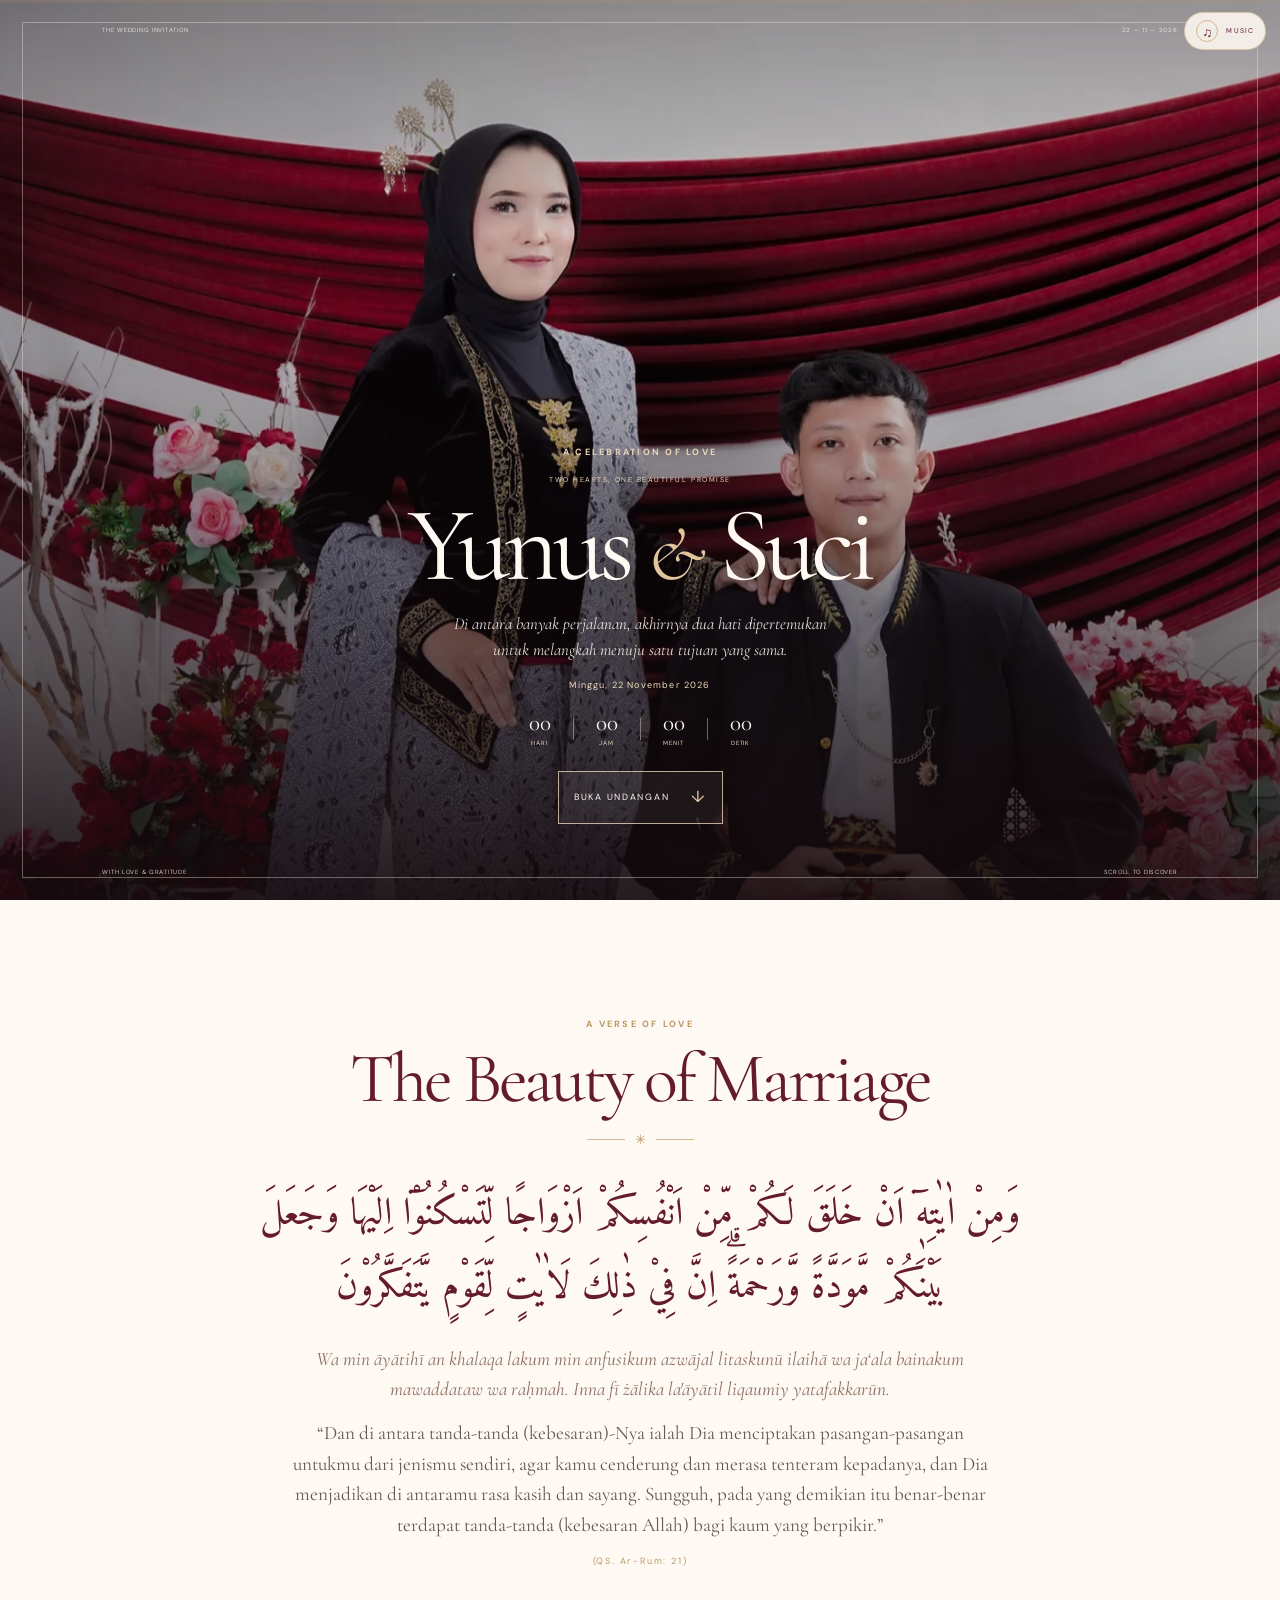
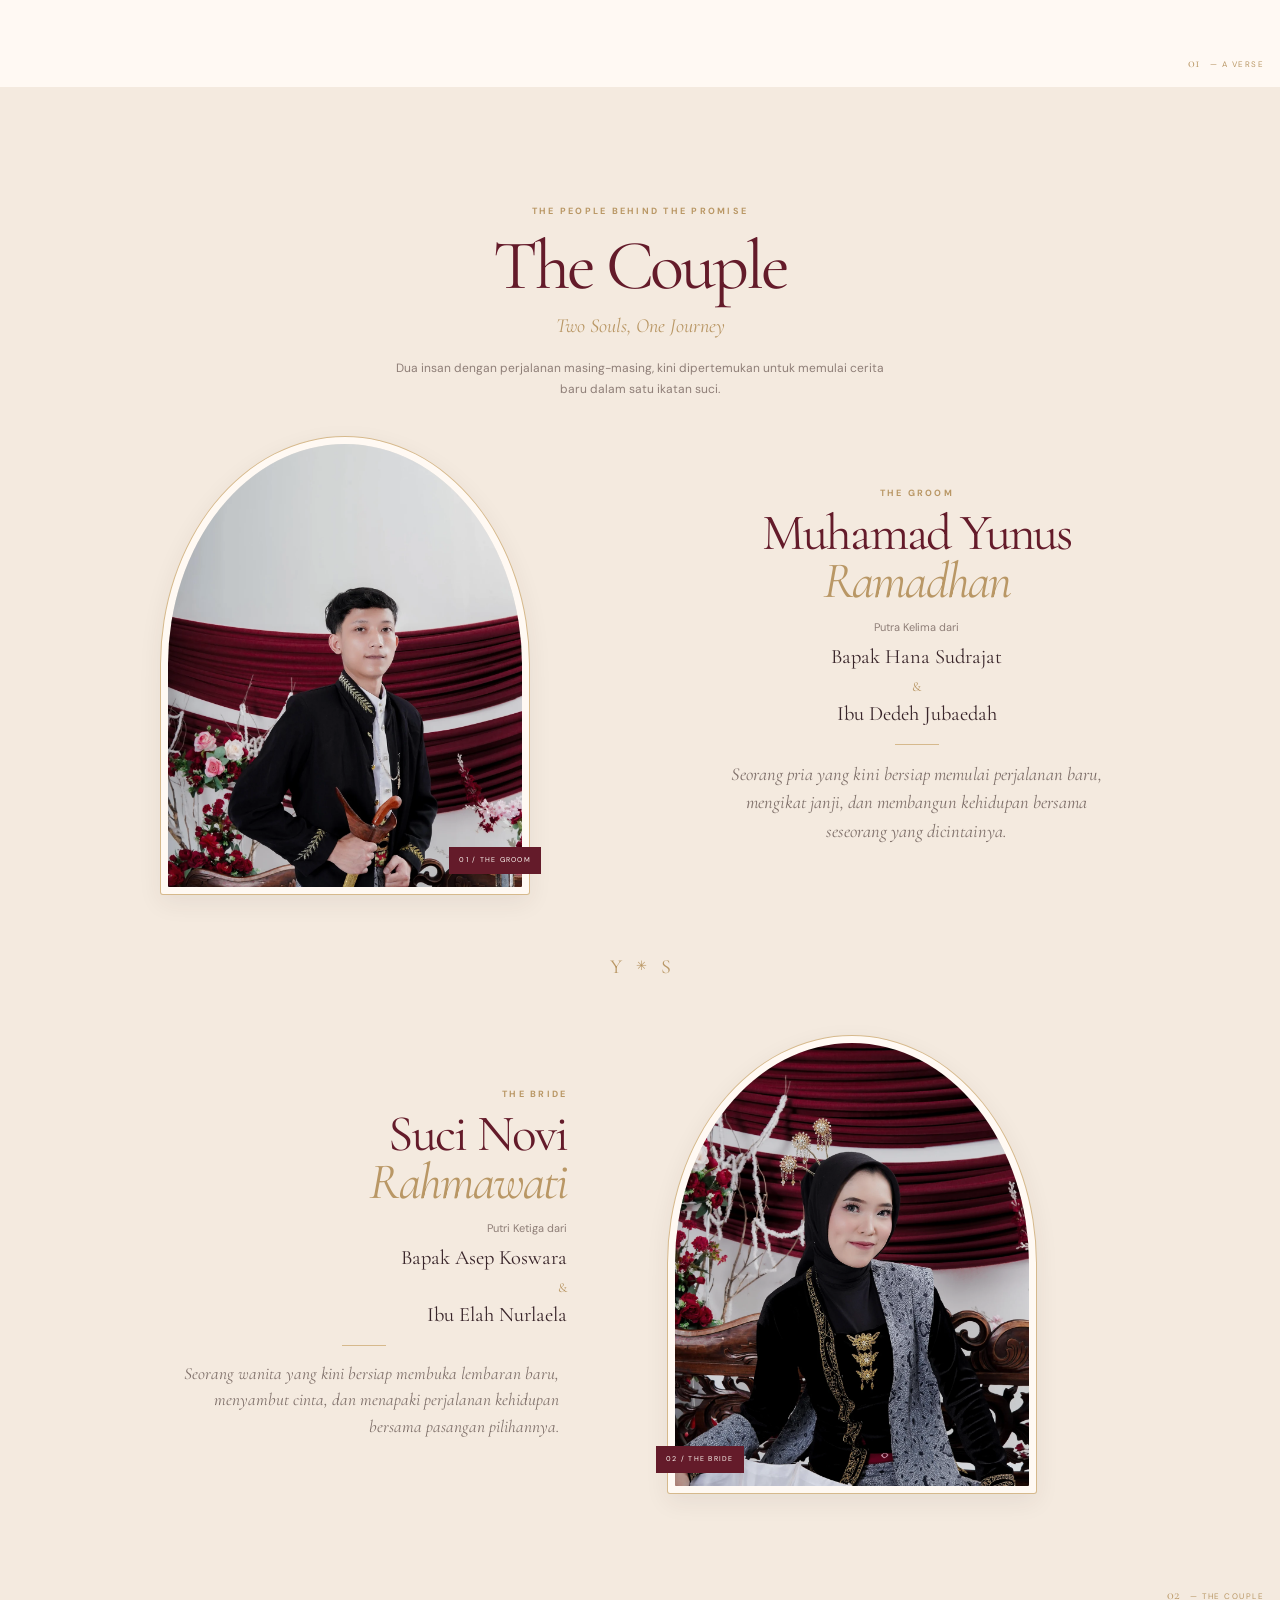
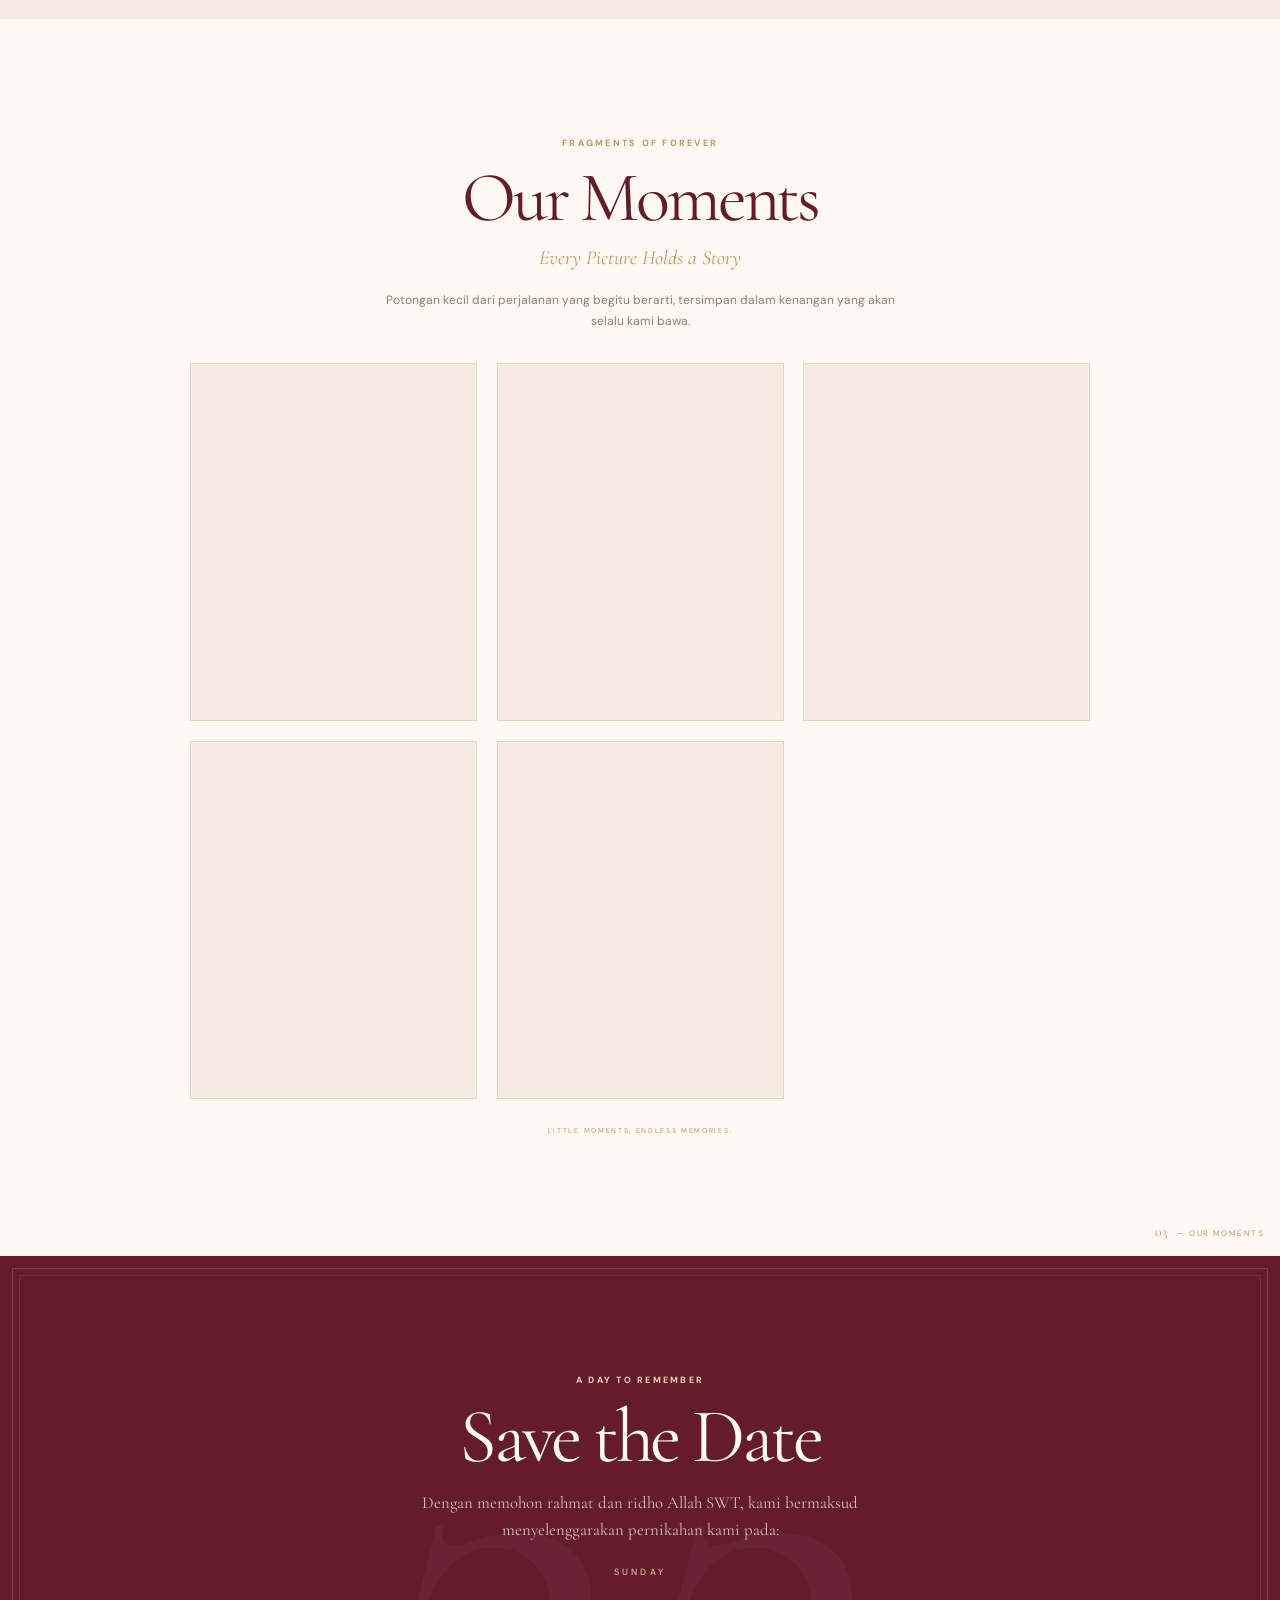
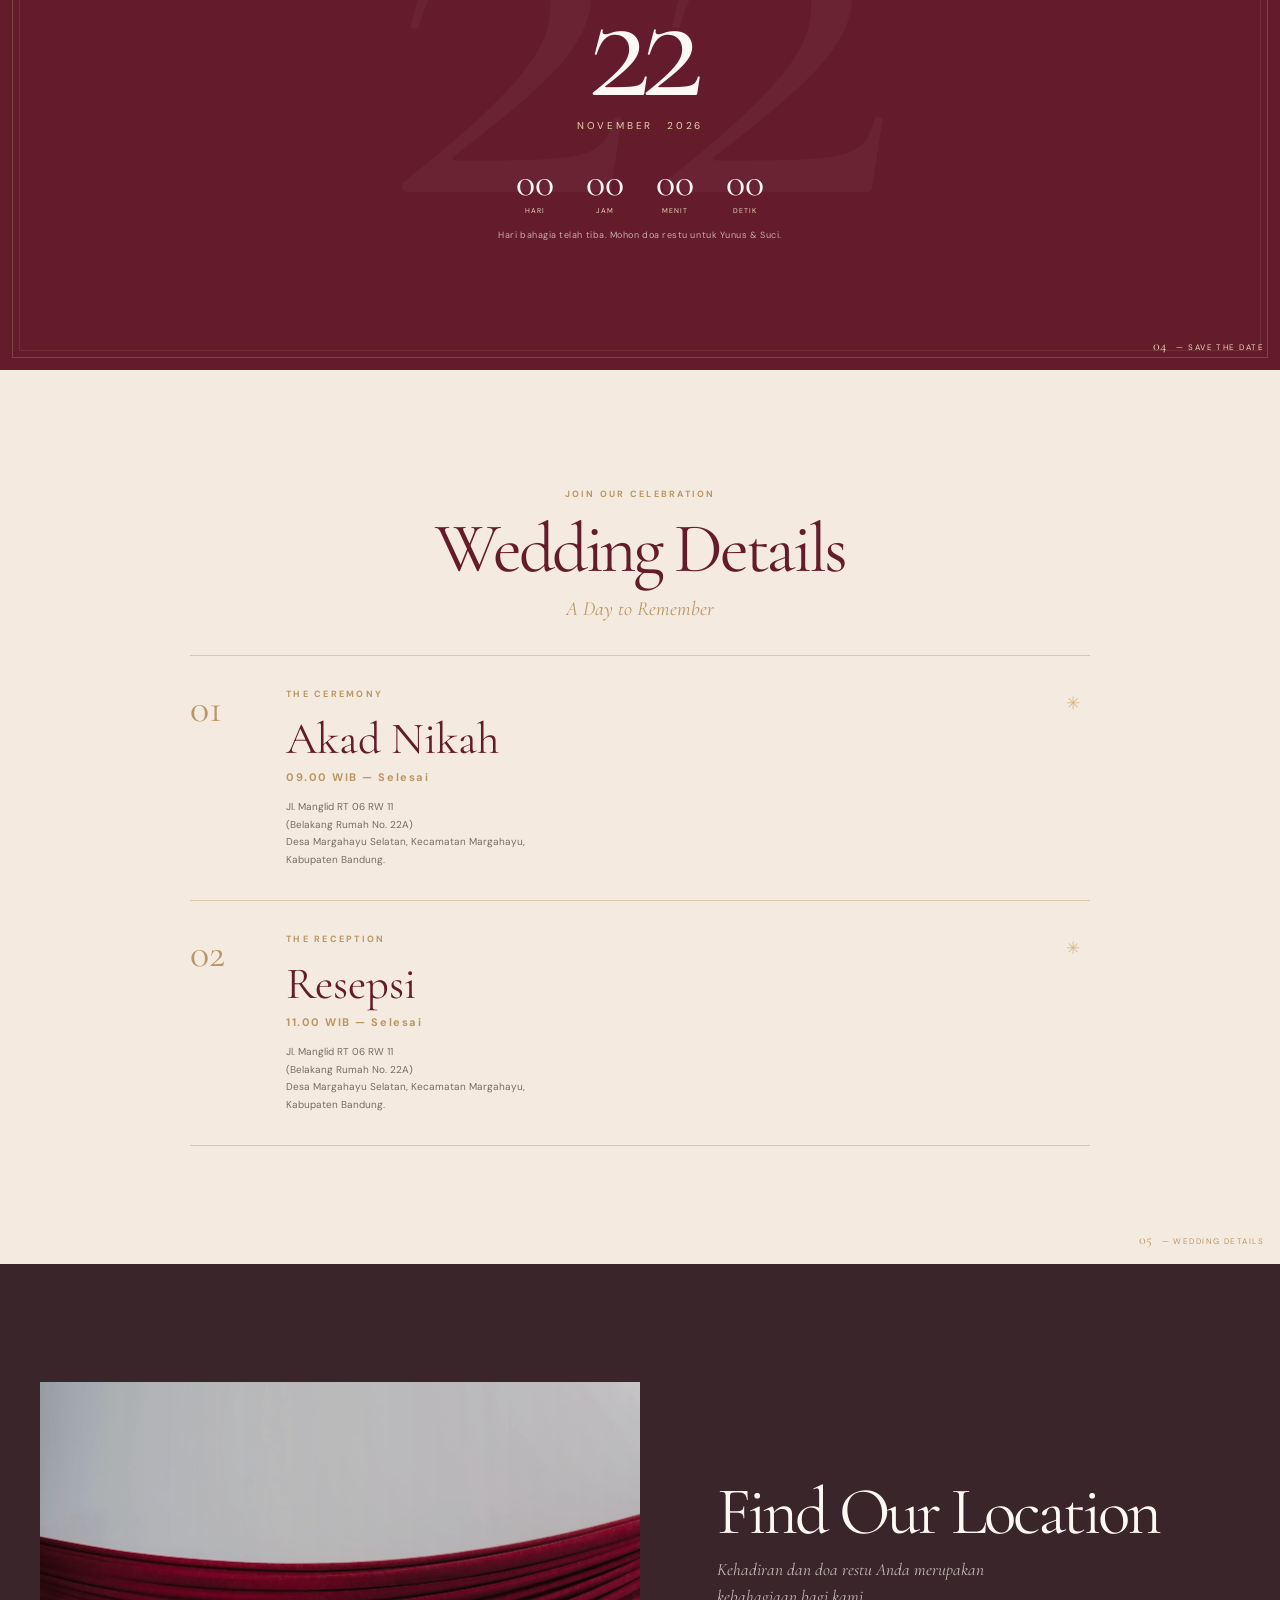
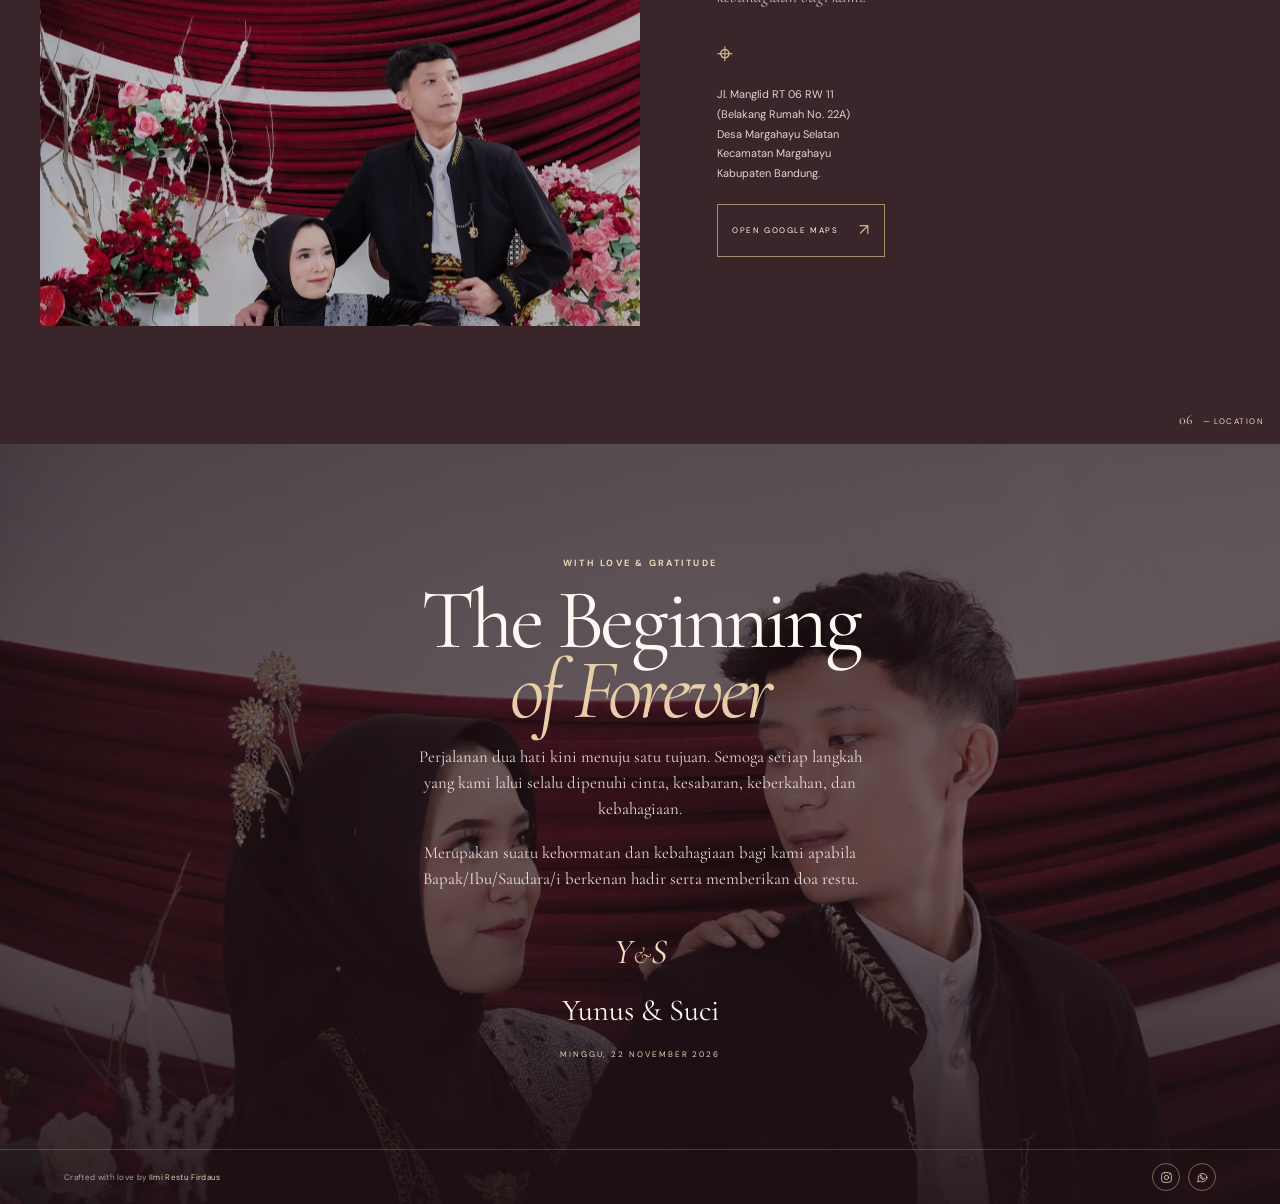
==== index.html @ 95b8aa07 "Initial commit - Website Undangan Yunus & Suci" ====
<!doctype html>
<html lang="id">
<head>
  <meta charset="utf-8">
  <meta name="viewport" content="width=device-width, initial-scale=1, viewport-fit=cover">
  <meta name="theme-color" content="#fff9f3">
  <meta name="description" content="Dengan penuh rasa syukur, Muhamad Yunus Ramadhan & Suci Novi Rahmawati mengundang Anda untuk hadir pada hari pernikahan, Minggu 22 November 2026.">
  <meta property="og:type" content="website">
  <meta property="og:title" content="Yunus & Suci — The Beginning of Forever">
  <meta property="og:description" content="Two Hearts, One Beautiful Promise. Minggu, 22 November 2026.">
  <meta property="og:image" content="assets/images/cover-3.webp">
  <meta name="author" content="Ilmi Restu Firdaus">
  <title>Yunus & Suci — The Beginning of Forever</title>
  <link rel="icon" href="assets/icons/favicon.svg" type="image/svg+xml">
  <link rel="preconnect" href="https://fonts.googleapis.com">
  <link rel="preconnect" href="https://fonts.gstatic.com" crossorigin>
  <link href="https://fonts.googleapis.com/css2?family=Amiri:wght@400;700&family=Cormorant+Garamond:wght@400;500;600;700&family=DM+Sans:wght@300;400;500;600;700&display=swap" rel="stylesheet">
  <link rel="stylesheet" href="css/style.css">
</head>
<body>
  <a class="skip-link" href="#opening">Lewati ke isi undangan</a>
  <div class="scroll-progress" aria-hidden="true"><span id="scrollProgress"></span></div>

  <button class="music-control" id="musicToggle" type="button" aria-label="Putar musik" title="Putar musik">
    <span class="music-disc" aria-hidden="true">♫</span><span class="music-label">MUSIC</span>
  </button>
  <audio id="bgMusic" loop preload="none"></audio>

  <main>
    <!-- 01 / COVER -->
    <section class="cover-section" id="home" aria-label="Sampul undangan">
      <img class="cover-image" src="assets/images/cover-3.webp" alt="Yunus dan Suci berfoto bersama dalam busana adat dengan latar kain merah marun dan bunga" fetchpriority="high">
      <div class="cover-overlay"></div>
      <div class="cover-frame" aria-hidden="true"></div>
      <div class="cover-topline"><span>THE WEDDING INVITATION</span><span>22 — 11 — 2026</span></div>
      <div class="cover-content">
        <p class="eyebrow light reveal">A CELEBRATION OF LOVE</p>
        <div class="cover-monogram reveal" aria-label="Monogram Yunus dan Suci">Y<span>&</span>S</div>
        <p class="cover-kicker reveal">TWO HEARTS, ONE BEAUTIFUL PROMISE</p>
        <h1 class="cover-names reveal">Yunus <i>&</i> Suci</h1>
        <p class="cover-quote reveal">Di antara banyak perjalanan, akhirnya dua hati dipertemukan<br class="desktop-only"> untuk melangkah menuju satu tujuan yang sama.</p>
        <p class="cover-date reveal" id="coverDate">Minggu, 22 November 2026</p>
        <div class="cover-countdown reveal" aria-label="Hitung mundur menuju pernikahan">
          <div><strong id="days">--</strong><span>HARI</span></div><i></i>
          <div><strong id="hours">--</strong><span>JAM</span></div><i></i>
          <div><strong id="minutes">--</strong><span>MENIT</span></div><i></i>
          <div><strong id="seconds">--</strong><span>DETIK</span></div>
        </div>
        <button class="open-invitation reveal" id="openInvitation" type="button"><span>BUKA UNDANGAN</span><b aria-hidden="true">↓</b></button>
      </div>
      <div class="cover-bottomline"><span>WITH LOVE & GRATITUDE</span><span>SCROLL TO DISCOVER</span></div>
    </section>

    <!-- 02 / VERSE -->
    <section class="verse-section section-pad" id="opening">
      <div class="section-inner verse-inner">
        <p class="eyebrow reveal">A VERSE OF LOVE</p>
        <h2 class="section-title reveal">The Beauty of Marriage</h2>
        <div class="gold-rule reveal"><span></span>✳<span></span></div>
        <p class="arabic-verse reveal" lang="ar" dir="rtl">وَمِنْ اٰيٰتِهٖٓ اَنْ خَلَقَ لَكُمْ مِّنْ اَنْفُسِكُمْ اَزْوَاجًا لِّتَسْكُنُوْٓا اِلَيْهَا وَجَعَلَ بَيْنَكُمْ مَّوَدَّةً وَّرَحْمَةًۗ اِنَّ فِيْ ذٰلِكَ لَاٰيٰتٍ لِّقَوْمٍ يَّتَفَكَّرُوْنَ</p>
        <p class="transliteration reveal">Wa min āyātihī an khalaqa lakum min anfusikum azwājal litaskunū ilaihā wa ja‘ala bainakum mawaddataw wa raḥmah. Inna fī żālika la'āyātil liqaumiy yatafakkarūn.</p>
        <blockquote class="verse-translation reveal">“Dan di antara tanda-tanda (kebesaran)-Nya ialah Dia menciptakan pasangan-pasangan untukmu dari jenismu sendiri, agar kamu cenderung dan merasa tenteram kepadanya, dan Dia menjadikan di antaramu rasa kasih dan sayang. Sungguh, pada yang demikian itu benar-benar terdapat tanda-tanda (kebesaran Allah) bagi kaum yang berpikir.”</blockquote>
        <p class="verse-source reveal">(QS. Ar-Rum: 21)</p>
      </div>
      <span class="section-index">01 <i>— A VERSE</i></span>
    </section>

    <!-- 03 / THE COUPLE -->
    <section class="couple-section section-pad" id="couple">
      <div class="section-inner">
        <header class="section-heading reveal">
          <p class="eyebrow">THE PEOPLE BEHIND THE PROMISE</p>
          <h2 class="section-title">The Couple</h2>
          <p class="section-subtitle">Two Souls, One Journey</p>
          <p class="section-intro">Dua insan dengan perjalanan masing-masing, kini dipertemukan untuk memulai cerita baru dalam satu ikatan suci.</p>
        </header>
        <article class="person person-groom">
          <div class="person-photo reveal image-reveal">
            <img src="assets/images/groom.webp" alt="Potret Muhamad Yunus Ramadhan" loading="lazy">
            <span class="photo-caption">01 / THE GROOM</span>
          </div>
          <div class="person-copy reveal">
            <p class="eyebrow">THE GROOM</p>
            <h3>Muhamad Yunus <em>Ramadhan</em></h3>
            <p class="family-role">Putra Kelima dari</p>
            <p class="parent-names">Bapak Hana Sudrajat<br><span>&</span><br>Ibu Dedeh Jubaedah</p>
            <div class="short-rule"></div>
            <p class="person-description">Seorang pria yang kini bersiap memulai perjalanan baru, mengikat janji, dan membangun kehidupan bersama seseorang yang dicintainya.</p>
          </div>
        </article>
        <div class="couple-divider reveal"><span>Y</span><i>✳</i><span>S</span></div>
        <article class="person person-bride">
          <div class="person-photo reveal image-reveal">
            <img src="assets/images/bride.webp" alt="Potret Suci Novi Rahmawati" loading="lazy">
            <span class="photo-caption">02 / THE BRIDE</span>
          </div>
          <div class="person-copy reveal">
            <p class="eyebrow">THE BRIDE</p>
            <h3>Suci Novi <em>Rahmawati</em></h3>
            <p class="family-role">Putri Ketiga dari</p>
            <p class="parent-names">Bapak Asep Koswara<br><span>&</span><br>Ibu Elah Nurlaela</p>
            <div class="short-rule"></div>
            <p class="person-description">Seorang wanita yang kini bersiap membuka lembaran baru, menyambut cinta, dan menapaki perjalanan kehidupan bersama pasangan pilihannya.</p>
          </div>
        </article>
      </div>
      <span class="section-index">02 <i>— THE COUPLE</i></span>
    </section>

    <!-- 04 / GALLERY -->
    <section class="gallery-section section-pad" id="gallery">
      <div class="section-inner">
        <header class="section-heading reveal">
          <p class="eyebrow">FRAGMENTS OF FOREVER</p>
          <h2 class="section-title">Our Moments</h2>
          <p class="section-subtitle">Every Picture Holds a Story</p>
          <p class="section-intro">Potongan kecil dari perjalanan yang begitu berarti, tersimpan dalam kenangan yang akan selalu kami bawa.</p>
        </header>
        <div class="gallery-grid" id="photoGallery" aria-label="Galeri foto Yunus dan Suci">
          <!-- Gallery items are generated from js/config.js -->
        </div>
        <p class="gallery-note reveal">LITTLE MOMENTS, ENDLESS MEMORIES.</p>
      </div>
      <span class="section-index">03 <i>— OUR MOMENTS</i></span>
    </section>

    <!-- 05 / SAVE THE DATE -->
    <section class="date-section section-pad" id="date">
      <div class="date-background-mark" aria-hidden="true">22</div>
      <div class="section-inner date-inner">
        <p class="eyebrow light reveal">A DAY TO REMEMBER</p>
        <h2 class="section-title light reveal">Save the Date</h2>
        <p class="date-intro reveal">Dengan memohon rahmat dan ridho Allah SWT, kami bermaksud menyelenggarakan pernikahan kami pada:</p>
        <div class="date-display reveal">
          <span class="date-day">SUNDAY</span>
          <strong>22</strong>
          <span class="date-month">NOVEMBER <i>2026</i></span>
        </div>
        <div class="date-countdown reveal" aria-label="Hitung mundur pernikahan">
          <div><strong id="daysLarge">--</strong><span>HARI</span></div>
          <div><strong id="hoursLarge">--</strong><span>JAM</span></div>
          <div><strong id="minutesLarge">--</strong><span>MENIT</span></div>
          <div><strong id="secondsLarge">--</strong><span>DETIK</span></div>
        </div>
        <p class="countdown-note reveal" id="countdownMessage">Menghitung hari menuju hari bahagia.</p>
      </div>
      <span class="section-index light-index">04 <i>— SAVE THE DATE</i></span>
    </section>

    <!-- 06 / EVENT -->
    <section class="event-section section-pad" id="event">
      <div class="section-inner">
        <header class="section-heading reveal">
          <p class="eyebrow">JOIN OUR CELEBRATION</p>
          <h2 class="section-title">Wedding Details</h2>
          <p class="section-subtitle">A Day to Remember</p>
        </header>
        <div class="event-list">
          <article class="event-item reveal">
            <div class="event-number">01</div>
            <div class="event-copy">
              <p class="eyebrow">THE CEREMONY</p>
              <h3>Akad Nikah</h3>
              <p class="event-time" id="akadTime">Waktu akan diinformasikan</p>
              <p class="event-address">Jl. Manglid RT 06 RW 11<br>(Belakang Rumah No. 22A)<br>Desa Margahayu Selatan, Kecamatan Margahayu,<br>Kabupaten Bandung.</p>
            </div>
            <span class="event-flower" aria-hidden="true">✳</span>
          </article>
          <article class="event-item reveal">
            <div class="event-number">02</div>
            <div class="event-copy">
              <p class="eyebrow">THE RECEPTION</p>
              <h3>Resepsi</h3>
              <p class="event-time" id="receptionTime">Waktu akan diinformasikan</p>
              <p class="event-address">Jl. Manglid RT 06 RW 11<br>(Belakang Rumah No. 22A)<br>Desa Margahayu Selatan, Kecamatan Margahayu,<br>Kabupaten Bandung.</p>
            </div>
            <span class="event-flower" aria-hidden="true">✳</span>
          </article>
        </div>
      </div>
      <span class="section-index">05 <i>— WEDDING DETAILS</i></span>
    </section>

    <!-- 07 / LOCATION -->
    <section class="location-section section-pad" id="location">
      <div class="location-photo" role="img" aria-label="Potret Yunus dan Suci"></div>
      <div class="location-panel">
        <p class="eyebrow light reveal">WE WOULD LOVE TO SEE YOU</p>
        <h2 class="section-title light reveal">Find Our Location</h2>
        <p class="location-intro reveal">Kehadiran dan doa restu Anda merupakan kebahagiaan bagi kami.</p>
        <div class="location-pin reveal" aria-hidden="true">⌖</div>
        <p class="location-address reveal">Jl. Manglid RT 06 RW 11<br>(Belakang Rumah No. 22A)<br>Desa Margahayu Selatan<br>Kecamatan Margahayu<br>Kabupaten Bandung.</p>
        <a class="maps-button reveal" id="mapsLink" href="https://maps.app.goo.gl/Swv4zaF4Gb1mTFQDA" target="_blank" rel="noopener noreferrer">OPEN GOOGLE MAPS <span>↗</span></a>
      </div>
      <span class="section-index light-index">06 <i>— LOCATION</i></span>
    </section>

    <!-- 08 / CLOSING -->
    <section class="closing-section" id="closing">
      <img src="assets/images/closing.webp" alt="Potret Yunus dan Suci bersama" class="closing-image" loading="lazy">
      <div class="closing-overlay"></div>
      <div class="closing-content">
        <p class="eyebrow light reveal">WITH LOVE & GRATITUDE</p>
        <h2 class="section-title light reveal">The Beginning<br><em>of Forever</em></h2>
        <p class="closing-text reveal">Perjalanan dua hati kini menuju satu tujuan. Semoga setiap langkah yang kami lalui selalu dipenuhi cinta, kesabaran, keberkahan, dan kebahagiaan.</p>
        <p class="closing-text reveal">Merupakan suatu kehormatan dan kebahagiaan bagi kami apabila Bapak/Ibu/Saudara/i berkenan hadir serta memberikan doa restu.</p>
        <div class="closing-monogram reveal">Y<span>&</span>S</div>
        <p class="closing-names reveal">Yunus & Suci</p>
        <p class="closing-date reveal">MINGGU, 22 NOVEMBER 2026</p>
      </div>
      <footer class="site-footer">
        <p>Crafted with love by <a href="https://www.instagram.com/ilmi_rf/" target="_blank" rel="noopener noreferrer">Ilmi Restu Firdaus</a></p>
        <div class="footer-socials">
          <a href="https://www.instagram.com/ilmi_rf/" target="_blank" rel="noopener noreferrer" aria-label="Instagram Ilmi Restu Firdaus">
            <svg viewBox="0 0 24 24" aria-hidden="true"><rect x="3" y="3" width="18" height="18" rx="5"></rect><circle cx="12" cy="12" r="4"></circle><circle cx="18" cy="6" r="1" class="fill-dot"></circle></svg>
          </a>
          <a href="https://wa.me/6285721933469" target="_blank" rel="noopener noreferrer" aria-label="WhatsApp Ilmi Restu Firdaus">
            <svg viewBox="0 0 24 24" aria-hidden="true"><path d="M20.2 11.8a8.2 8.2 0 0 1-12.1 7.1L3 20l1.2-4.9a8.2 8.2 0 1 1 16-3.3Z"></path><path d="M8.5 8.1c.2-.4.4-.4.7-.4h.4c.2 0 .3.1.4.4l.7 1.6c.1.2.1.4-.1.6l-.5.6c-.2.2-.2.4 0 .6.5.9 1.2 1.6 2.1 2.1.2.1.4.1.6-.1l.7-.8c.2-.2.4-.2.6-.1l1.5.7c.3.1.4.3.4.5 0 .3-.2 1.1-.7 1.5-.5.5-1.2.7-2 .6-1-.1-2.2-.7-3.5-1.8-1.1-.9-2-2.2-2.2-3.2-.2-.9.1-1.7.6-2.2Z"></path></svg>
          </a>
        </div>
        <span class="footer-end">Y & S · 2026</span>
      </footer>
    </section>
  </main>

  <nav class="quick-nav" id="quickNav" aria-label="Navigasi undangan">
    <a href="#home" class="nav-link active" aria-label="Home"><span>⌂</span><small>Home</small></a>
    <a href="#couple" class="nav-link" aria-label="Couple"><span>♡</span><small>Couple</small></a>
    <a href="#gallery" class="nav-link" aria-label="Gallery"><span>▧</span><small>Gallery</small></a>
    <a href="#event" class="nav-link" aria-label="Event"><span>✳</span><small>Event</small></a>
    <a href="#location" class="nav-link" aria-label="Location"><span>⌖</span><small>Location</small></a>
    <button id="shareInvitation" class="nav-link share-link" type="button" aria-label="Bagikan undangan"><span>↗</span><small>Share</small></button>
  </nav>
  <button id="backToTop" class="back-top" type="button" aria-label="Kembali ke atas">↑</button>
  <div class="toast-message" id="toastMessage" role="status" aria-live="polite"></div>

  <div class="lightbox" id="lightbox" role="dialog" aria-modal="true" aria-label="Galeri foto" aria-hidden="true">
    <button class="lightbox-close" id="closeLightbox" type="button" aria-label="Tutup foto">×</button>
    <button class="lightbox-arrow previous" id="previousPhoto" type="button" aria-label="Foto sebelumnya">‹</button>
    <figure><img id="lightboxImage" src="" alt=""><figcaption id="lightboxCaption"></figcaption></figure>
    <button class="lightbox-arrow next" id="nextPhoto" type="button" aria-label="Foto berikutnya">›</button>
    <span class="lightbox-count" id="lightboxCount"></span>
  </div>

  <script src="js/config.js"></script>
  <script src="js/main.js"></script>
</body>
</html>
---- css/style.css ----
/* Yunus & Suci — Modern Romantic Editorial */
:root{
  --ivory:#fff9f3;--cream:#f4eadf;--beige:#ede2d6;--gold:#d6b98c;--gold-deep:#b99765;
  --burgundy:#641b2a;--brown:#39252a;--ink:#34272a;--muted:#8e7e77;--white:#fffdf9;
  --serif:"Cormorant Garamond",Georgia,serif;--sans:"DM Sans",Arial,sans-serif;
  --ease:cubic-bezier(.22,.68,0,1);--content:1120px;
}
*{box-sizing:border-box}
html{scroll-behavior:smooth;scroll-padding-top:5rem}
body{margin:0;background:var(--ivory);color:var(--ink);font-family:var(--sans);font-size:14px;font-weight:400;line-height:1.8;overflow-x:hidden}
body.no-scroll{overflow:hidden}
img{display:block;max-width:100%}
a{color:inherit;text-decoration:none}
button{font:inherit}
::selection{background:var(--burgundy);color:var(--ivory)}
.skip-link{position:fixed;z-index:1000;top:8px;left:8px;padding:9px 14px;background:var(--white);transform:translateY(-150%)}
.skip-link:focus{transform:translateY(0)}
.scroll-progress{position:fixed;z-index:1000;top:0;left:0;width:100%;height:3px;background:rgba(185,151,101,.15)}
.scroll-progress span{display:block;width:0;height:100%;background:var(--gold-deep);transition:width .08s linear}
.eyebrow{margin:0 0 15px;color:var(--gold-deep);font-size:9px;font-weight:700;letter-spacing:.25em;line-height:1.5}
.eyebrow.light{color:#ead7bb}
.section-pad{position:relative;padding:125px 28px}
.section-inner{position:relative;z-index:1;width:min(100%,var(--content));margin:0 auto}
.section-heading{text-align:center;max-width:650px;margin:0 auto 70px}
.section-title{margin:0;color:var(--burgundy);font-family:var(--serif);font-size:clamp(3.4rem,7vw,6.4rem);font-weight:400;line-height:.92;letter-spacing:-.045em}
.section-title.light{color:var(--ivory)}
.section-subtitle{margin:17px 0 0;color:var(--gold-deep);font-family:var(--serif);font-size:1.55rem;font-style:italic}
.section-intro{max-width:510px;margin:23px auto 0;color:var(--muted);font-size:13px;line-height:2}
.gold-rule{display:flex;align-items:center;justify-content:center;gap:15px;margin:28px 0;color:var(--gold-deep);font-size:13px}
.gold-rule span{width:56px;height:1px;background:var(--gold)}
.short-rule{width:44px;height:1px;margin:25px 0;background:var(--gold)}
.section-index{position:absolute;right:30px;bottom:30px;color:var(--gold-deep);font-family:var(--serif);font-size:18px}
.section-index i{margin-left:7px;font-family:var(--sans);font-size:8px;font-style:normal;letter-spacing:.18em}
.light-index{color:#ead7bb}

/* Cover */
.cover-section{position:relative;display:grid;min-height:780px;height:100svh;max-height:1100px;place-items:center;overflow:hidden;background:#3b2729;color:var(--ivory)}
.cover-image,.cover-overlay,.cover-frame{position:absolute;inset:0;width:100%;height:100%}
.cover-image{object-fit:cover;object-position:center 42%;animation:coverDrift 18s ease-in-out infinite alternate}
.cover-overlay{background:linear-gradient(180deg,rgba(29,17,20,.43),rgba(34,18,21,.25) 35%,rgba(27,15,18,.66)),linear-gradient(90deg,rgba(45,20,25,.25),transparent 60%)}
.cover-frame{inset:22px;width:calc(100% - 44px);height:calc(100% - 44px);border:1px solid rgba(244,234,223,.38);pointer-events:none}
.cover-topline,.cover-bottomline{position:absolute;left:6.5%;right:6.5%;display:flex;justify-content:space-between;color:rgba(255,249,243,.78);font-size:8px;letter-spacing:.2em}
.cover-topline{top:48px}.cover-bottomline{bottom:42px}
.cover-content{position:relative;z-index:2;width:min(90%,690px);padding:90px 0 70px;text-align:center}
.cover-content>.eyebrow{margin-bottom:23px}
.cover-monogram{display:flex;justify-content:center;align-items:center;gap:9px;margin:0 auto 14px;color:#f2dfc2;font-family:var(--serif);font-size:clamp(2rem,5vw,3.2rem);font-style:italic}
.cover-monogram span,.closing-monogram span{color:var(--gold);font-size:.68em}
.cover-kicker{margin:0 0 12px;color:#ead7bb;font-size:8px;letter-spacing:.32em}
.cover-names{margin:0;color:#fff9f3;font-family:var(--serif);font-size:clamp(4.5rem,11vw,8.5rem);font-weight:400;line-height:.9;letter-spacing:-.055em}
.cover-names i{color:#e0c49b;font-size:.72em;font-weight:400}
.cover-quote{margin:26px 0 18px;color:rgba(255,249,243,.88);font-family:var(--serif);font-size:clamp(1.05rem,2.2vw,1.35rem);font-style:italic;line-height:1.55}
.cover-date{margin:0 0 23px;color:#f1ddbf;font-size:10px;letter-spacing:.2em}
.cover-countdown{display:flex;justify-content:center;align-items:center;gap:22px;margin:0 auto 31px}
.cover-countdown div,.date-countdown div{display:grid;gap:0;min-width:42px}
.cover-countdown strong{font-family:var(--serif);font-size:27px;font-weight:400;line-height:1.2}
.cover-countdown span,.date-countdown span{color:#ead7bb;font-size:7px;letter-spacing:.16em}
.cover-countdown>i{width:1px;height:28px;background:rgba(234,215,187,.45)}
.open-invitation{display:inline-flex;align-items:center;gap:32px;padding:13px 19px;border:1px solid rgba(234,215,187,.78);background:rgba(255,249,243,.06);color:var(--ivory);font-size:9px;letter-spacing:.19em;cursor:pointer;transition:background .3s,border-color .3s,transform .3s}
.open-invitation b{color:#e9cda4;font-size:16px;font-weight:400}
.open-invitation:hover{transform:translateY(-3px);border-color:var(--gold);background:rgba(255,249,243,.16)}
@keyframes coverDrift{from{transform:scale(1)}to{transform:scale(1.07)}}

/* Verse */
.verse-section{display:grid;min-height:690px;place-items:center;background:var(--ivory);text-align:center}
.verse-inner{max-width:820px;padding:25px 0}
.verse-section .section-title{font-size:clamp(3rem,6vw,5rem)}
.arabic-verse{margin:42px auto 30px;color:var(--burgundy);font-family:"Amiri",serif;font-size:clamp(1.8rem,4.1vw,2.7rem);line-height:2.05}
.transliteration{max-width:720px;margin:0 auto 25px;color:#8c6f63;font-family:var(--serif);font-size:1.3rem;font-style:italic;line-height:1.65}
.verse-translation{max-width:710px;margin:0 auto;color:#665750;font-family:var(--serif);font-size:1.3rem;line-height:1.65}
.verse-source{margin:20px 0 0;color:var(--gold-deep);font-size:9px;letter-spacing:.2em}

/* Couple */
.couple-section{background:var(--cream);overflow:hidden}
.couple-section:before{position:absolute;top:0;left:50%;width:1px;height:100%;background:rgba(185,151,101,.16);content:""}
.person{display:grid;grid-template-columns:minmax(0,1.05fr) minmax(300px,.85fr);align-items:center;gap:clamp(50px,9vw,130px);max-width:1000px;margin:0 auto 120px}
.person:last-child{margin-bottom:35px}
.person-bride{grid-template-columns:minmax(300px,.85fr) minmax(0,1.05fr)}
.person-bride .person-photo{grid-column:2;grid-row:1}
.person-bride .person-copy{grid-column:1;grid-row:1;text-align:right}
.person-bride .short-rule{margin-left:auto}
.person-photo{position:relative;max-width:440px;justify-self:center}
.person-photo:before{position:absolute;z-index:0;top:18px;left:18px;width:100%;height:100%;border:1px solid var(--gold);content:""}
.person-photo img{position:relative;z-index:1;width:100%;aspect-ratio:4/5;object-fit:cover;object-position:center 34%;filter:saturate(.86)}
.photo-caption{position:absolute;z-index:2;right:-22px;bottom:28px;padding:8px 13px;background:var(--burgundy);color:var(--ivory);font-size:8px;letter-spacing:.18em}
.person-bride .photo-caption{right:auto;left:-22px}
.person-copy{max-width:430px}
.person-copy h3{margin:0 0 19px;color:var(--burgundy);font-family:var(--serif);font-size:clamp(2.8rem,5vw,4.7rem);font-weight:400;line-height:.95;letter-spacing:-.035em}
.person-copy h3 em{display:block;color:var(--gold-deep);font-weight:400}
.family-role{margin:0 0 8px;color:var(--muted);font-size:11px}
.parent-names{margin:0;color:var(--brown);font-family:var(--serif);font-size:1.45rem;line-height:1.4}
.parent-names span{color:var(--gold-deep);font-size:.85rem}
.person-description{max-width:360px;color:#7f706a;font-family:var(--serif);font-size:1.2rem;font-style:italic;line-height:1.65}
.person-bride .person-description{margin-left:auto}
.couple-divider{display:flex;justify-content:center;align-items:center;gap:20px;margin:-40px auto 75px;color:var(--gold-deep);font-family:var(--serif);font-size:24px}
.couple-divider i{font-size:13px;font-style:normal}

/* Gallery */
.gallery-section{background:var(--ivory);overflow:hidden}
.gallery-section .section-heading{margin-bottom:60px}
.gallery-grid{display:grid;grid-template-columns:repeat(12,1fr);grid-auto-rows:62px;gap:18px;max-width:1000px;margin:0 auto}
.gallery-photo{position:relative;grid-column:span 4;grid-row:span 5;display:block;width:100%;height:100%;padding:0;border:0;background:var(--beige);overflow:hidden;cursor:zoom-in;text-align:left}
.gallery-photo:nth-child(1){grid-column:span 5;grid-row:span 7}
.gallery-photo:nth-child(2){grid-column:span 3;grid-row:span 5;margin-top:50px}
.gallery-photo:nth-child(3){grid-column:span 4;grid-row:span 6;margin-top:12px}
.gallery-photo:nth-child(4){grid-column:span 3;grid-row:span 5;margin-top:-24px}
.gallery-photo:nth-child(5){grid-column:span 4;grid-row:span 6;margin-top:20px}
.gallery-photo:nth-child(6){grid-column:span 5;grid-row:span 6;margin-top:-12px}
.gallery-photo:nth-child(7){grid-column:span 4;grid-row:span 6;margin-top:25px}
.gallery-photo img{width:100%;height:100%;object-fit:cover;transition:transform .8s var(--ease),filter .6s;filter:saturate(.88)}
.gallery-photo:hover img,.gallery-photo:focus-visible img{transform:scale(1.055);filter:saturate(1)}
.gallery-photo:after{position:absolute;inset:0;border:1px solid rgba(255,255,255,.2);content:"";pointer-events:none}
.gallery-note{margin:50px 0 0;text-align:center;color:var(--gold-deep);font-size:8px;letter-spacing:.24em}

/* Date */
.date-section{position:relative;display:grid;min-height:780px;place-items:center;overflow:hidden;background:var(--burgundy);color:var(--ivory);text-align:center}
.date-section:before,.date-section:after{position:absolute;inset:28px;border:1px solid rgba(214,185,140,.25);content:"";pointer-events:none}
.date-section:after{inset:38px;border-color:rgba(214,185,140,.12)}
.date-inner{max-width:650px;padding:80px 0}
.date-background-mark{position:absolute;top:50%;left:50%;transform:translate(-50%,-53%);color:rgba(255,249,243,.035);font-family:var(--serif);font-size:min(75vw,650px);line-height:1}
.date-section .section-title{font-size:clamp(3.5rem,7vw,6.2rem)}
.date-intro{max-width:470px;margin:25px auto 30px;color:rgba(255,249,243,.75);font-family:var(--serif);font-size:1.2rem;line-height:1.6}
.date-display{display:grid;justify-items:center;margin:15px auto 30px}
.date-day{color:#e8d2b0;font-size:9px;letter-spacing:.34em}
.date-display strong{color:var(--ivory);font-family:var(--serif);font-size:clamp(9rem,20vw,14rem);font-weight:400;line-height:.8;letter-spacing:-.07em}
.date-month{margin-top:16px;color:#e8d2b0;font-size:10px;letter-spacing:.28em}
.date-month i{margin-left:8px;font-style:normal}
.date-countdown{display:flex;justify-content:center;gap:clamp(22px,5vw,58px);margin:38px 0 12px}
.date-countdown strong{color:var(--ivory);font-family:var(--serif);font-size:clamp(2rem,5vw,3.4rem);font-weight:400;line-height:1.15}
.date-countdown span{font-size:8px}
.countdown-note{color:rgba(255,249,243,.65);font-size:10px;letter-spacing:.06em}

/* Event */
.event-section{background:var(--cream)}
.event-section .section-heading{margin-bottom:55px}
.event-list{max-width:900px;margin:0 auto}
.event-item{position:relative;display:grid;grid-template-columns:100px 1fr auto;align-items:start;gap:35px;padding:42px 0;border-top:1px solid rgba(185,151,101,.42)}
.event-item:last-child{border-bottom:1px solid rgba(185,151,101,.42)}
.event-number{color:var(--gold-deep);font-family:var(--serif);font-size:3rem;line-height:1}
.event-copy h3{margin:0 0 7px;color:var(--burgundy);font-family:var(--serif);font-size:3rem;font-weight:400;line-height:1}
.event-time{margin:0 0 18px;color:var(--gold-deep);font-size:10px;letter-spacing:.1em}
.event-address{margin:0;color:#796b65;font-size:12px;line-height:1.9}
.event-flower{padding:10px;color:var(--gold);font-size:27px}

/* Location */
.location-section{position:relative;display:grid;min-height:740px;grid-template-columns:1fr 1fr;background:var(--brown);overflow:hidden}
.location-photo{min-height:740px;background:linear-gradient(90deg,rgba(38,20,25,.1),rgba(38,20,25,.2)),url("../assets/images/cover.webp") center 37%/cover no-repeat}
.location-panel{display:flex;flex-direction:column;justify-content:center;align-items:flex-start;padding:100px clamp(40px,8vw,120px);background:var(--brown);color:var(--ivory)}
.location-panel .section-title{font-size:clamp(3rem,5.5vw,5rem)}
.location-intro{max-width:350px;margin:23px 0;color:rgba(255,249,243,.7);font-family:var(--serif);font-size:1.25rem;font-style:italic;line-height:1.55}
.location-pin{margin:10px 0;color:var(--gold);font-size:35px}
.location-address{margin:0 0 28px;color:rgba(255,249,243,.83);font-size:12px;line-height:2}
.maps-button{display:inline-flex;align-items:center;gap:32px;padding:13px 17px;border:1px solid rgba(214,185,140,.7);color:var(--ivory);font-size:8px;letter-spacing:.2em;transition:background .25s}
.maps-button span{color:var(--gold);font-size:16px}
.maps-button:hover{background:rgba(214,185,140,.12)}

/* Closing */
.closing-section{position:relative;display:flex;min-height:900px;flex-direction:column;justify-content:center;align-items:center;overflow:hidden;background:#332126;color:var(--ivory);text-align:center}
.closing-image,.closing-overlay{position:absolute;inset:0;width:100%;height:100%}
.closing-image{object-fit:cover;object-position:center 37%;filter:saturate(.8)}
.closing-overlay{background:linear-gradient(180deg,rgba(35,18,23,.68),rgba(40,20,25,.57) 55%,rgba(31,17,21,.92))}
.closing-content{position:relative;z-index:1;width:min(90%,600px);padding:100px 0 135px}
.closing-content .section-title{font-size:clamp(4rem,9vw,7rem);line-height:.83}
.closing-content .section-title em{color:#e7cda8;font-weight:400}
.closing-text{max-width:470px;margin:30px auto 0;color:rgba(255,249,243,.86);font-family:var(--serif);font-size:1.2rem;line-height:1.6}
.closing-monogram{margin:45px 0 0;color:#f1dfc4;font-family:var(--serif);font-size:2.6rem;font-style:italic}
.closing-names{margin:0;color:var(--ivory);font-family:var(--serif);font-size:2.2rem}
.closing-date{margin:9px 0 0;color:#e8d2b0;font-size:8px;letter-spacing:.24em}
.site-footer{position:absolute;z-index:2;right:0;bottom:0;left:0;display:flex;justify-content:space-between;align-items:center;gap:15px;padding:22px 6%;border-top:1px solid rgba(255,249,243,.18);color:rgba(255,249,243,.62);font-size:9px;letter-spacing:.04em}
.site-footer p{margin:0}
.site-footer p a{color:#e8d2b0}
.footer-socials{display:flex;gap:13px}
.footer-socials a{display:grid;width:28px;height:28px;place-items:center;border:1px solid rgba(214,185,140,.5);border-radius:50%;transition:background .2s}
.footer-socials a:hover{background:rgba(214,185,140,.2)}
.footer-socials svg{width:13px;height:13px;fill:none;stroke:#ead7bb;stroke-width:1.5;stroke-linecap:round;stroke-linejoin:round}
.footer-socials svg .fill-dot{fill:#ead7bb;stroke:none}
.footer-end{color:rgba(255,249,243,.45);font-size:8px;letter-spacing:.2em}

/* Floating controls */
.music-control{position:fixed;z-index:100;top:24px;right:25px;display:flex;align-items:center;gap:8px;padding:7px 11px;border:1px solid rgba(185,151,101,.45);border-radius:30px;background:rgba(255,249,243,.88);color:var(--burgundy);cursor:pointer;backdrop-filter:blur(12px);transition:background .25s}
.music-disc{display:grid;width:22px;height:22px;place-items:center;border:1px solid var(--gold);border-radius:50%;font-size:13px}
.music-label{font-size:7px;letter-spacing:.16em}
.music-control.playing .music-disc{animation:musicSpin 4s linear infinite;background:var(--cream)}
@keyframes musicSpin{to{transform:rotate(360deg)}}
.quick-nav{position:fixed;z-index:90;right:50%;bottom:22px;display:flex;gap:4px;padding:7px;transform:translate(50%,20px);border:1px solid rgba(185,151,101,.25);border-radius:40px;background:rgba(255,249,243,.92);box-shadow:0 8px 30px rgba(57,37,42,.1);opacity:0;visibility:hidden;transition:opacity .35s,transform .35s,visibility .35s;backdrop-filter:blur(15px)}
.quick-nav.visible{transform:translate(50%,0);opacity:1;visibility:visible}
.nav-link{display:flex;min-width:55px;flex-direction:column;align-items:center;justify-content:center;gap:0;padding:4px 9px;border:0;border-radius:30px;background:transparent;color:#8b7770;cursor:pointer;transition:background .2s,color .2s}
.nav-link span{font-family:var(--serif);font-size:17px;line-height:1.2}
.nav-link small{font-size:7px;letter-spacing:.04em}
.nav-link.active,.nav-link:hover{background:var(--burgundy);color:var(--ivory)}
.back-top{position:fixed;z-index:85;right:25px;bottom:25px;width:42px;height:42px;border:1px solid rgba(185,151,101,.5);border-radius:50%;background:var(--ivory);color:var(--burgundy);font-size:20px;opacity:0;visibility:hidden;transform:translateY(10px);transition:.3s;cursor:pointer}
.back-top.show{opacity:1;visibility:visible;transform:translateY(0)}
.toast-message{position:fixed;z-index:120;right:50%;bottom:90px;max-width:calc(100% - 32px);padding:10px 17px;transform:translate(50%,12px);border:1px solid rgba(214,185,140,.4);background:var(--brown);color:var(--ivory);font-size:11px;opacity:0;visibility:hidden;transition:.25s}
.toast-message.show{transform:translate(50%,0);opacity:1;visibility:visible}

/* Lightbox */
.lightbox{position:fixed;z-index:200;inset:0;display:flex;justify-content:center;align-items:center;padding:60px 70px;background:rgba(24,15,18,.96);opacity:0;visibility:hidden;transition:opacity .3s,visibility .3s}
.lightbox.open{opacity:1;visibility:visible}
.lightbox figure{display:flex;max-width:min(80vw,900px);max-height:82vh;flex-direction:column;align-items:center;margin:0}
.lightbox figure img{max-width:100%;max-height:76vh;object-fit:contain}
.lightbox figcaption{margin-top:12px;color:#ead7bb;font-family:var(--serif);font-size:1.1rem;font-style:italic}
.lightbox-close,.lightbox-arrow{position:absolute;display:grid;place-items:center;border:1px solid rgba(234,215,187,.4);border-radius:50%;background:transparent;color:var(--ivory);cursor:pointer}
.lightbox-close{top:25px;right:28px;width:42px;height:42px;font-size:27px}
.lightbox-arrow{top:50%;width:48px;height:48px;transform:translateY(-50%);font-family:var(--serif);font-size:32px}
.lightbox-arrow.previous{left:25px}.lightbox-arrow.next{right:25px}
.lightbox-count{position:absolute;bottom:25px;color:rgba(255,249,243,.6);font-size:9px;letter-spacing:.2em}

/* Scroll reveal */
.reveal{opacity:1;transform:none;transition:opacity .75s var(--ease),transform .8s var(--ease);will-change:opacity,transform}
html.js .reveal{opacity:0;transform:translate3d(0,28px,0);will-change:opacity,transform}
html.js .reveal.visible{opacity:1;transform:translate3d(0,0,0)}
html.js .person-photo.reveal{transform:translate3d(0,35px,0) scale(.985)}
html.js .person-photo.reveal.visible{transform:translate3d(0,0,0) scale(1)}
html.js .person-bride .person-photo.reveal{transform:translate3d(25px,25px,0) scale(.985)}
.person-bride html.js .person-photo.reveal.visible{transform:translate3d(0,0,0) scale(1)}
@media(prefers-reduced-motion:reduce){
  *,*::before,*::after{scroll-behavior:auto!important;animation-duration:.01ms!important;animation-iteration-count:1!important;transition-duration:.01ms!important}
  html.js .reveal{opacity:1;transform:none;will-change:auto}
}

/* Responsive */
@media(max-width:760px){
  .section-pad{padding:88px 22px}
  .cover-section{min-height:700px;height:100svh}
  .cover-image{object-position:52% center}
  .cover-frame{inset:13px;width:calc(100% - 26px);height:calc(100% - 26px)}
  .cover-topline,.cover-bottomline{left:8%;right:8%;font-size:6px;letter-spacing:.14em}
  .cover-topline{top:34px}.cover-bottomline{bottom:30px}
  .cover-content{padding:70px 0}
  .cover-quote br{display:none}
  .cover-countdown{gap:13px}
  .cover-countdown strong{font-size:23px}
  .cover-countdown div{min-width:36px}
  .cover-countdown span{font-size:6px}
  .music-control{top:17px;right:18px;padding:5px 8px}
  .music-label{display:none}
  .verse-section{min-height:auto}
  .arabic-verse{margin:32px auto 22px;font-size:1.75rem;line-height:2}
  .transliteration,.verse-translation{font-size:1.1rem}
  .section-heading{margin-bottom:48px}
  .person,.person-bride{grid-template-columns:1fr;gap:34px;margin-bottom:80px}
  .person-photo{width:min(82%,390px);justify-self:center}
  .person-copy,.person-bride .person-copy{max-width:460px;margin:0 auto;text-align:center}
  .person-copy .short-rule,.person-bride .short-rule{margin:20px auto}
  .person-bride .person-photo,.person-bride .person-copy{grid-column:1;grid-row:auto}
  .person-bride .person-photo{order:0}
  .person-bride .person-copy{order:1}
  .person-description,.person-bride .person-description{margin-right:auto;margin-left:auto}
  .couple-divider{margin:-25px auto 55px}
  .gallery-grid{grid-template-columns:repeat(6,1fr);grid-auto-rows:48px;gap:10px}
  .gallery-photo:nth-child(1){grid-column:span 4;grid-row:span 6}
  .gallery-photo:nth-child(2){grid-column:span 2;grid-row:span 5;margin-top:28px}
  .gallery-photo:nth-child(3){grid-column:span 3;grid-row:span 5;margin-top:0}
  .gallery-photo:nth-child(4){grid-column:span 3;grid-row:span 5;margin-top:15px}
  .gallery-photo:nth-child(5){grid-column:span 3;grid-row:span 5;margin-top:0}
  .gallery-photo:nth-child(6){grid-column:span 3;grid-row:span 5;margin-top:18px}
  .gallery-photo:nth-child(7){grid-column:span 4;grid-row:span 6;margin-top:0}
  .date-section{min-height:700px}
  .date-section:before{inset:15px}.date-section:after{inset:23px}
  .date-inner{padding:70px 0}
  .date-countdown{gap:22px}
  .date-countdown strong{font-size:2.4rem}
  .event-item{grid-template-columns:48px 1fr auto;gap:16px;padding:30px 0}
  .event-number{font-size:2.1rem}
  .event-copy h3{font-size:2.5rem}
  .event-address{font-size:11px}
  .event-flower{padding:0;font-size:20px}
  .location-section{grid-template-columns:1fr}
  .location-photo{min-height:390px;background-position:center 32%}
  .location-panel{padding:75px 10% 95px}
  .location-panel .section-title{font-size:3.7rem}
  .closing-section{min-height:850px}
  .closing-content{padding:90px 0 145px}
  .site-footer{padding:17px 5%;font-size:8px}
  .footer-end{display:none}
  .quick-nav{bottom:12px;max-width:calc(100% - 24px);gap:0;padding:5px}
  .nav-link{min-width:48px;padding:4px 6px}
  .nav-link span{font-size:15px}
  .nav-link small{font-size:6px}
  .back-top{right:15px;bottom:82px;width:37px;height:37px}
  .lightbox{padding:55px 48px}
  .lightbox figure{max-width:100%;max-height:80vh}
  .lightbox figure img{max-height:72vh}
  .lightbox-arrow{width:36px;height:36px;font-size:25px}
  .lightbox-arrow.previous{left:7px}.lightbox-arrow.next{right:7px}
  .lightbox-close{top:13px;right:13px}
}
@media(max-width:390px){
  .cover-names{font-size:4.2rem}
  .cover-countdown{gap:9px}
  .cover-countdown div{min-width:31px}
  .cover-countdown strong{font-size:21px}
  .cover-countdown>i{height:22px}
  .section-title{font-size:3.2rem}
  .nav-link{min-width:43px}
  .nav-link small{font-size:5.5px}
  .date-countdown{gap:15px}
  .date-countdown strong{font-size:2rem}
}


/* =========================================================
   Responsive refinement — mobile-first editorial layout
   ========================================================= */
html { scroll-padding-top: 1rem; }
body { width: 100%; min-width: 320px; overflow-x: clip; }
main, section, .section-inner { min-width: 0; }
button, a { -webkit-tap-highlight-color: transparent; }
button:focus-visible, a:focus-visible {
  outline: 2px solid var(--gold-deep);
  outline-offset: 4px;
}
.section-pad { padding: 72px 18px; }
.section-heading { margin-bottom: 34px; }
.section-title { font-size: clamp(2.65rem, 12vw, 4.4rem); }
.section-subtitle { margin-top: 10px; font-size: 1.25rem; }
.section-intro { margin-top: 14px; font-size: 12px; line-height: 1.75; }
.section-index { right: 16px; bottom: 12px; font-size: 14px; }

/* Cover */
.cover-section { min-height: 680px; height: 100svh; max-height: 940px; }
.cover-image { object-position: center 42%; }
.cover-content { width: min(90%, 560px); padding: 68px 0 62px; }
.cover-content > .eyebrow { margin-bottom: 14px; }
.cover-monogram { margin-bottom: 8px; font-size: 2.1rem; }
.cover-kicker { font-size: 7px; letter-spacing: .22em; }
.cover-names { font-size: clamp(3.65rem, 16vw, 5.4rem); }
.cover-quote { margin: 17px 0 12px; font-size: 1.05rem; }
.cover-date { margin-bottom: 17px; font-size: 9px; letter-spacing: .13em; }
.cover-countdown { gap: clamp(8px, 3vw, 16px); margin-bottom: 22px; }
.cover-countdown div { min-width: 34px; }
.cover-countdown strong { font-size: 23px; }
.cover-countdown span { font-size: 6px; }
.cover-countdown > i { height: 22px; }
.open-invitation { gap: 22px; padding: 11px 15px; }
.cover-topline, .cover-bottomline { left: 8%; right: 8%; font-size: 6px; letter-spacing: .12em; }
.cover-topline { top: 25px; }
.cover-bottomline { bottom: 22px; }

/* Verse: one compact, balanced composition */
.verse-section { min-height: 0; padding: 64px 20px 70px; }
.verse-inner { padding: 0; max-width: 760px; }
.verse-section .section-title { font-size: clamp(2.6rem, 10vw, 4.4rem); }
.gold-rule { margin: 17px 0; gap: 10px; }
.gold-rule span { width: 38px; }
.arabic-verse { margin: 20px auto 15px; font-size: clamp(1.55rem, 7vw, 2.15rem); line-height: 1.9; }
.transliteration { margin-bottom: 14px; font-size: 1.05rem; line-height: 1.55; }
.verse-translation { font-size: 1.05rem; line-height: 1.6; }
.verse-source { margin-top: 12px; }

/* Separate portraits, with matching champagne-gold arch frames */
.couple-section { padding-top: 70px; padding-bottom: 76px; }
.couple-section:before { display: none; }
.couple-section .section-heading { margin-bottom: 36px; }
.person, .person-bride {
  display: flex;
  flex-direction: column;
  align-items: center;
  gap: 22px;
  max-width: 620px;
  margin: 0 auto 48px;
}
.person:last-child { margin-bottom: 8px; }
.person-photo {
  position: relative;
  width: min(76%, 290px);
  max-width: 290px;
  justify-self: auto;
  padding: 7px;
  border: 1px solid var(--gold);
  border-radius: 50% 50% 3px 3px;
  background: var(--ivory);
  box-shadow: 0 8px 24px rgba(57,37,42,.07);
}
.person-photo:before {
  top: 11px; left: 11px; width: calc(100% - 22px); height: calc(100% - 22px);
  border: 1px solid rgba(185,151,101,.65);
  border-radius: 50% 50% 1px 1px;
  pointer-events: none;
}
.person-photo img {
  width: 100%;
  aspect-ratio: 4 / 5;
  border-radius: 50% 50% 1px 1px;
  object-fit: cover;
  object-position: center 30%;
  background: var(--cream);
}
.photo-caption { right: -12px; bottom: 20px; padding: 7px 10px; font-size: 7px; }
.person-bride .photo-caption { right: -12px; left: auto; }
.person-copy, .person-bride .person-copy {
  width: 100%;
  max-width: 460px;
  margin: 0 auto;
  text-align: center;
}
.person-copy .eyebrow { margin-bottom: 8px; }
.person-copy h3 { margin-bottom: 12px; font-size: clamp(2.45rem, 10vw, 3.5rem); }
.family-role { margin-bottom: 5px; }
.parent-names { font-size: 1.28rem; }
.person-copy .short-rule, .person-bride .short-rule { margin: 15px auto; }
.person-description, .person-bride .person-description {
  max-width: 390px;
  margin: 0 auto;
  font-size: 1.08rem;
  line-height: 1.55;
}
.person-bride .person-photo, .person-bride .person-copy { grid-column: auto; grid-row: auto; }
.person-bride .person-photo { order: 0; }
.person-bride .person-copy { order: 1; }
.couple-divider { gap: 14px; margin: -18px auto 36px; font-size: 20px; }

/* Gallery uses only the five verified couple photos from yunus.zip */
.gallery-section { padding-top: 70px; padding-bottom: 76px; }
.gallery-section .section-heading { margin-bottom: 30px; }
.gallery-grid {
  display: grid;
  grid-template-columns: repeat(2, minmax(0, 1fr));
  grid-auto-rows: auto;
  gap: 10px;
  max-width: 900px;
  margin: 0 auto;
}
.gallery-photo {
  grid-column: auto !important;
  grid-row: auto !important;
  width: 100%;
  aspect-ratio: 4 / 5;
  height: auto;
  margin: 0 !important;
  border: 1px solid rgba(185,151,101,.28);
  background: var(--cream);
}
.gallery-photo:first-child { grid-column: 1 / -1 !important; aspect-ratio: 16 / 10; }
.gallery-photo img { width: 100%; height: 100%; object-fit: cover; }
.gallery-photo.image-unavailable { display: grid; place-items: center; color: var(--burgundy); }
.gallery-note { margin-top: 26px; font-size: 7px; }

/* Date, event and location */
.date-section { min-height: 0; padding: 76px 22px; }
.date-section:before { inset: 12px; }
.date-section:after { inset: 19px; }
.date-inner { padding: 0; max-width: 600px; }
.date-section .section-title { font-size: clamp(3rem, 12vw, 4.8rem); }
.date-intro { margin: 17px auto 20px; font-size: 1.05rem; }
.date-display { margin: 10px auto 18px; }
.date-display strong { font-size: clamp(7rem, 28vw, 10rem); }
.date-month { margin-top: 9px; }
.date-countdown { gap: clamp(14px, 5vw, 28px); margin: 24px 0 8px; }
.date-countdown div { min-width: 42px; }
.date-countdown strong { font-size: clamp(1.8rem, 8vw, 2.5rem); }
.date-countdown span { font-size: 7px; }
.countdown-note { font-size: 9px; }
.event-section { padding-top: 68px; padding-bottom: 76px; }
.event-section .section-heading { margin-bottom: 28px; }
.event-item { grid-template-columns: 35px minmax(0,1fr) 18px; gap: 10px; padding: 23px 0; }
.event-number { font-size: 1.8rem; }
.event-copy h3 { font-size: clamp(2rem, 8vw, 2.6rem); }
.event-time { margin-bottom: 10px; font-size: 9px; }
.event-address { font-size: 10px; line-height: 1.75; overflow-wrap: anywhere; }
.event-flower { padding: 0; font-size: 17px; }
.location-section { min-height: 0; grid-template-columns: 1fr; }
.location-photo { min-height: 235px; background-position: center 35%; }
.location-panel { padding: 48px 24px 58px; align-items: center; text-align: center; }
.location-panel .section-title { font-size: clamp(2.8rem, 11vw, 4.2rem); }
.location-intro { margin: 14px auto; font-size: 1.08rem; }
.location-pin { margin: 5px 0; font-size: 28px; }
.location-address { margin-bottom: 20px; font-size: 11px; line-height: 1.8; }
.maps-button { gap: 20px; padding: 11px 14px; }

/* Closing */
.closing-section { min-height: 0; }
.closing-image { object-position: center 36%; }
.closing-content { width: min(88%, 560px); padding: 74px 0 112px; }
.closing-content .section-title { font-size: clamp(3.5rem, 14vw, 5.3rem); }
.closing-text { margin-top: 18px; font-size: 1.05rem; line-height: 1.55; }
.closing-monogram { margin-top: 28px; font-size: 2.2rem; }
.closing-names { font-size: 1.9rem; }
.site-footer { padding: 13px 5%; font-size: 8px; }
.footer-end { display: none; }
.footer-socials { gap: 8px; }

/* Floating controls and accessible lightbox */
.music-control { top: max(12px, env(safe-area-inset-top)); right: 14px; }
.quick-nav {
  right: 50%;
  bottom: max(10px, env(safe-area-inset-bottom));
  width: max-content;
  max-width: calc(100vw - 20px);
  gap: 0;
  padding: 4px;
}
.nav-link { min-width: 0; padding: 4px clamp(7px, 2vw, 11px); }
.nav-link span { font-size: 15px; }
.nav-link small { font-size: 6px; }
.back-top { right: 12px; bottom: 76px; width: 36px; height: 36px; }
.toast-message { bottom: 78px; }
.lightbox { padding: 58px 48px 54px; touch-action: pan-y; }
.lightbox figure { width: 100%; max-width: 100%; max-height: 78svh; }
.lightbox figure img { max-width: 100%; max-height: 70svh; object-fit: contain; }
.lightbox figcaption { font-size: 1rem; text-align: center; }
.lightbox-arrow { width: 34px; height: 34px; font-size: 24px; }
.lightbox-arrow.previous { left: 7px; }
.lightbox-arrow.next { right: 7px; }
.lightbox-close { top: max(12px, env(safe-area-inset-top)); right: 12px; width: 38px; height: 38px; }
.lightbox-count { bottom: max(15px, env(safe-area-inset-bottom)); }

/* Keep content visible if scripts/observers fail; reduced motion is respected. */
html.js .reveal { transition-duration: .55s; }
@media (prefers-reduced-motion: reduce) {
  html { scroll-behavior: auto !important; }
  html.js .reveal, html.js .person-photo.reveal,
  html.js .person-bride .person-photo.reveal {
    opacity: 1 !important; transform: none !important; transition: none !important;
  }
}

/* Larger screens progressively enhance the same mobile-first structure. */
@media (min-width: 600px) {
  .section-pad { padding: 88px 28px; }
  .cover-content { padding: 82px 0 70px; }
  .person-photo { width: min(70%, 320px); }
  .gallery-grid { gap: 14px; }
  .gallery-photo:first-child { aspect-ratio: 16 / 8; }
  .date-section { padding: 90px 28px; }
  .location-photo { min-height: 300px; }
}
@media (min-width: 761px) {
  .section-pad { padding: 105px 34px; }
  .section-heading { margin-bottom: 52px; }
  .verse-section { min-height: 0; padding: 82px 34px; }
  .verse-inner { padding: 0; }
  .arabic-verse { margin: 27px auto 20px; font-size: clamp(2rem, 3vw, 2.65rem); }
  .transliteration, .verse-translation { font-size: 1.2rem; }
  .couple-section { padding-top: 95px; padding-bottom: 95px; }
  .person, .person-bride {
    display: grid;
    grid-template-columns: minmax(0, 1fr) minmax(0, .9fr);
    align-items: center;
    gap: clamp(38px, 7vw, 90px);
    max-width: 960px;
    margin: 0 auto 74px;
  }
  .person-photo { width: min(100%, 340px); max-width: 340px; }
  .person-bride { grid-template-columns: minmax(0, .9fr) minmax(0, 1fr); }
  .person-bride .person-photo { grid-column: 2; grid-row: 1; }
  .person-bride .person-copy { grid-column: 1; grid-row: 1; text-align: right; }
  .person-bride .short-rule { margin-left: auto; }
  .person-bride .photo-caption { right: auto; left: -12px; }
  .person-bride .person-description { margin-left: auto; }
  .person-copy, .person-bride .person-copy { max-width: 420px; }
  .person-copy h3 { font-size: clamp(2.8rem, 4vw, 4rem); }
  .person-description { font-size: 1.15rem; }
  .couple-divider { margin: -20px auto 50px; }
  .gallery-section { padding-top: 95px; padding-bottom: 100px; }
  .gallery-grid { grid-template-columns: repeat(3, minmax(0,1fr)); gap: 16px; }
  .gallery-photo:first-child { grid-column: auto !important; aspect-ratio: 4 / 5; }
  .gallery-photo { aspect-ratio: 4 / 5; }
  .date-section { min-height: 0; padding: 100px 34px; }
  .event-item { grid-template-columns: 72px minmax(0,1fr) 24px; gap: 24px; padding: 32px 0; }
  .event-number { font-size: 2.5rem; }
  .event-copy h3 { font-size: 2.8rem; }
  .location-section { grid-template-columns: 1fr 1fr; min-height: 0; }
  .location-photo { min-height: 520px; }
  .location-panel { align-items: flex-start; padding: 70px clamp(30px, 6vw, 80px); text-align: left; }
  .location-intro { margin-left: 0; }
  .closing-section { min-height: 760px; }
  .closing-content { padding: 90px 0 120px; }
}
@media (min-width: 1100px) {
  .section-pad { padding: 118px 40px; }
  .person, .person-bride { gap: 100px; }
  .person-photo { width: 370px; max-width: 370px; }
  .gallery-grid { gap: 20px; }
}
@media (max-width: 374px) {
  .cover-names { font-size: 3.45rem; }
  .cover-countdown { gap: 7px; }
  .cover-countdown div { min-width: 30px; }
  .cover-countdown strong { font-size: 21px; }
  .section-pad { padding-right: 15px; padding-left: 15px; }
  .nav-link { padding-right: 6px; padding-left: 6px; }
  .nav-link small { font-size: 5.5px; }
  .event-item { grid-template-columns: 29px minmax(0,1fr) 12px; gap: 8px; }
}

/* Explicit transform reset for both arch portraits */
.person-photo.reveal, .person-bride .person-photo.reveal,
.person-photo.reveal.visible, .person-bride .person-photo.reveal.visible { transform: none; }


/* =====================================================================
   INTERACTIVE SCROLL EXPERIENCE
   ===================================================================== */
main{overflow-x:clip}

/* --- Cover: foto nomor 3 sebagai latar, teks di bagian bawah agar wajah tetap terlihat --- */
.cover-section{align-items:end}
.cover-section .cover-image{
  object-position:center 42%;animation:none;will-change:transform;
  transform:translate3d(0,var(--cy,0px),0) scale(var(--cs,1.06));
}
.cover-section .cover-overlay{
  background:
    linear-gradient(180deg,rgba(29,17,20,.38) 0%,rgba(34,18,21,.04) 26%,rgba(27,15,18,.22) 48%,rgba(20,10,13,.9) 100%),
    linear-gradient(90deg,rgba(45,20,25,.14),transparent 60%);
}
.cover-section .cover-content{padding:0 0 76px;will-change:transform,opacity}
.cover-section .cover-monogram{display:none}
.cover-section .cover-names{font-size:clamp(3.8rem,8.5vw,6.6rem);text-shadow:0 4px 30px rgba(20,8,12,.55)}
.cover-section .cover-quote{margin:18px 0 14px;text-shadow:0 2px 14px rgba(20,8,12,.6)}
.cover-section .cover-date,.cover-section .cover-kicker{text-shadow:0 2px 12px rgba(20,8,12,.6)}
@media (max-width:760px),(max-height:800px){.cover-section .cover-quote{display:none}}
.open-invitation b{display:inline-block;animation:nudge 1.7s ease-in-out infinite}
@keyframes nudge{0%,100%{transform:translateY(-2px)}50%{transform:translateY(5px)}}

/* Kilauan yang melayang naik di cover */
.sparkle{position:absolute;z-index:1;bottom:-24px;color:rgba(240,214,170,.9);pointer-events:none;opacity:0;
  animation:sparkleRise linear infinite;text-shadow:0 0 10px rgba(240,214,170,.7)}
@keyframes sparkleRise{
  0%{transform:translate3d(0,0,0) scale(.6) rotate(0);opacity:0}
  15%{opacity:.95}
  100%{transform:translate3d(var(--sx,24px),-105vh,0) scale(1.15) rotate(200deg);opacity:0}
}

/* Hati / kilau saat monogram diketuk */
.heart-pop{position:fixed;z-index:1200;pointer-events:none;color:#e9cda4;animation:heartPop 1.25s cubic-bezier(.2,.7,.2,1) forwards;text-shadow:0 0 12px rgba(214,185,140,.8)}
.heart-pop.rose{color:#e58a9b}
@keyframes heartPop{
  0%{transform:translate3d(-50%,-50%,0) scale(.3);opacity:1}
  100%{transform:translate3d(calc(-50% + var(--hx)),calc(-50% + var(--hy)),0) scale(1.2) rotate(var(--hr,0deg));opacity:0}
}

/* --- Reveal arah kiri / kanan / bawah / zoom --- */
html.js .reveal[data-fx]{transition:opacity 1s var(--ease),transform 1.1s var(--ease)}
html.js .reveal[data-fx="left"]{opacity:0;transform:translate3d(-90px,0,0)}
html.js .reveal[data-fx="right"]{opacity:0;transform:translate3d(90px,0,0)}
html.js .reveal[data-fx="up"]{opacity:0;transform:translate3d(0,55px,0)}
html.js .reveal[data-fx="zoom"]{opacity:0;transform:scale(.82)}
html.js .gallery-photo.reveal[data-fx="left"]{transform:translate3d(-80px,30px,0) rotate(-4deg)}
html.js .gallery-photo.reveal[data-fx="right"]{transform:translate3d(80px,30px,0) rotate(4deg)}
html.js .reveal[data-fx].visible{opacity:1;transform:none}

/* Blok teks: tiap baris masuk bergantian dari samping */
html.js .reveal[data-fx^="stagger"]{opacity:1;transform:none}
html.js .reveal[data-fx="stagger-left"]>*{--dx:-80px}
html.js .reveal[data-fx="stagger-right"]>*{--dx:80px}
html.js .reveal[data-fx="stagger-alt"]>*:nth-child(odd){--dx:-80px}
html.js .reveal[data-fx="stagger-alt"]>*:nth-child(even){--dx:80px}
html.js .reveal[data-fx^="stagger"]>*{
  opacity:0;transform:translate3d(var(--dx,0),0,0);
  transition:opacity .9s var(--ease),transform 1s var(--ease);
  transition-delay:calc(var(--i,0)*120ms);
}
html.js .reveal[data-fx^="stagger"].visible>*{opacity:1;transform:none}

@media (max-width:600px){
  html.js .reveal[data-fx="left"]{transform:translate3d(-48px,0,0)}
  html.js .reveal[data-fx="right"]{transform:translate3d(48px,0,0)}
  html.js .gallery-photo.reveal[data-fx="left"]{transform:translate3d(-44px,24px,0) rotate(-3deg)}
  html.js .gallery-photo.reveal[data-fx="right"]{transform:translate3d(44px,24px,0) rotate(3deg)}
  html.js .reveal[data-fx="stagger-left"]>*{--dx:-48px}
  html.js .reveal[data-fx="stagger-right"]>*{--dx:48px}
  html.js .reveal[data-fx="stagger-alt"]>*:nth-child(odd){--dx:-48px}
  html.js .reveal[data-fx="stagger-alt"]>*:nth-child(even){--dx:48px}
}

/* Garis emas "menggambar" dirinya saat muncul */
html.js .gold-rule span{transform:scaleX(0);transition:transform 1.1s .35s var(--ease)}
html.js .gold-rule span:first-child{transform-origin:right center}
html.js .gold-rule span:last-child{transform-origin:left center}
html.js .gold-rule.visible span{transform:scaleX(1)}

/* Foto galeri: sedikit terangkat saat disentuh */
.gallery-photo{transition:box-shadow .5s var(--ease)}
.gallery-photo:hover{box-shadow:0 22px 50px -18px rgba(100,27,42,.45)}

/* Waktu acara lebih menonjol */
.event-time{font-size:11px;font-weight:700;letter-spacing:.14em}

/* Angka hitung mundur "berdenyut" saat berganti */
.tick{animation:tick .45s var(--ease)}
@keyframes tick{0%{transform:translateY(-38%);opacity:.25}100%{transform:none;opacity:1}}

.cover-names,.closing-monogram,.cover-monogram{cursor:pointer}

/* Jika ada error script, konten tetap tampil */
html.fx-failed .reveal,html.fx-failed .reveal[data-fx],html.fx-failed .reveal[data-fx]>*{opacity:1!important;transform:none!important}

@media (prefers-reduced-motion:reduce){
  html.js .reveal[data-fx],html.js .reveal[data-fx^="stagger"]>*{opacity:1!important;transform:none!important;transition:none!important}
  html.js .gold-rule span{transform:none!important}
  .sparkle,.heart-pop{display:none!important}
  .cover-section .cover-image{transform:none!important}
}
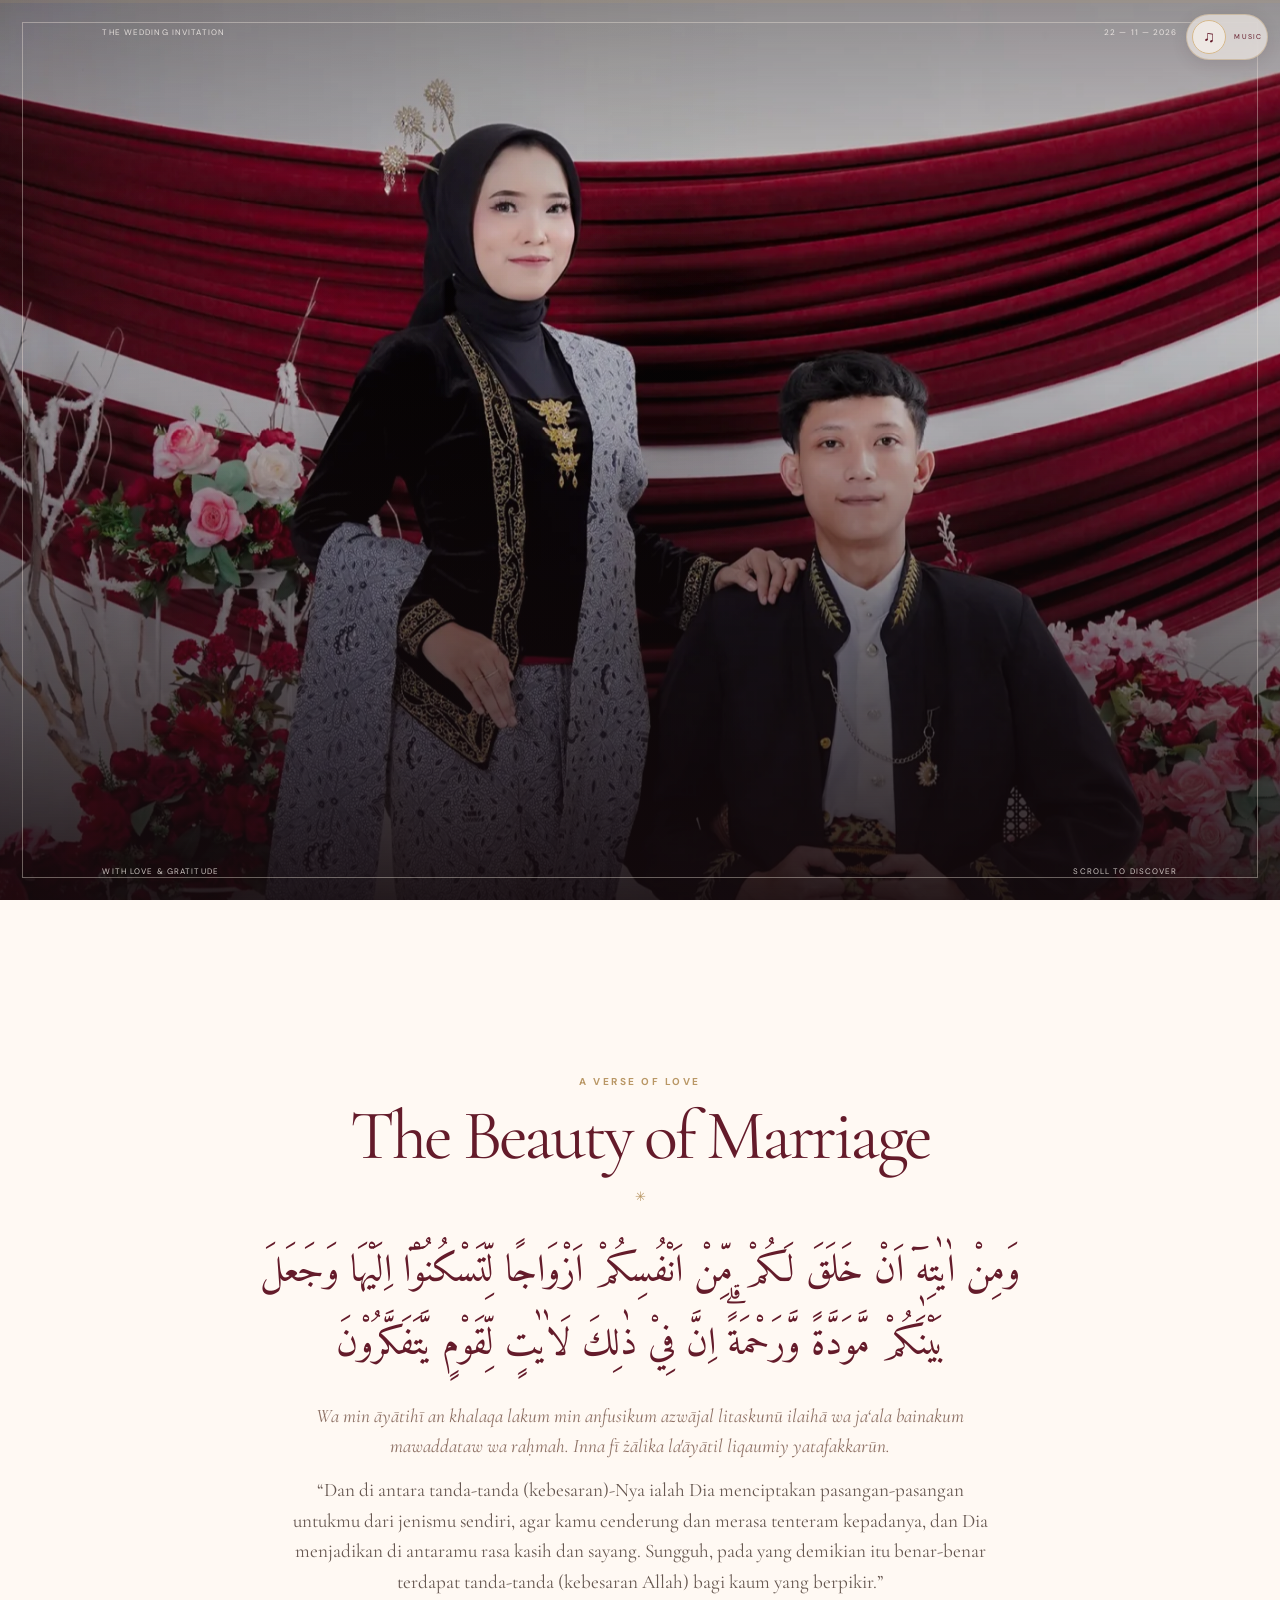
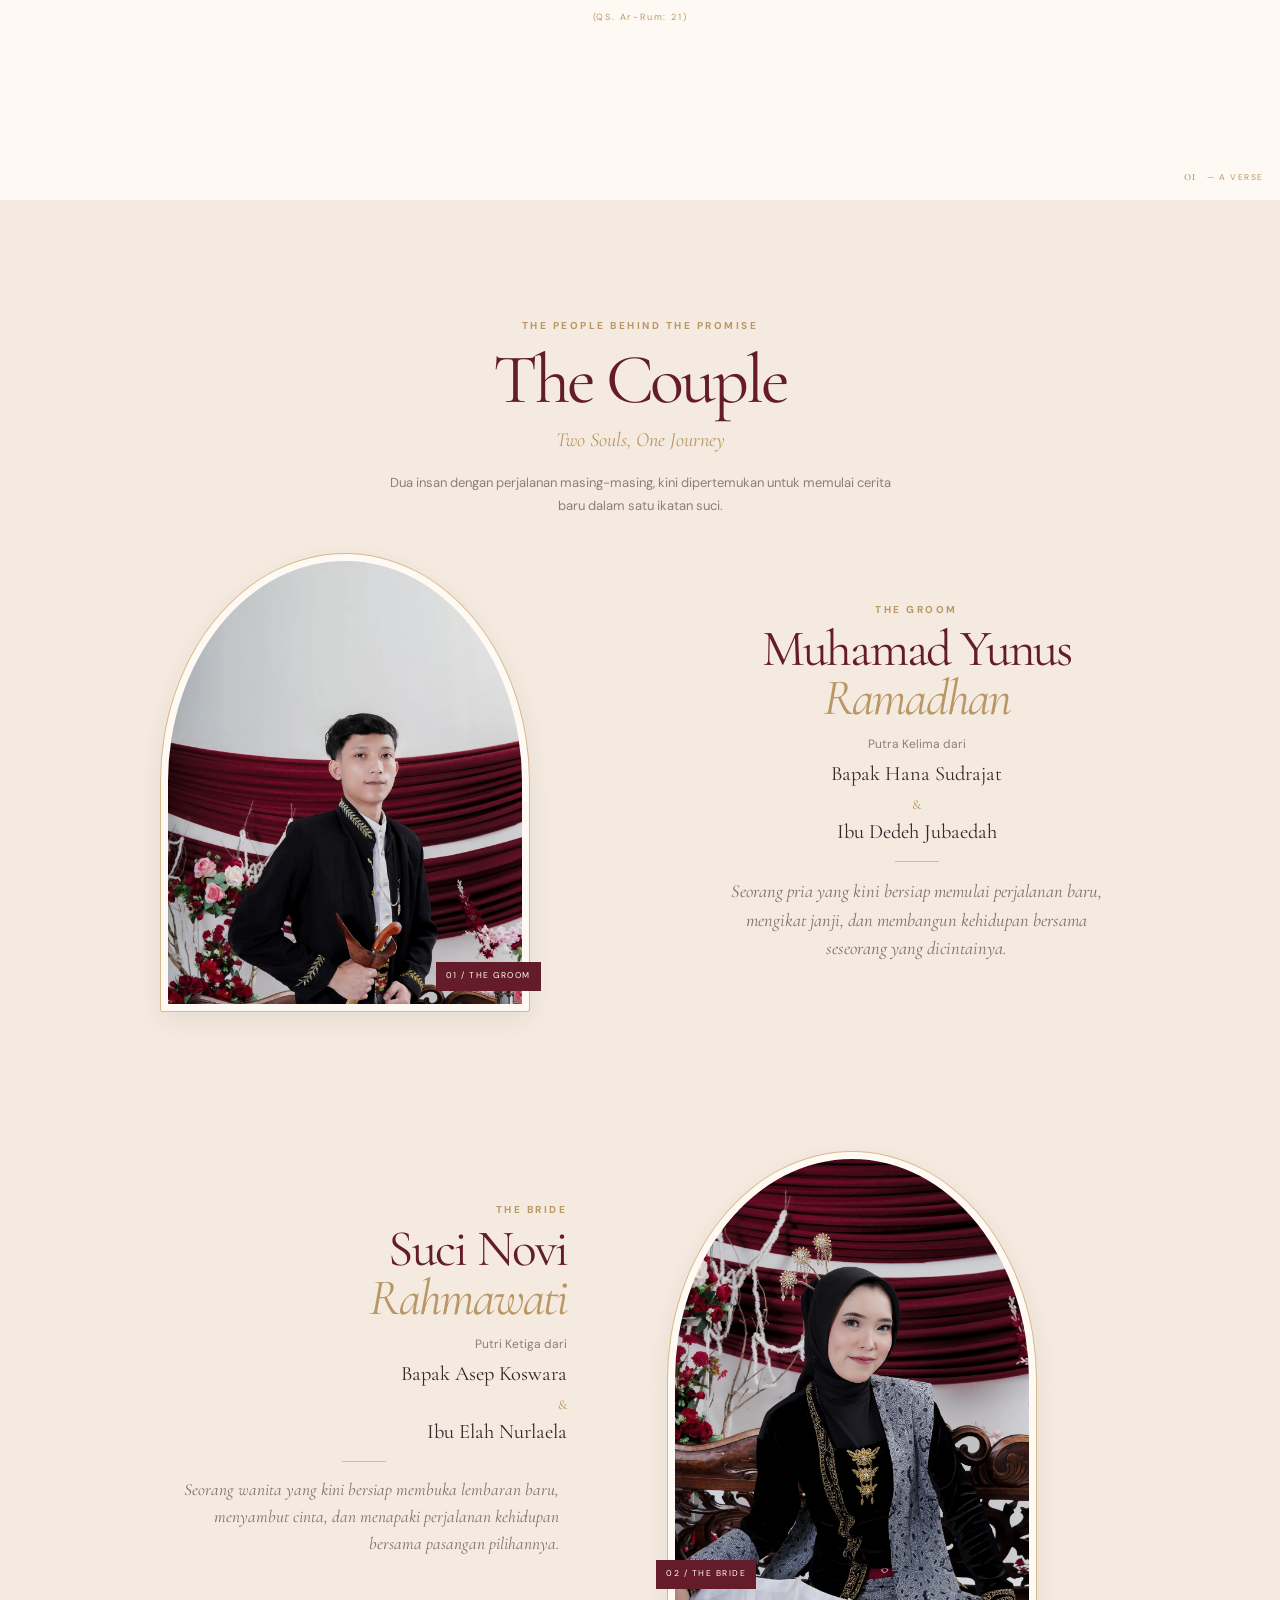
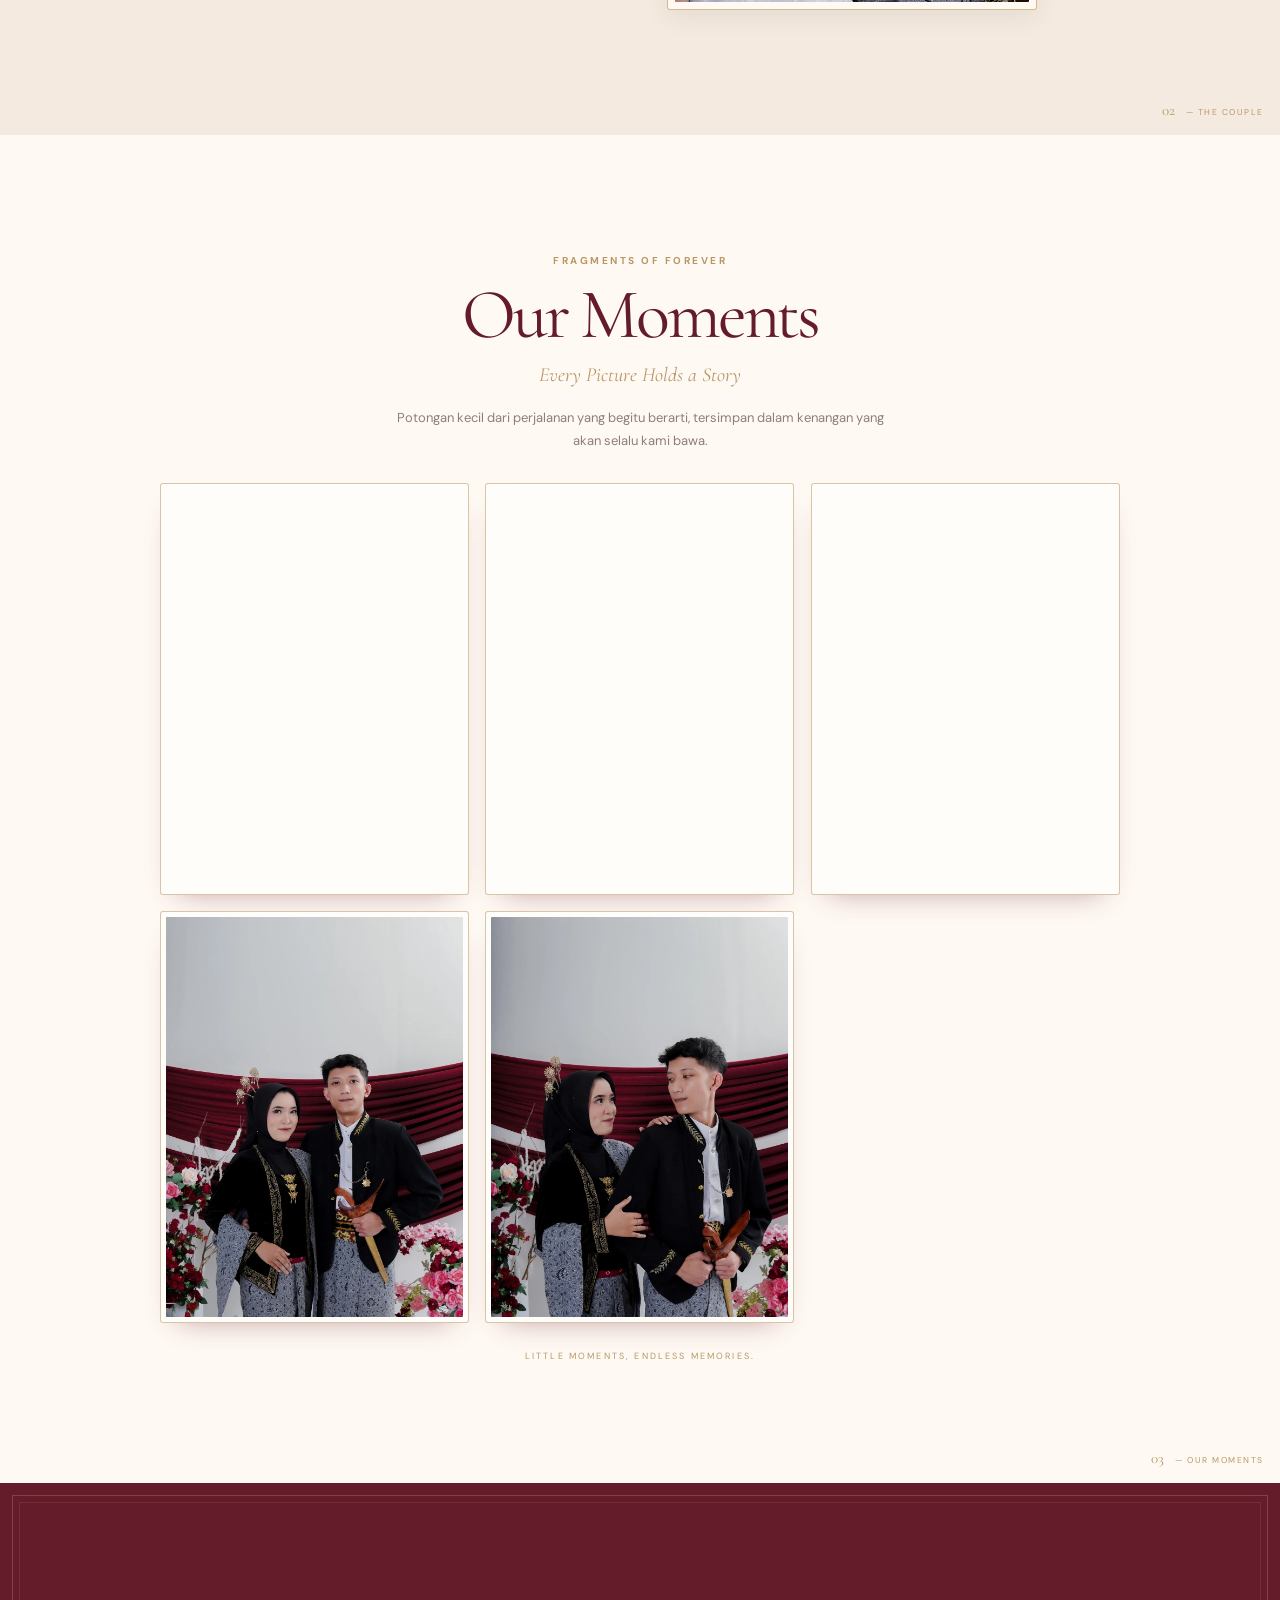
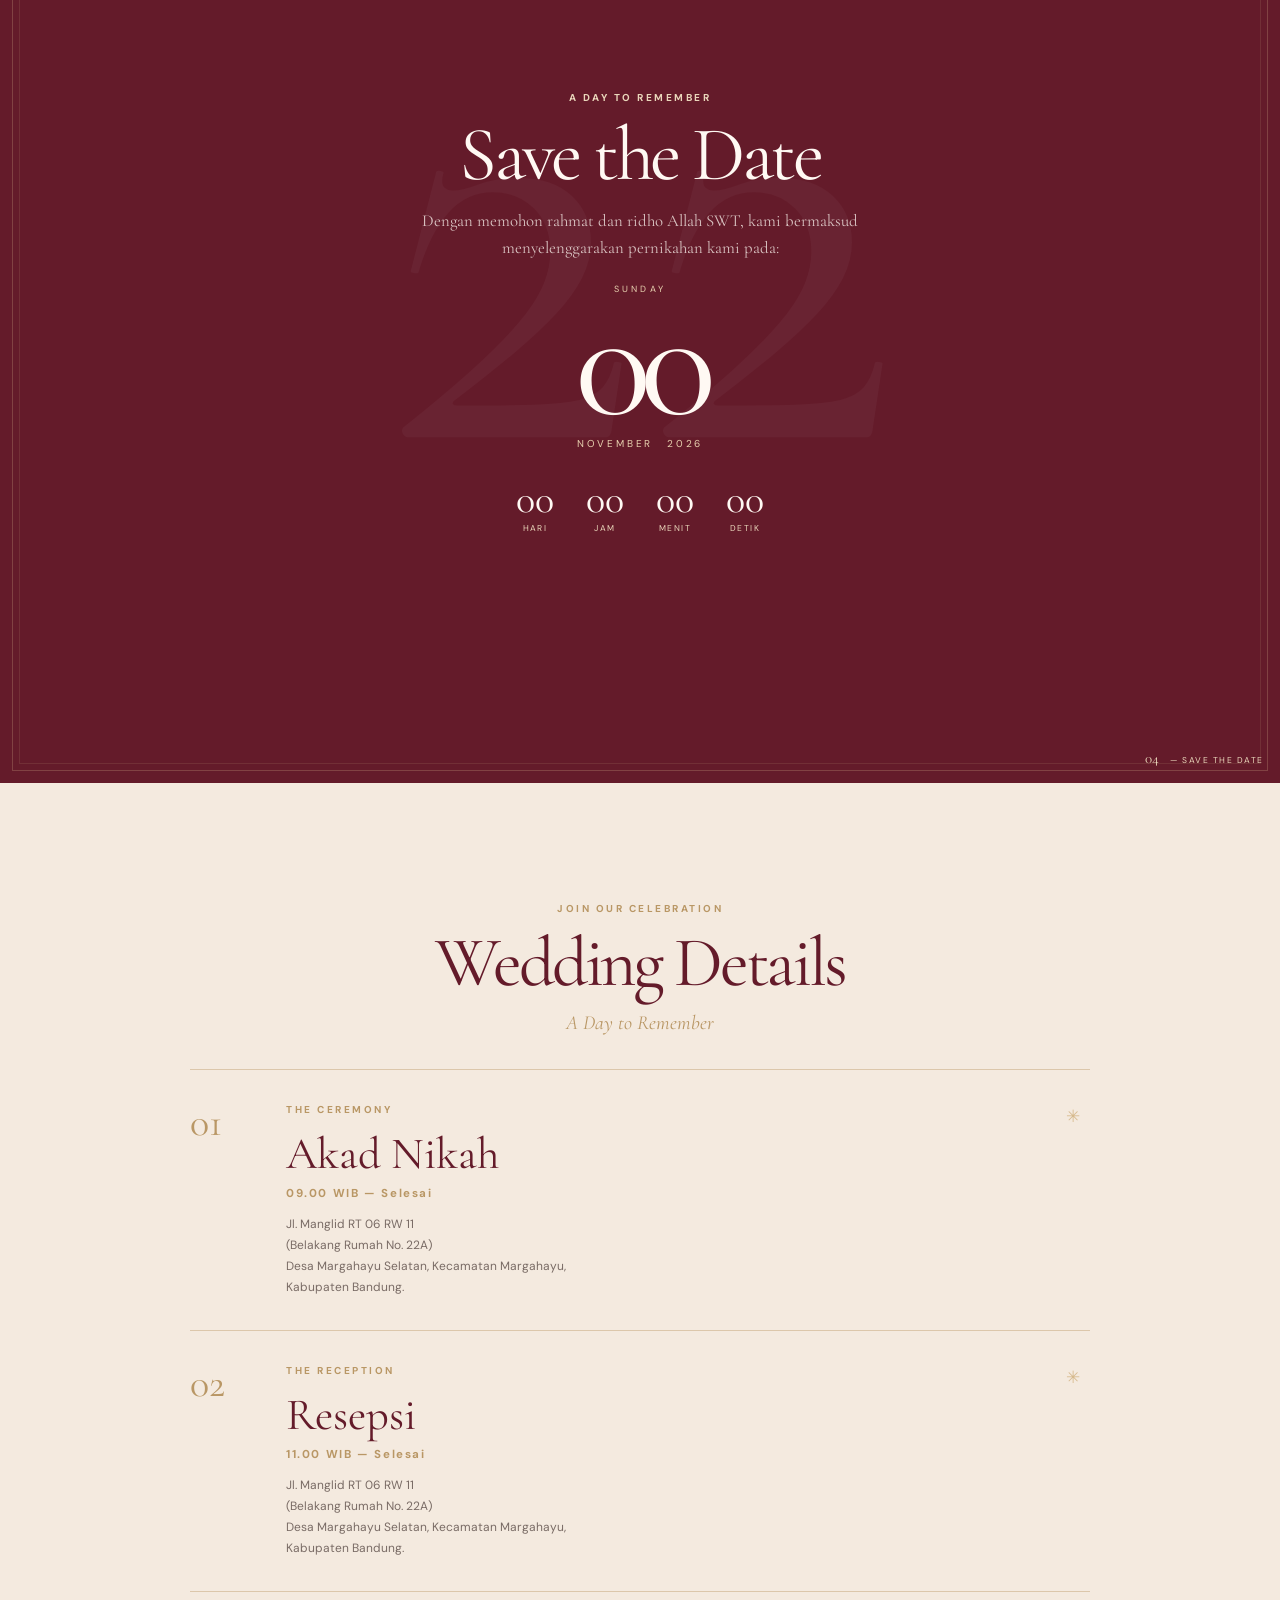
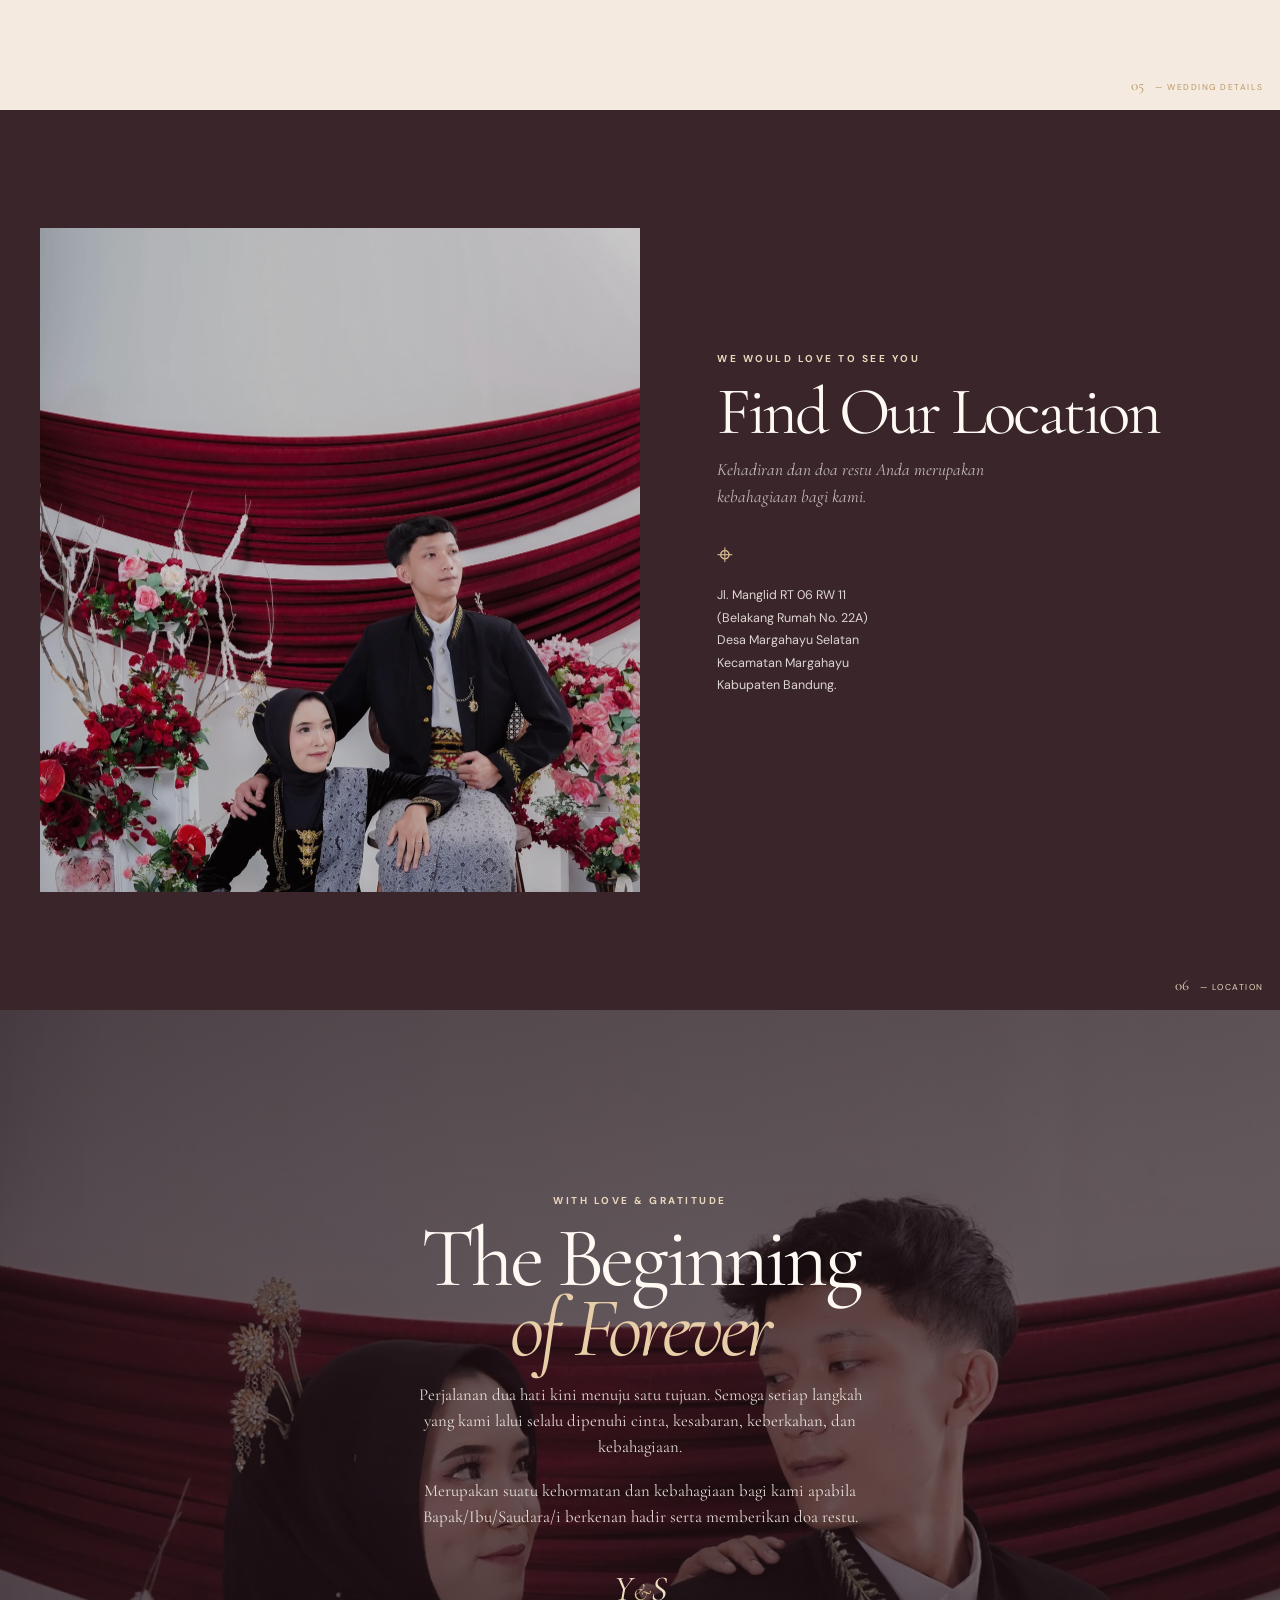
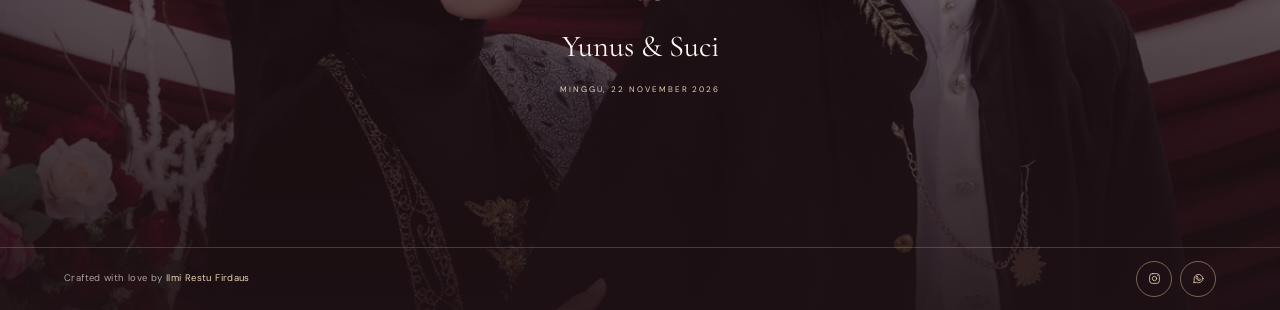
==== commit d72a230f: "Update website wedding Yunus Suci" ====
--- a/index.html
+++ b/index.html
@@ -3,7 +3,9 @@
 <head>
   <meta charset="utf-8">
   <meta name="viewport" content="width=device-width, initial-scale=1, viewport-fit=cover">
-  <meta name="theme-color" content="#fff9f3">
+  <meta name="theme-color" content="#39252a">
+  <meta name="mobile-web-app-capable" content="yes">
+  <meta name="format-detection" content="telephone=no">
   <meta name="description" content="Dengan penuh rasa syukur, Muhamad Yunus Ramadhan & Suci Novi Rahmawati mengundang Anda untuk hadir pada hari pernikahan, Minggu 22 November 2026.">
   <meta property="og:type" content="website">
   <meta property="og:title" content="Yunus & Suci — The Beginning of Forever">
@@ -24,7 +26,7 @@
   <button class="music-control" id="musicToggle" type="button" aria-label="Putar musik" title="Putar musik">
     <span class="music-disc" aria-hidden="true">♫</span><span class="music-label">MUSIC</span>
   </button>
-  <audio id="bgMusic" loop preload="none"></audio>
+  <audio id="bgMusic" loop preload="metadata" playsinline></audio>
 
   <main>
     <!-- 01 / COVER -->
--- a/css/style.css
+++ b/css/style.css
@@ -619,7 +619,7 @@
 @keyframes sparkleRise{
   0%{transform:translate3d(0,0,0) scale(.6) rotate(0);opacity:0}
   15%{opacity:.95}
-  100%{transform:translate3d(var(--sx,24px),-105vh,0) scale(1.15) rotate(200deg);opacity:0}
+  100%{transform:translate3d(var(--sx,24px),calc(var(--rise,105vh) * -1),0) scale(1.15) rotate(200deg);opacity:0}
 }
 
 /* Hati / kilau saat monogram diketuk */
@@ -692,3 +692,158 @@
   .sparkle,.heart-pop{display:none!important}
   .cover-section .cover-image{transform:none!important}
 }
+
+
+/* =====================================================================
+   ANDROID-FIRST REFINEMENT (v3)
+   ===================================================================== */
+html{-webkit-text-size-adjust:100%;text-size-adjust:100%;overscroll-behavior-y:none}
+body{font-size:15px;line-height:1.75;-webkit-font-smoothing:antialiased}
+button,a,.gallery-photo{touch-action:manipulation}
+
+/* --- Teks kecil dinaikkan agar nyaman dibaca di layar Android --- */
+.eyebrow{font-size:10px}
+.cover-topline,.cover-bottomline{font-size:8px;letter-spacing:.14em}
+.cover-kicker{font-size:8.5px}
+.cover-date{font-size:10.5px}
+.cover-countdown span,.date-countdown span{font-size:8.5px}
+.open-invitation{min-height:44px;font-size:10px}
+.maps-button{min-height:44px;font-size:10px}
+.photo-caption{font-size:8.5px}
+.family-role{font-size:12px}
+.event-address{font-size:12px}
+.event-time{font-size:11.5px}
+.location-address{font-size:12.5px}
+.countdown-note{font-size:10.5px}
+.gallery-note{font-size:9px}
+.section-index{font-size:15px}
+.section-index i{font-size:8.5px}
+.section-intro{font-size:13px}
+.site-footer{font-size:9.5px}
+.footer-socials a{width:36px;height:36px}
+
+/* --- Sprinkle di seluruh halaman --- */
+.sparkle-layer{position:absolute;inset:0;z-index:1;overflow:hidden;pointer-events:none;contain:strict}
+.sparkle-layer.paused .sparkle{animation-play-state:paused}
+.sparkle-layer .sparkle{bottom:-24px;will-change:transform,opacity}
+.sparkle-layer.on-light .sparkle{color:#b08a52;text-shadow:0 0 8px rgba(214,185,140,.9),0 0 2px rgba(176,138,82,.6)}
+.sparkle-layer.on-light .sparkle:nth-child(3n){color:#c0607a;text-shadow:0 0 8px rgba(229,138,155,.65)}
+.location-photo{position:relative;z-index:0}
+.location-panel{position:relative;z-index:2}
+.cover-section .sparkle-layer{z-index:1}
+
+/* --- Galeri: simetris dan rapi (1 foto utama + 2 x 2) --- */
+.gallery-section{padding-left:18px;padding-right:18px}
+.gallery-grid{display:grid;grid-template-columns:repeat(2,minmax(0,1fr));grid-auto-rows:auto;gap:12px;max-width:520px;margin:0 auto}
+.gallery-grid .gallery-photo{
+  grid-column:auto!important;grid-row:auto!important;margin:0!important;
+  width:100%;height:auto;aspect-ratio:3/4;padding:5px;
+  border:1px solid rgba(185,151,101,.55);border-radius:3px;background:var(--white);
+  box-shadow:0 14px 28px -18px rgba(100,27,42,.45);overflow:hidden;
+}
+.gallery-grid .gallery-photo:first-child{grid-column:1/-1!important;aspect-ratio:4/5}
+.gallery-grid .gallery-photo img{width:100%;height:100%;object-fit:cover;border-radius:1px;filter:saturate(.92);transition:transform .6s var(--ease)}
+.gallery-grid .gallery-photo:after{display:none}
+.gallery-grid .gallery-photo:active img{transform:scale(1.03)}
+html.js .gallery-photo.reveal[data-fx="left"]{transform:translate3d(-36px,18px,0)}
+html.js .gallery-photo.reveal[data-fx="right"]{transform:translate3d(36px,18px,0)}
+html.js .gallery-photo.reveal[data-fx="zoom"]{transform:scale(.94)}
+html.js .gallery-photo.reveal[data-fx].visible{transform:none}
+@media(min-width:600px){.gallery-grid{max-width:640px;gap:16px}}
+@media(min-width:900px){.gallery-grid{max-width:960px;grid-template-columns:repeat(3,minmax(0,1fr))}.gallery-grid .gallery-photo:first-child{grid-column:auto!important;aspect-ratio:3/4}}
+
+/* --- Foto lokasi: pasangan terlihat utuh (tidak terpotong) --- */
+.location-photo{min-height:0;aspect-ratio:1/1;max-height:70svh;background-position:center 90%;background-size:cover}
+@media(min-width:761px){.location-photo{aspect-ratio:auto;max-height:none;min-height:520px;background-position:center 60%}}
+
+/* --- Musik: sedikit transparan --- */
+.music-control{top:max(14px,env(safe-area-inset-top));right:max(12px,env(safe-area-inset-right));padding:5px;border-color:rgba(185,151,101,.4);background:rgba(255,249,243,.6);box-shadow:0 4px 16px rgba(57,37,42,.12);backdrop-filter:blur(8px);-webkit-backdrop-filter:blur(8px)}
+.music-disc{width:34px;height:34px;font-size:16px;background:rgba(255,249,243,.55)}
+.music-control.playing .music-disc{background:rgba(100,27,42,.85);color:var(--ivory);border-color:transparent}
+.music-control.hint{animation:musicHint 2s ease-out infinite}
+@keyframes musicHint{0%{box-shadow:0 0 0 0 rgba(185,151,101,.65)}70%,100%{box-shadow:0 0 0 14px rgba(185,151,101,0)}}
+
+/* --- Navigator: vertikal di sisi kanan, sedikit transparan --- */
+.quick-nav{
+  top:50%;right:max(6px,env(safe-area-inset-right));bottom:auto;left:auto;
+  width:48px;max-width:none;flex-direction:column;align-items:center;gap:2px;padding:5px 3px;
+  border:1px solid rgba(185,151,101,.3);border-radius:26px;
+  background:rgba(255,249,243,.58);box-shadow:0 10px 28px rgba(57,37,42,.16);
+  backdrop-filter:blur(8px);-webkit-backdrop-filter:blur(8px);
+  transform:translate(26px,-50%);transition:opacity .4s,transform .4s,visibility .4s;
+}
+.quick-nav.visible{transform:translate(0,-50%)}
+.quick-nav.visible.idle{opacity:.5}
+.quick-nav.visible.idle:active,.quick-nav.visible.idle:focus-within{opacity:1}
+.nav-link{width:42px;height:44px;min-width:0;padding:0;border-radius:21px;gap:0}
+.nav-link span{font-size:17px;line-height:1.15}
+.nav-link small{font-size:7.5px;letter-spacing:.02em;line-height:1.1}
+.nav-link.active,.nav-link:hover{background:rgba(100,27,42,.88);color:var(--ivory)}
+.back-top{right:max(10px,env(safe-area-inset-right));bottom:max(18px,env(safe-area-inset-bottom));width:42px;height:42px;background:rgba(255,249,243,.7);backdrop-filter:blur(8px);-webkit-backdrop-filter:blur(8px)}
+.toast-message{bottom:max(26px,env(safe-area-inset-bottom))}
+
+/* --- Perangkat sentuh: matikan efek hover, ringankan blur --- */
+@media(hover:none){
+  .gallery-photo:hover{box-shadow:0 14px 28px -18px rgba(100,27,42,.45)}
+  .gallery-photo:hover img{transform:none;filter:saturate(.92)}
+  .open-invitation:hover{transform:none}
+}
+@media(max-width:380px){
+  .quick-nav{width:44px}
+  .nav-link{width:38px;height:42px}
+  .gallery-section{padding-left:14px;padding-right:14px}
+}
+@media(prefers-reduced-motion:reduce){.music-control.hint{animation:none}.sparkle-layer{display:none}}
+
+
+/* =====================================================================
+   MODE PER-HALAMAN (v4)
+   - Tiap section = 1 halaman penuh dengan efek "snap" saat di-scroll.
+   - Teks/foto muncul saat halaman masuk, hilang ke atas saat halaman
+     ditinggalkan, dan muncul lagi saat di-scroll balik.
+   ===================================================================== */
+html{scroll-snap-type:y mandatory;scroll-padding-top:0}
+main>section[id]{
+  min-height:100vh;min-height:100svh;
+  scroll-snap-align:start;scroll-snap-stop:normal;
+}
+/* Konten setiap halaman berada di tengah secara vertikal */
+main>section.couple-section,
+main>section.gallery-section,
+main>section.event-section{display:flex;flex-direction:column;justify-content:center}
+main>section.closing-section{justify-content:center}
+/* Halaman mempelai wanita menjadi titik snap sendiri */
+.couple-divider{scroll-snap-align:start;scroll-margin-top:12px}
+/* Lokasi di HP: foto tetap proporsional, panel mengisi sisa tinggi halaman */
+@media(max-width:760px){main>section.location-section{grid-template-rows:auto 1fr}}
+
+/* --- Transisi keluar: hilang ke atas, lebih cepat dari saat muncul --- */
+html.js .reveal[data-fx]:not(.visible){transition-duration:.45s,.55s}
+html.js .reveal.out-up[data-fx="up"]{transform:translate3d(0,-48px,0)}
+html.js .reveal.out-up[data-fx="zoom"]{transform:translate3d(0,-34px,0) scale(.9)}
+html.js .reveal[data-fx^="stagger"]:not(.visible)>*{transition-delay:0ms;transition-duration:.4s,.5s}
+html.js .reveal.out-up[data-fx^="stagger"]>*{transform:translate3d(0,-34px,0)}
+html.js .gold-rule:not(.visible) span{transition-delay:0ms;transition-duration:.4s}
+/* Foto galeri yang keluar lewat atas juga naik sedikit */
+html.js .gallery-photo.reveal.out-up[data-fx]{transform:translate3d(0,-30px,0) scale(.96)}
+
+@media(prefers-reduced-motion:reduce){
+  html{scroll-snap-type:none}
+  html.js .reveal.out-up[data-fx]{opacity:1!important;transform:none!important}
+}
+html.fx-failed{scroll-snap-type:none}
+
+
+/* --- v4.1: transisi diperlambat agar lebih halus --- */
+html.js .reveal[data-fx]{transition:opacity 1.6s var(--ease),transform 1.8s var(--ease)}
+html.js .reveal[data-fx]:not(.visible){transition-duration:.9s,1s}
+html.js .reveal[data-fx^="stagger"]>*{transition:opacity 1.5s var(--ease),transform 1.7s var(--ease);transition-delay:calc(var(--i,0)*220ms)}
+html.js .reveal[data-fx^="stagger"]:not(.visible)>*{transition-delay:0ms;transition-duration:.8s,.9s}
+html.js .gold-rule span{transition:transform 1.8s .5s var(--ease)}
+html.js .gold-rule:not(.visible) span{transition-delay:0ms;transition-duration:.8s}
+html.js .reveal[data-fx="left"],html.js .reveal[data-fx="right"]{--slide:110px}
+
+
+/* --- v4.2: snap bawaan browser dimatikan; perpindahan halaman diatur JS (lebih lambat) --- */
+html{scroll-snap-type:none}
+main>section[id],.couple-divider{scroll-snap-align:none}
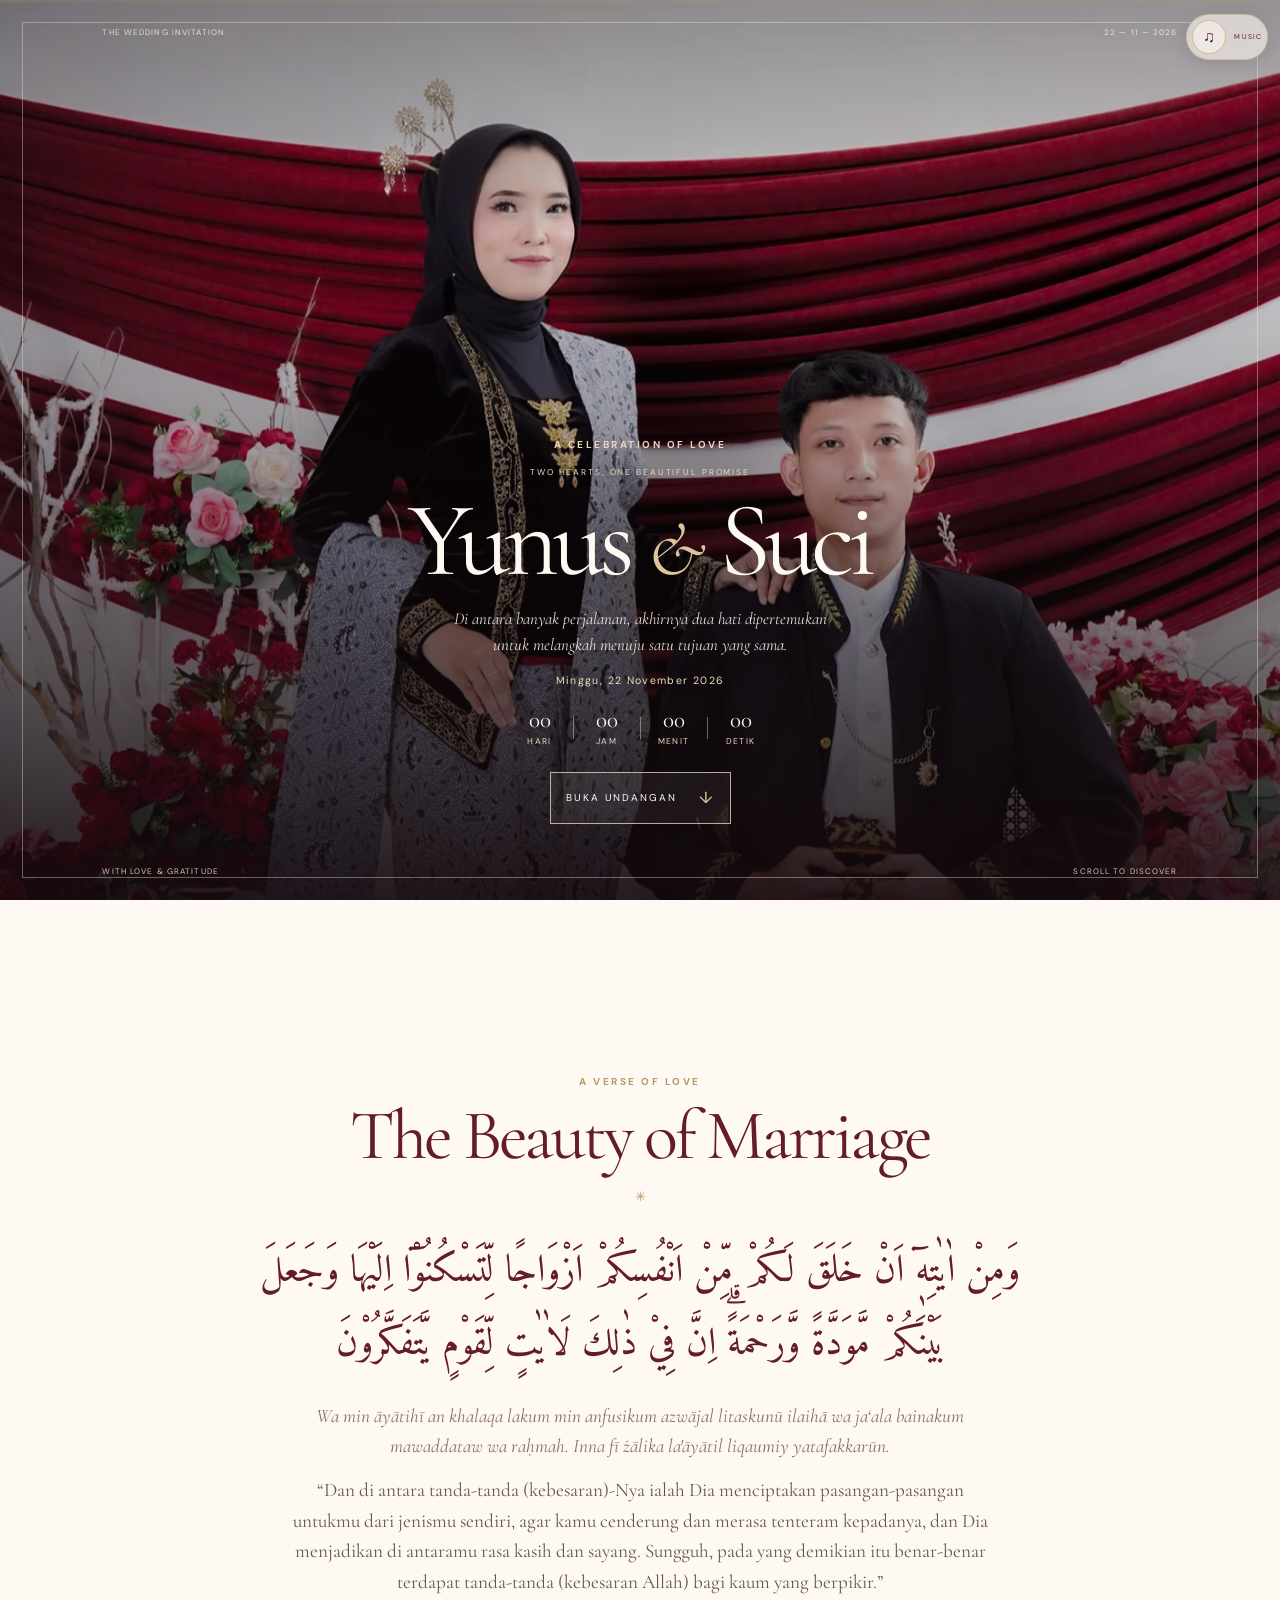
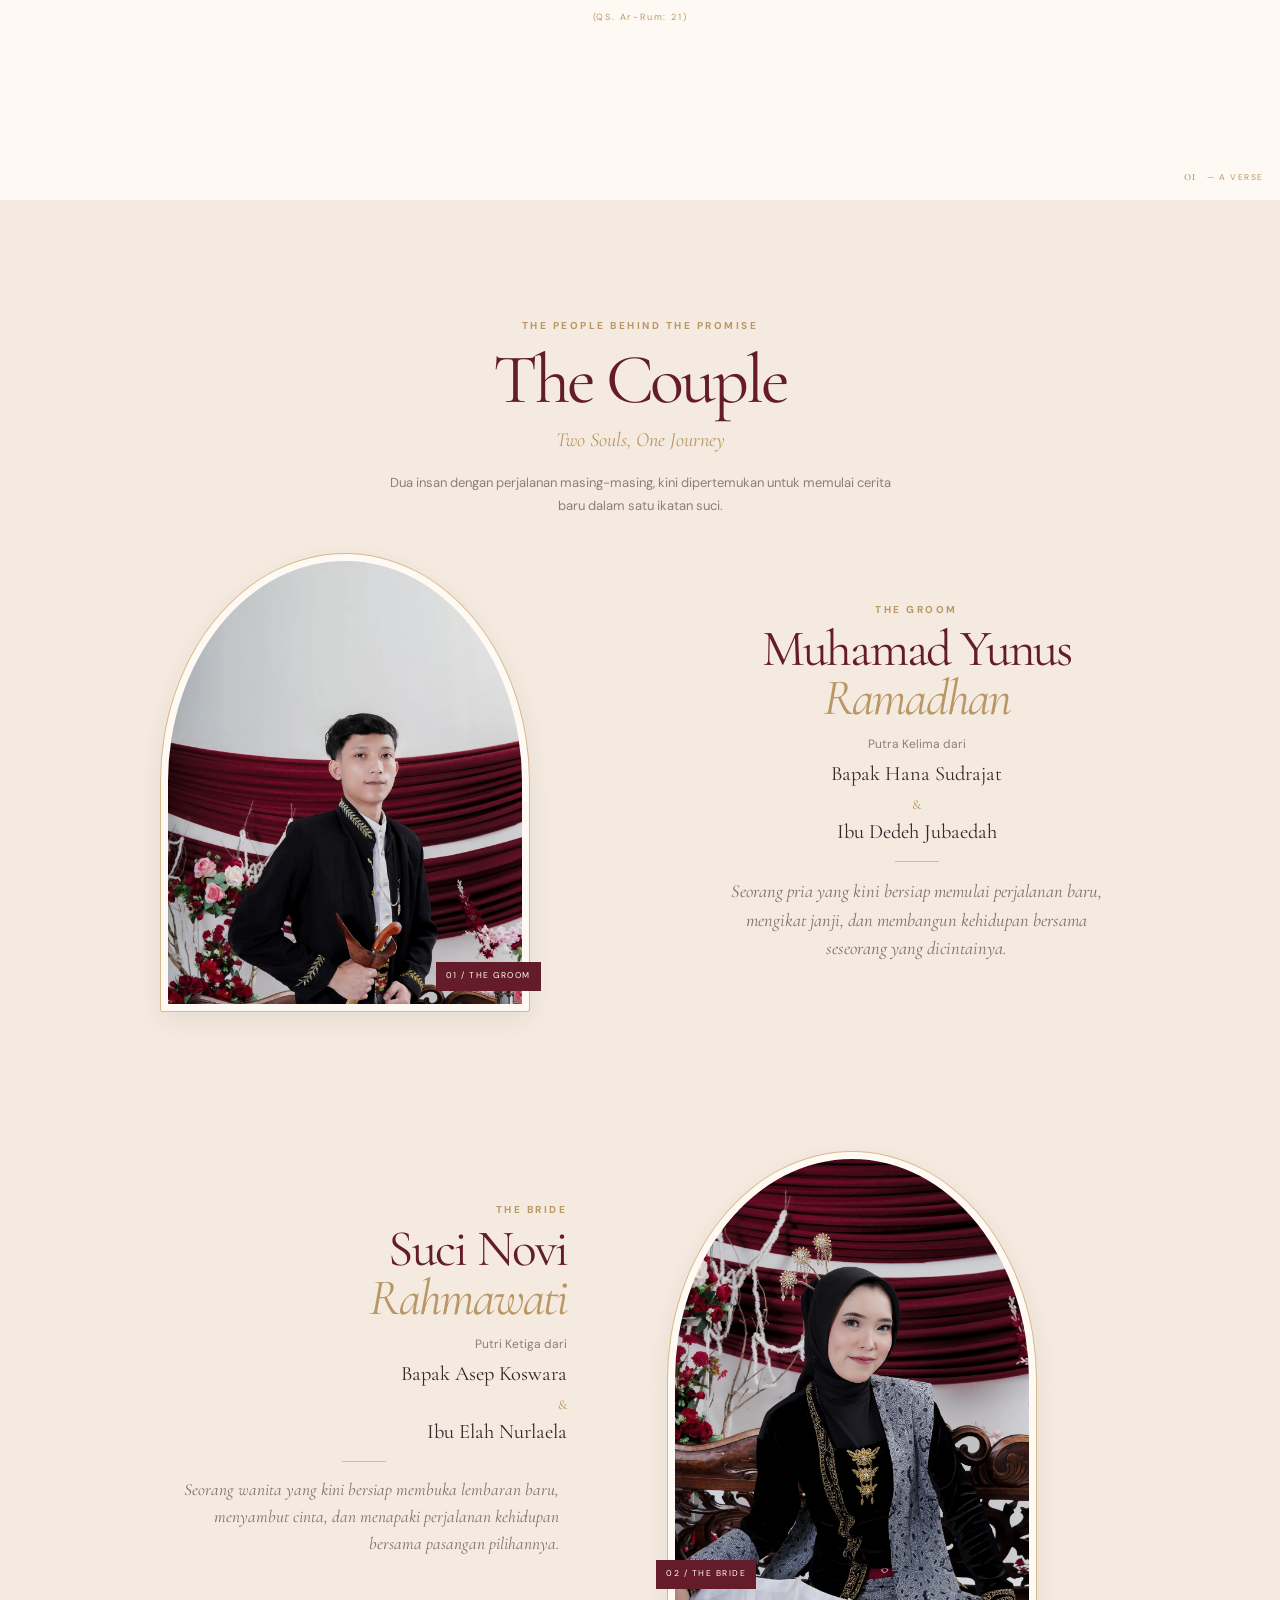
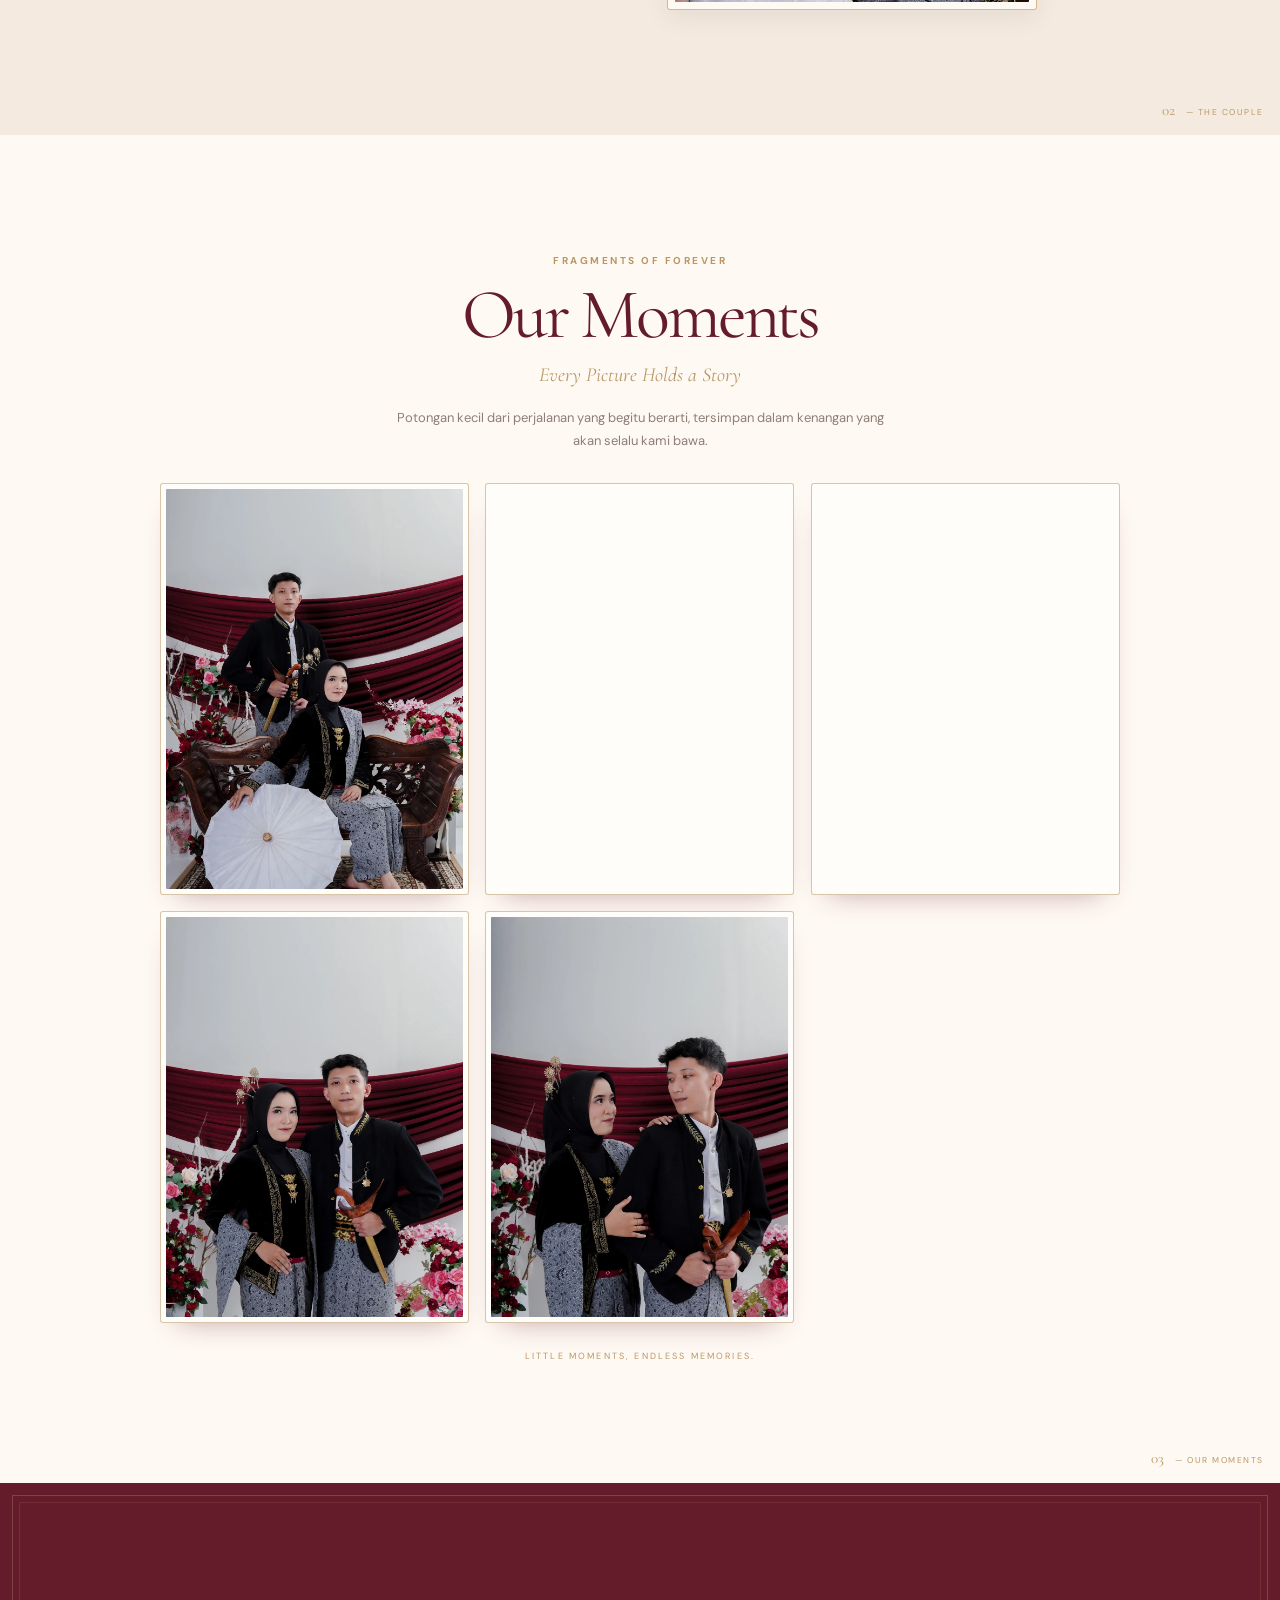
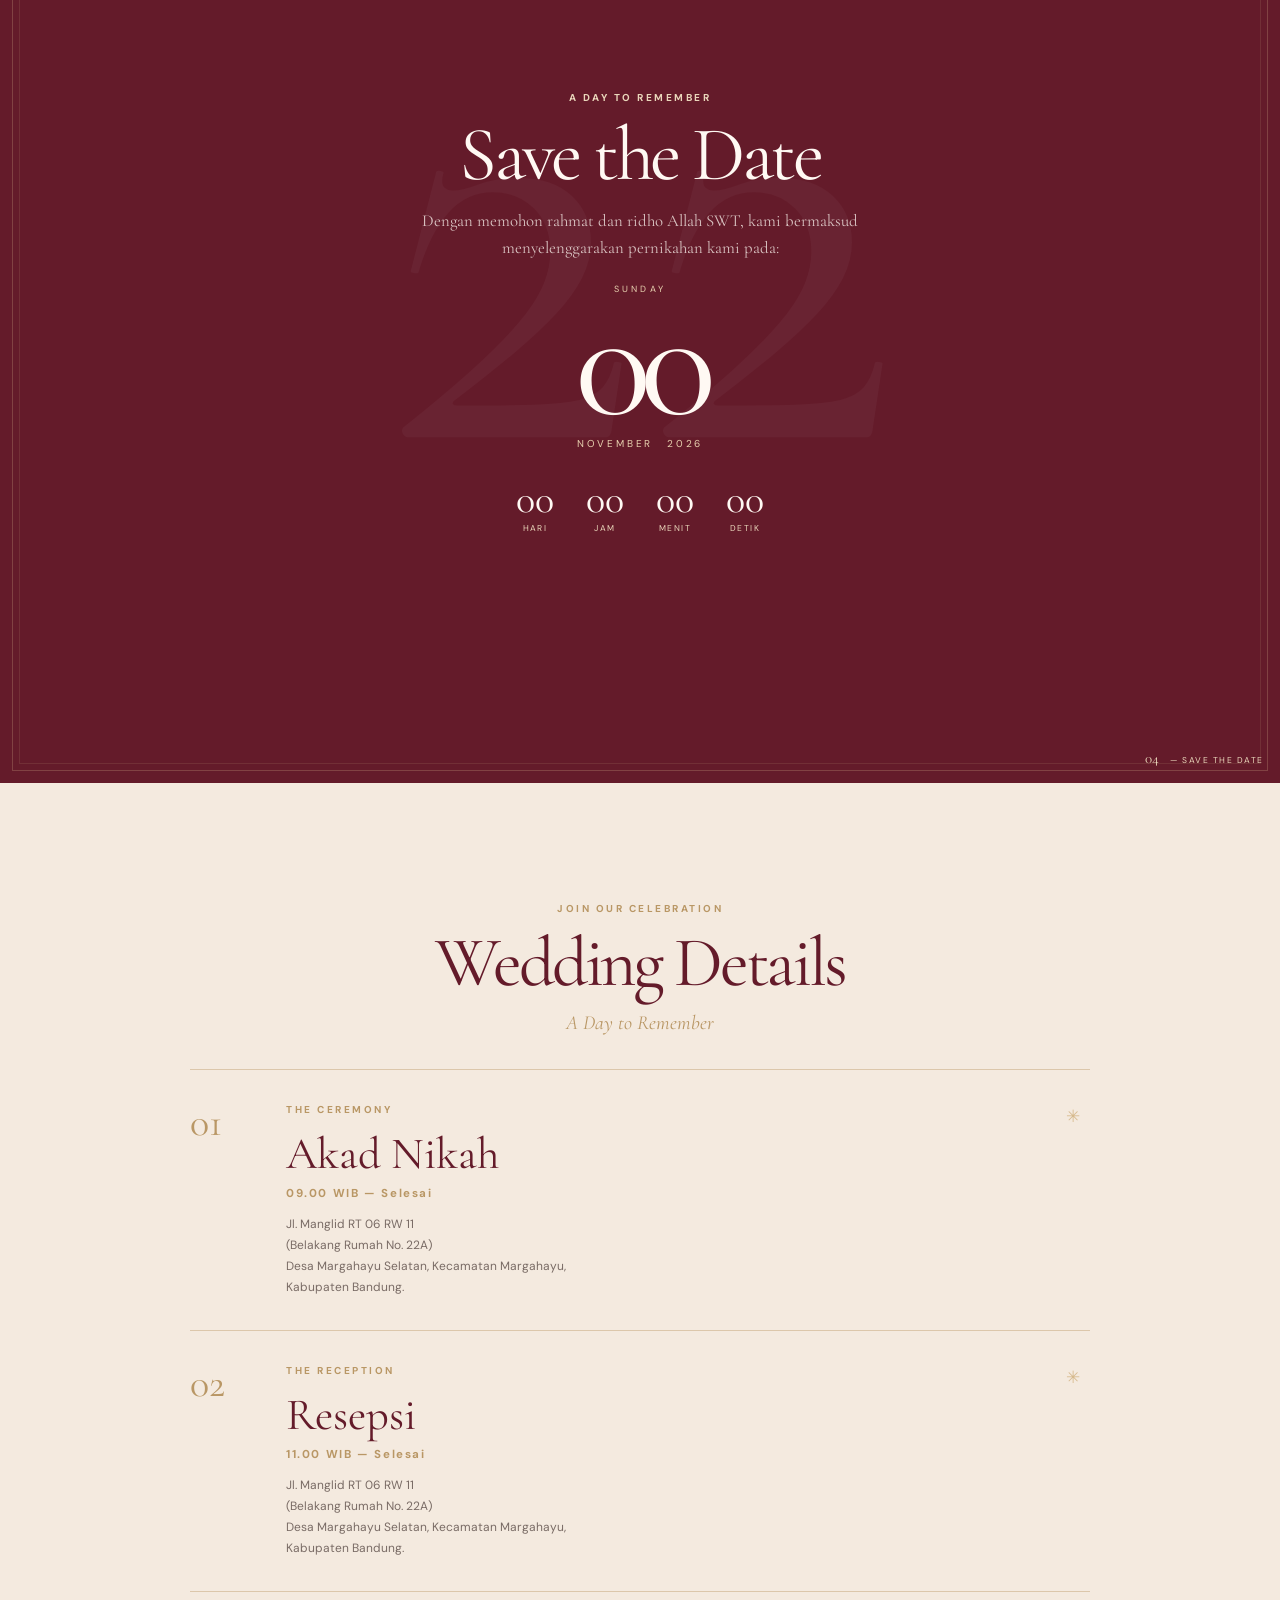
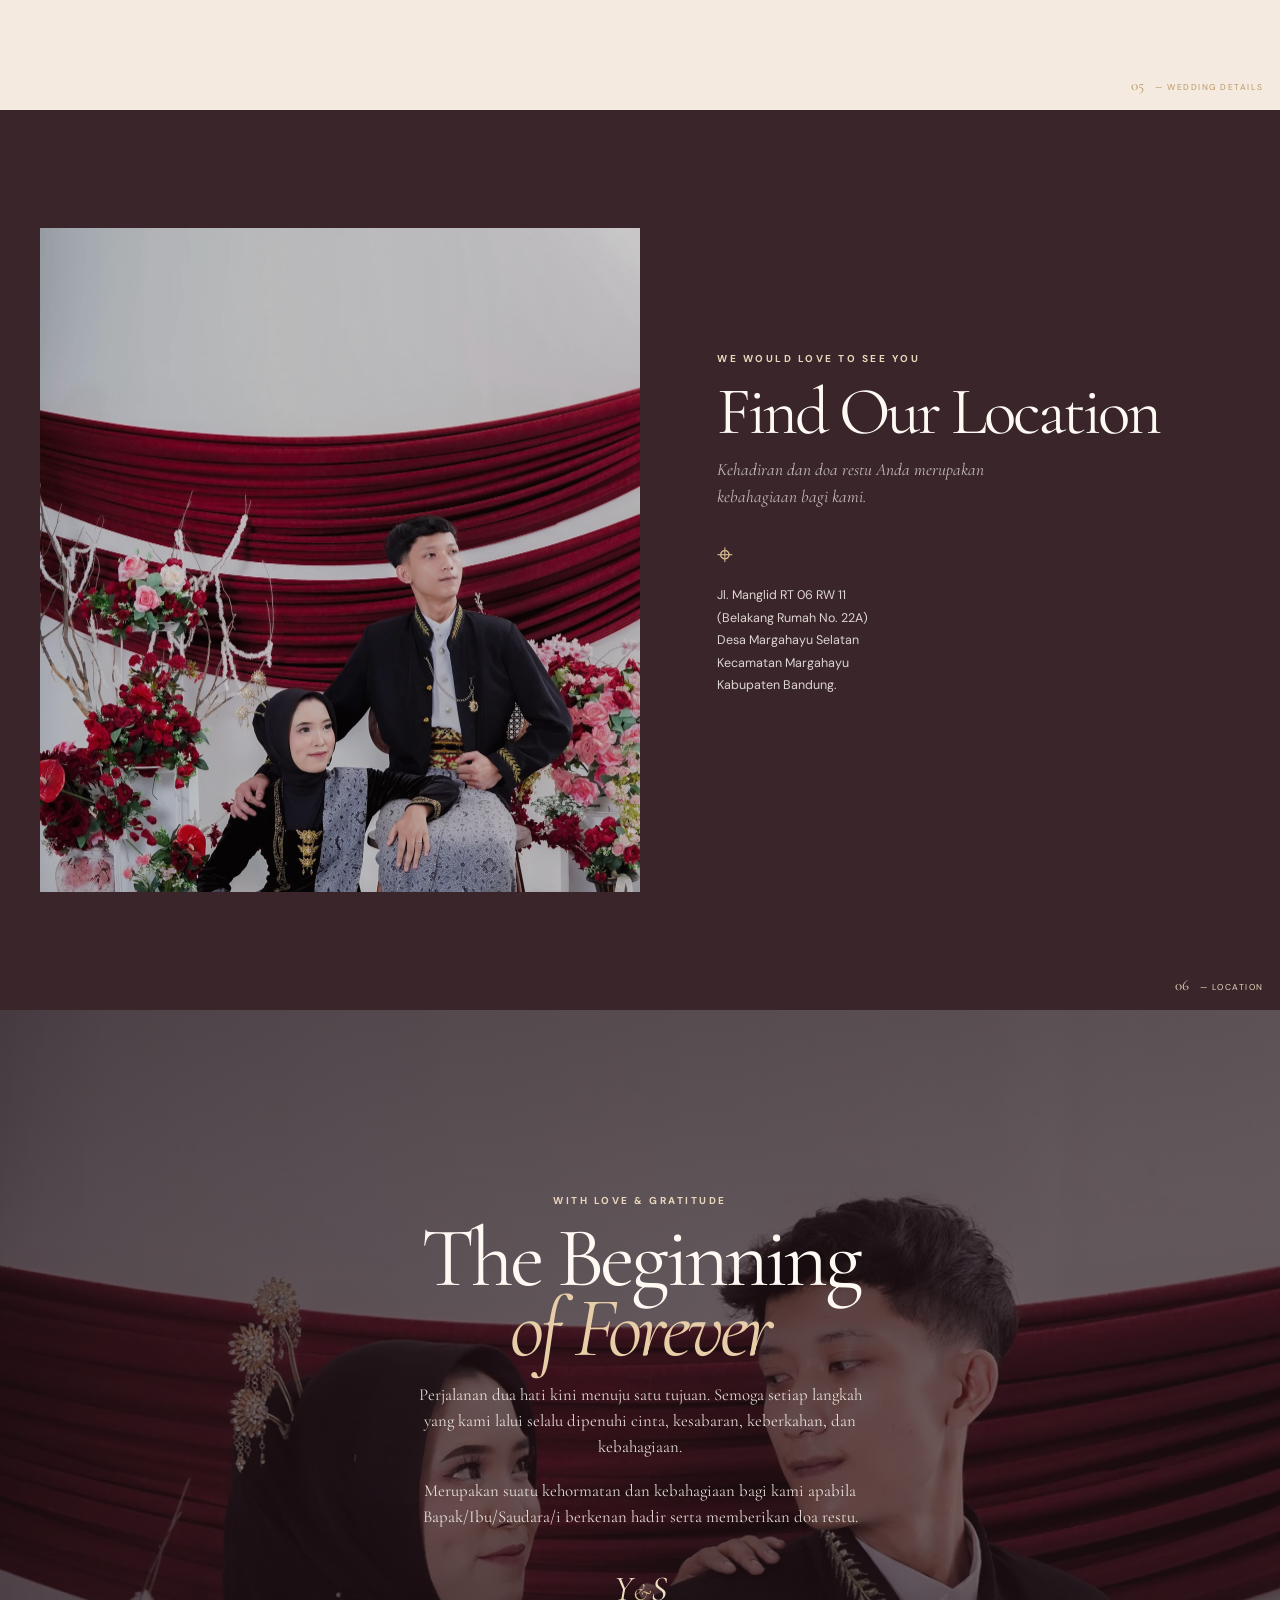
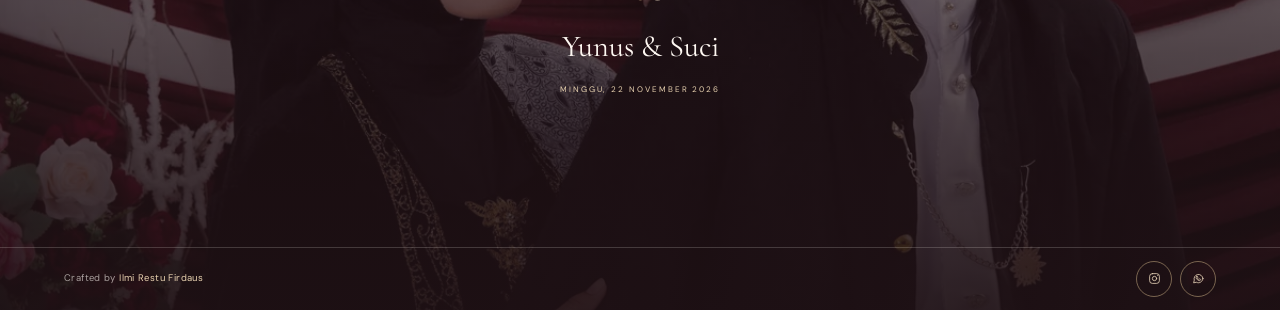
==== commit adc887c7: "Update index.html" ====
--- a/index.html
+++ b/index.html
@@ -211,7 +211,7 @@
         <p class="closing-date reveal">MINGGU, 22 NOVEMBER 2026</p>
       </div>
       <footer class="site-footer">
-        <p>Crafted with love by <a href="https://www.instagram.com/ilmi_rf/" target="_blank" rel="noopener noreferrer">Ilmi Restu Firdaus</a></p>
+        <p>Crafted by <a href="https://www.instagram.com/ilmi_rf/" target="_blank" rel="noopener noreferrer">Ilmi Restu Firdaus</a></p>
         <div class="footer-socials">
           <a href="https://www.instagram.com/ilmi_rf/" target="_blank" rel="noopener noreferrer" aria-label="Instagram Ilmi Restu Firdaus">
             <svg viewBox="0 0 24 24" aria-hidden="true"><rect x="3" y="3" width="18" height="18" rx="5"></rect><circle cx="12" cy="12" r="4"></circle><circle cx="18" cy="6" r="1" class="fill-dot"></circle></svg>
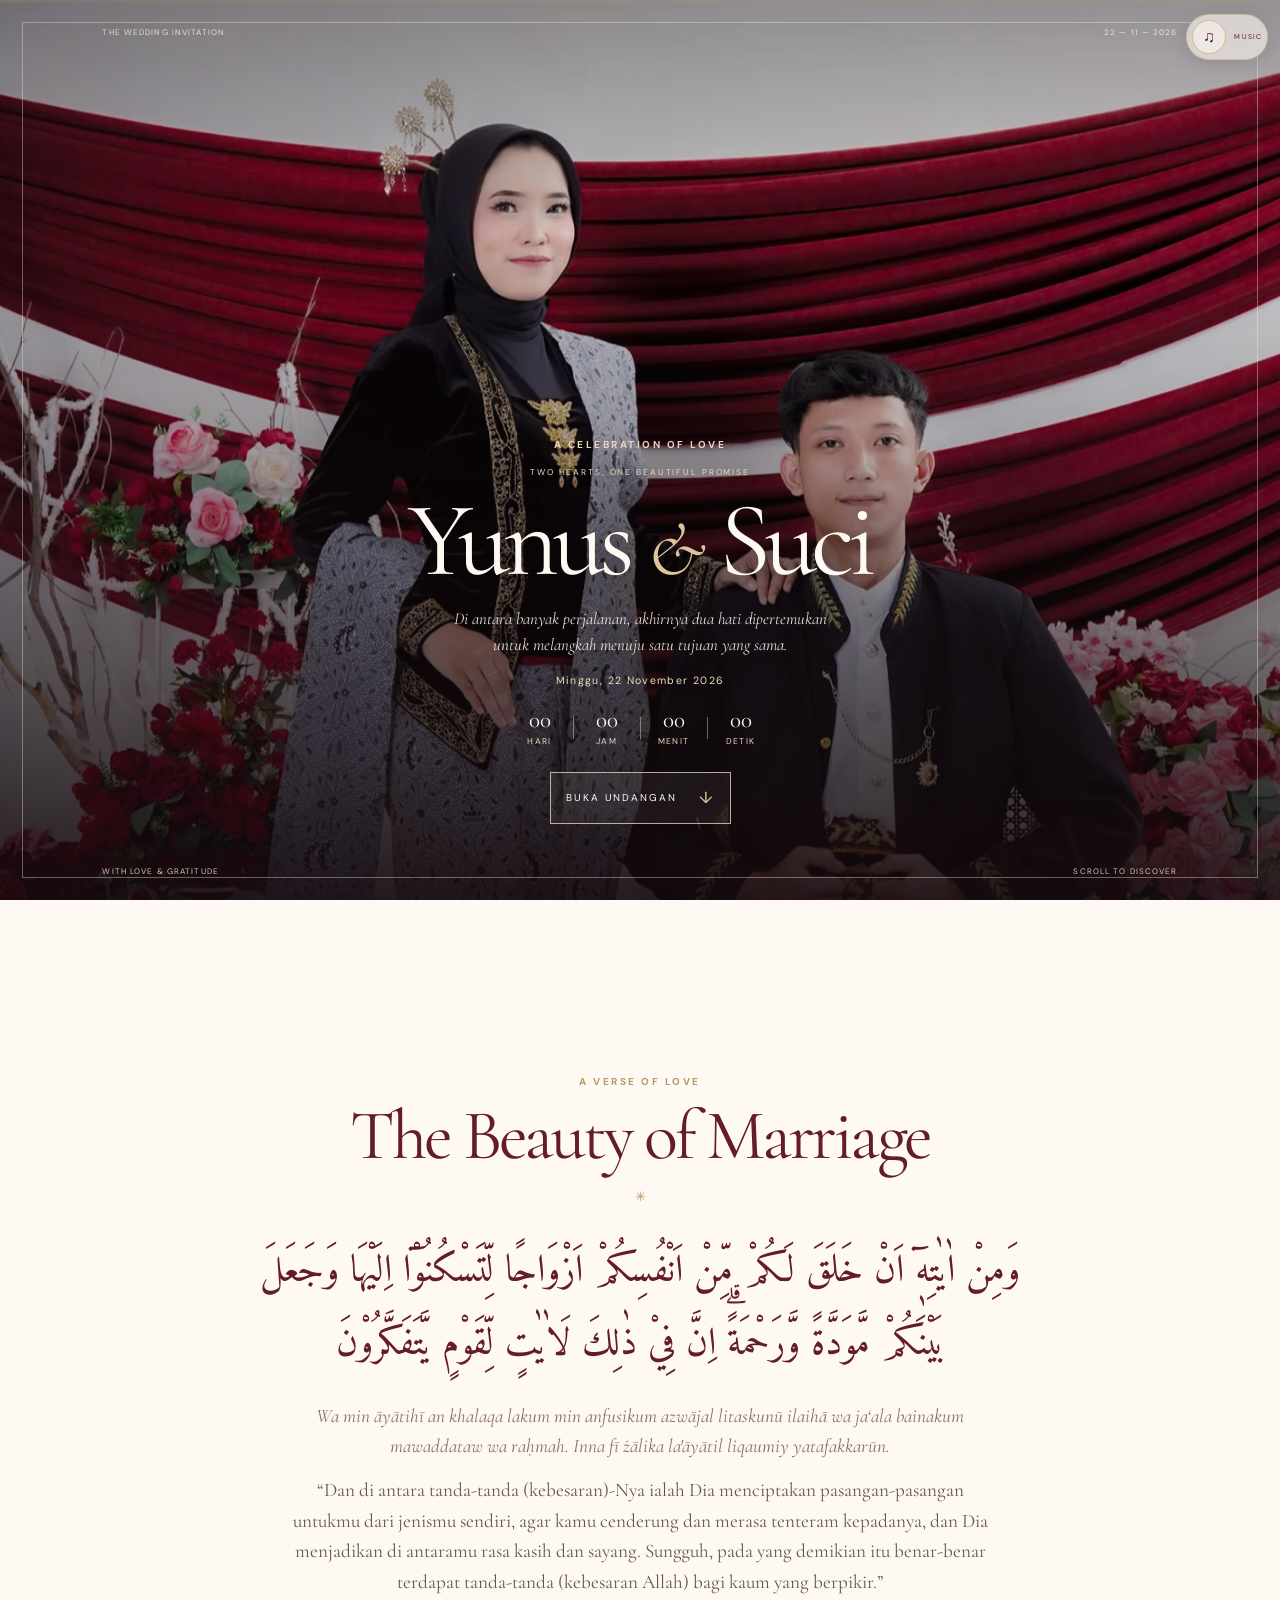
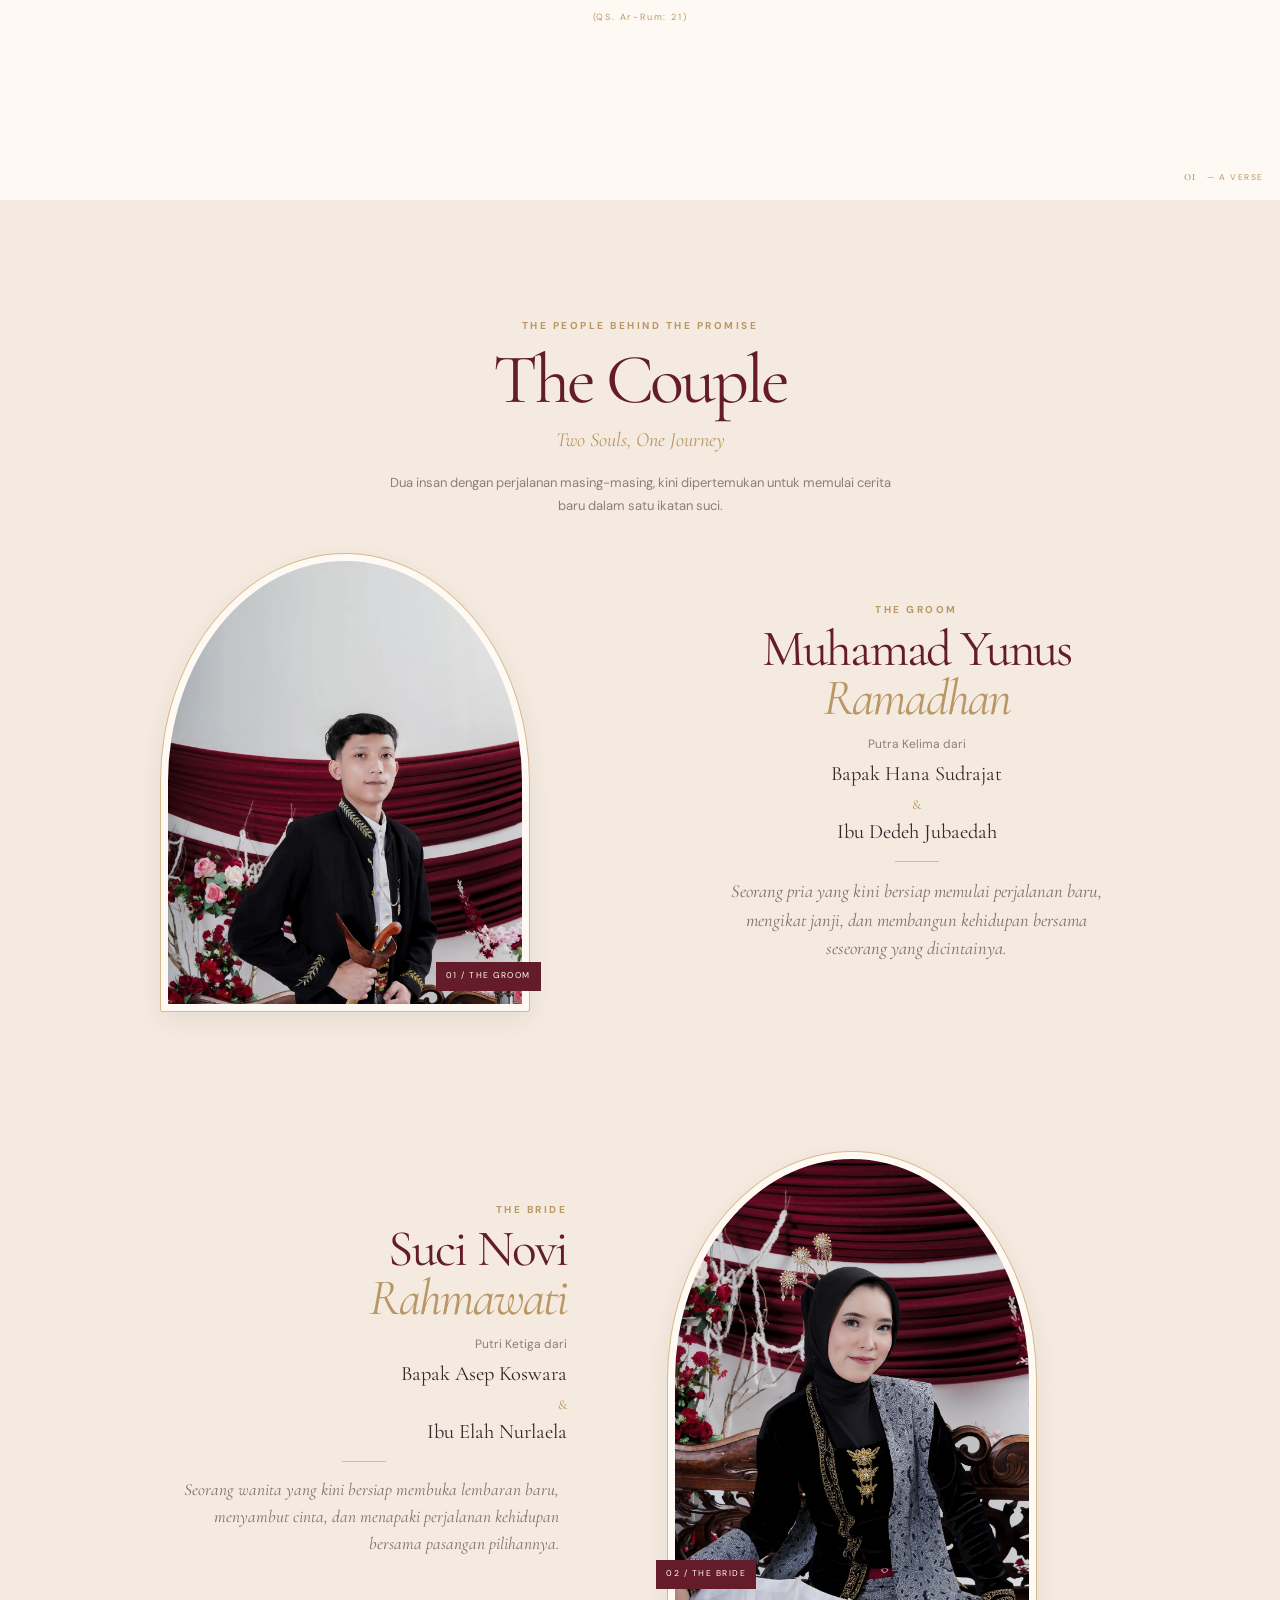
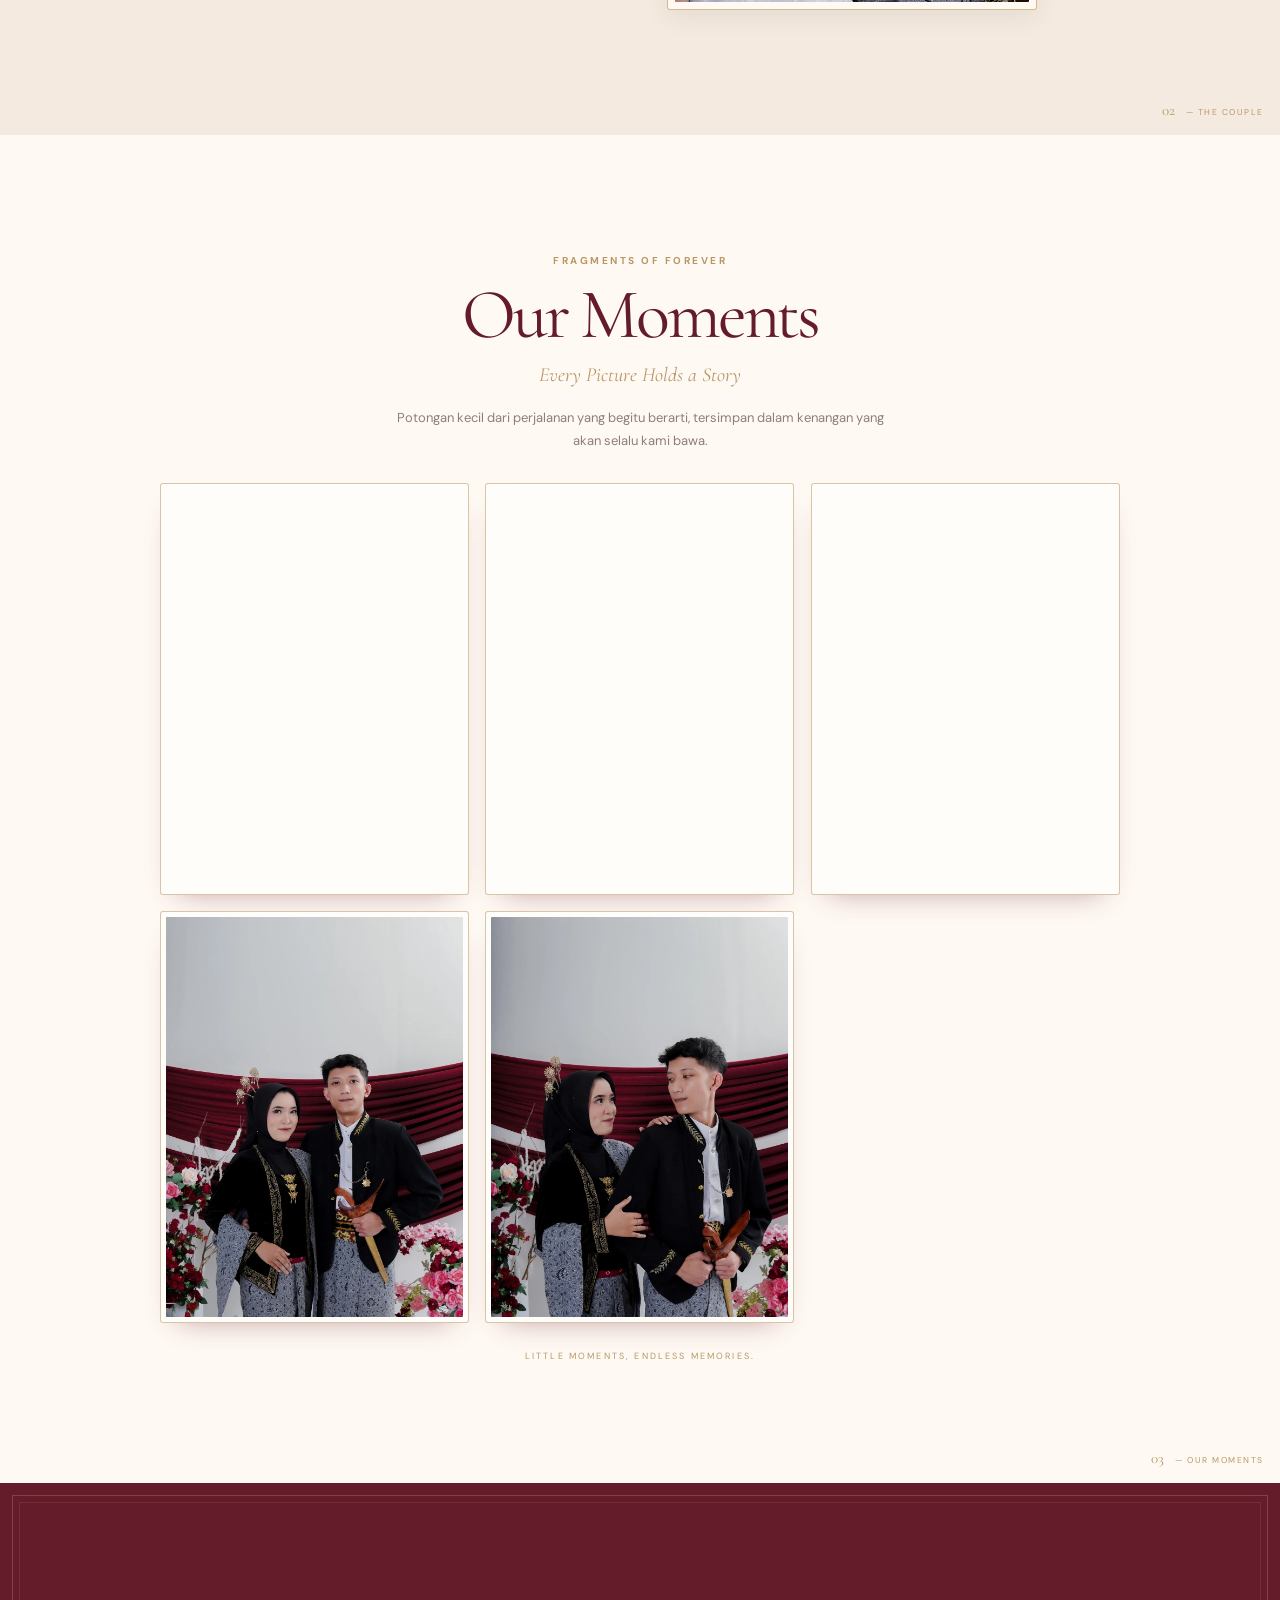
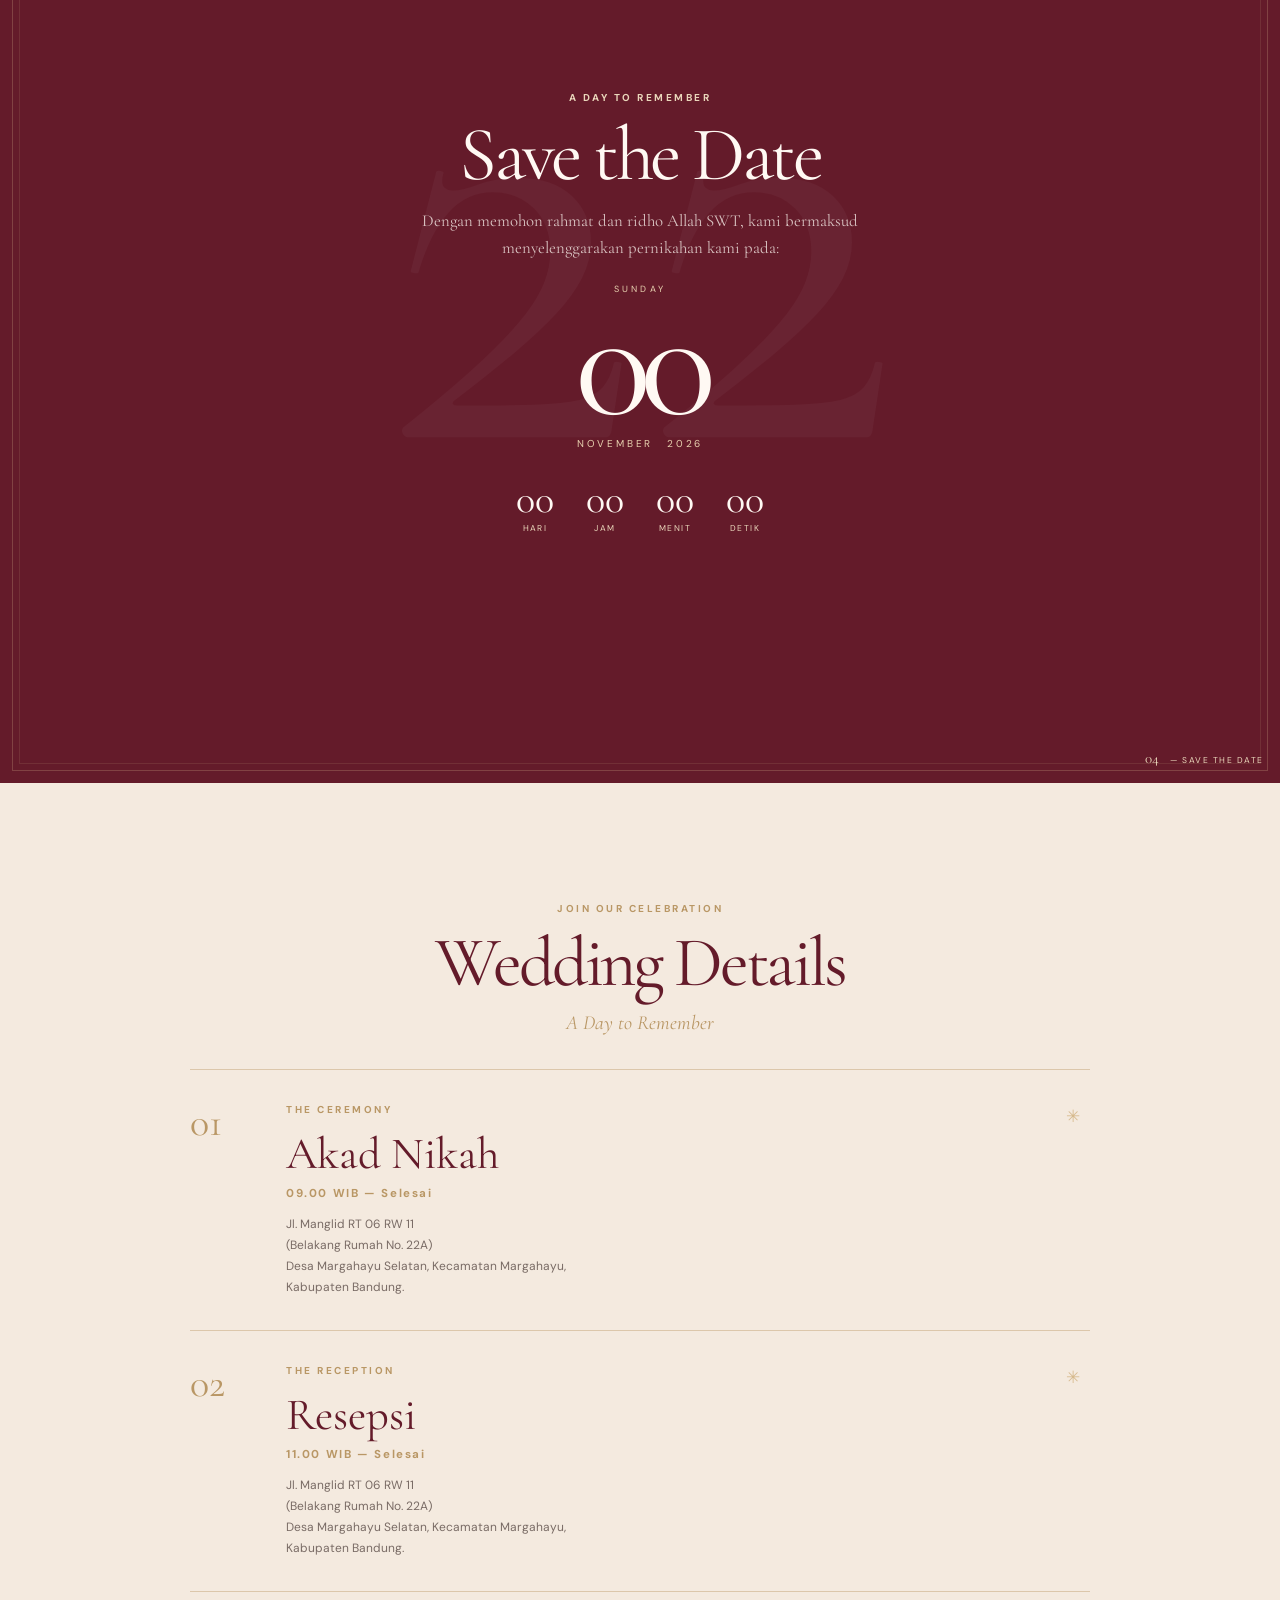
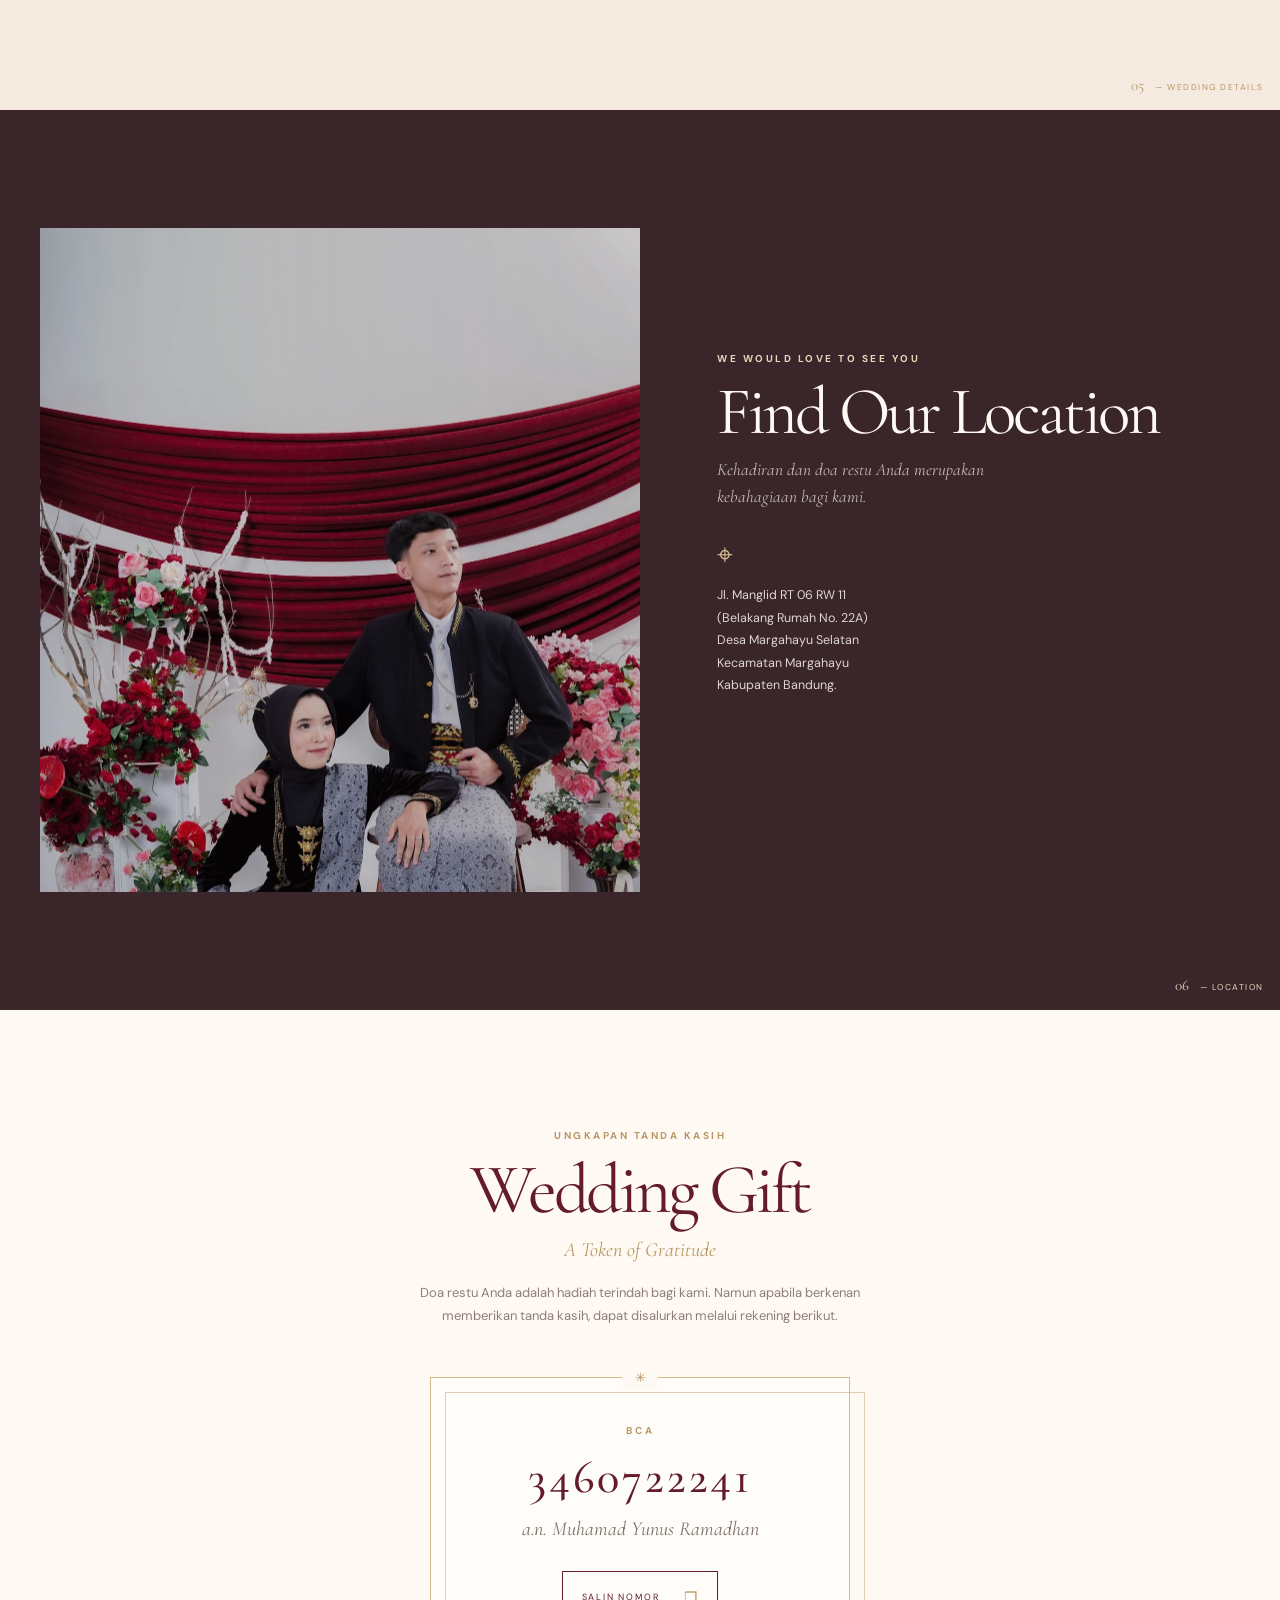
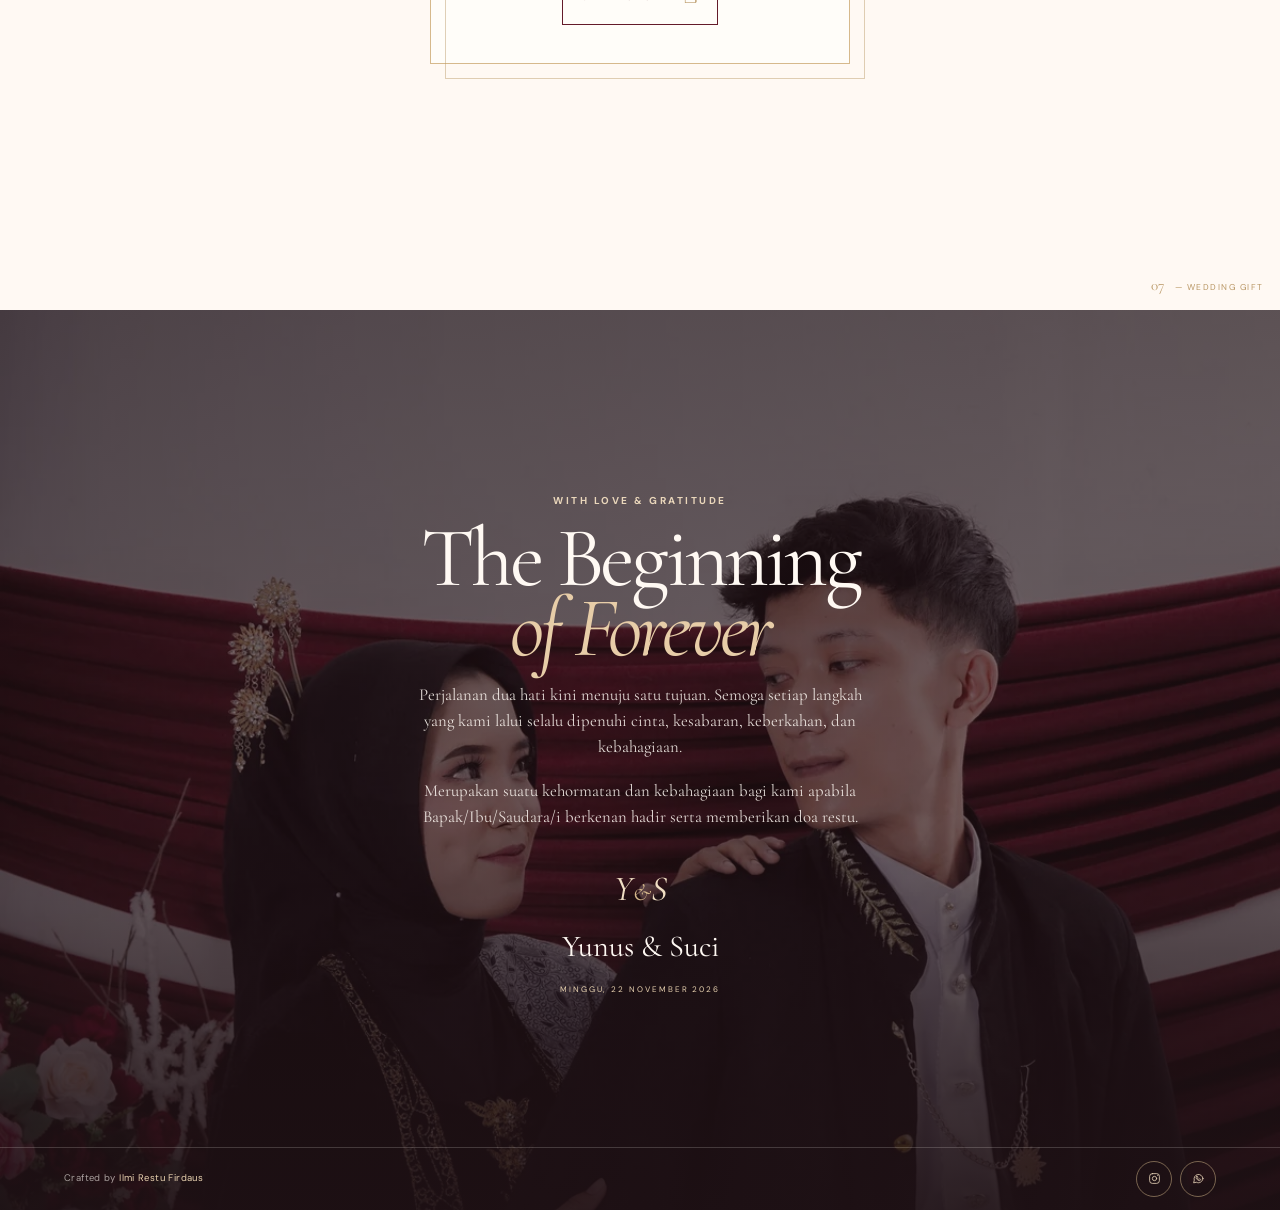
==== commit a9f8d3d5: "Tambah bagian Wedding Gift" ====
--- a/index.html
+++ b/index.html
@@ -197,7 +197,23 @@
       <span class="section-index light-index">06 <i>— LOCATION</i></span>
     </section>
 
-    <!-- 08 / CLOSING -->
+    <!-- 08 / WEDDING GIFT -->
+    <section class="gift-section section-pad" id="gift">
+      <div class="section-inner">
+        <header class="section-heading reveal">
+          <p class="eyebrow">UNGKAPAN TANDA KASIH</p>
+          <h2 class="section-title">Wedding Gift</h2>
+          <p class="section-subtitle">A Token of Gratitude</p>
+          <p class="section-intro">Doa restu Anda adalah hadiah terindah bagi kami. Namun apabila berkenan memberikan tanda kasih, dapat disalurkan melalui rekening berikut.</p>
+        </header>
+        <div class="gift-list" id="giftList">
+          <!-- Gift accounts are generated from js/config.js -->
+        </div>
+      </div>
+      <span class="section-index">07 <i>— WEDDING GIFT</i></span>
+    </section>
+
+    <!-- 09 / CLOSING -->
     <section class="closing-section" id="closing">
       <img src="assets/images/closing.webp" alt="Potret Yunus dan Suci bersama" class="closing-image" loading="lazy">
       <div class="closing-overlay"></div>
--- a/css/style.css
+++ b/css/style.css
@@ -152,6 +152,29 @@
 .maps-button{display:inline-flex;align-items:center;gap:32px;padding:13px 17px;border:1px solid rgba(214,185,140,.7);color:var(--ivory);font-size:8px;letter-spacing:.2em;transition:background .25s}
 .maps-button span{color:var(--gold);font-size:16px}
 .maps-button:hover{background:rgba(214,185,140,.12)}
+
+/* Wedding Gift */
+.gift-section{background:var(--ivory);overflow:hidden}
+.gift-section[hidden]{display:none}
+.gift-section .section-heading{margin-bottom:50px}
+.gift-list{display:flex;flex-wrap:wrap;justify-content:center;gap:34px;max-width:900px;margin:0 auto}
+.gift-card{position:relative;z-index:0;flex:0 1 420px;width:100%;padding:44px 30px 38px;border:1px solid var(--gold);background:var(--white);text-align:center}
+.gift-card:before{position:absolute;z-index:-1;top:14px;left:14px;width:100%;height:100%;border:1px solid rgba(185,151,101,.45);content:""}
+.gift-card:after{position:absolute;top:-11px;left:50%;padding:0 12px;transform:translateX(-50%);background:var(--ivory);color:var(--gold-deep);font-size:13px;content:"✳"}
+.gift-bank{margin:0 0 12px;color:var(--gold-deep);font-size:10px;font-weight:700;letter-spacing:.3em}
+.gift-number{margin:0;color:var(--burgundy);font-family:var(--serif);font-size:clamp(2.1rem,6vw,2.9rem);font-weight:500;line-height:1.1;letter-spacing:.06em;word-break:break-all}
+.gift-holder{margin:12px 0 0;color:#7f706a;font-family:var(--serif);font-size:1.25rem;font-style:italic;line-height:1.4}
+.copy-button{display:inline-flex;align-items:center;justify-content:center;gap:24px;min-height:44px;margin-top:28px;padding:13px 19px;border:1px solid var(--burgundy);background:transparent;color:var(--burgundy);font-size:9px;letter-spacing:.2em;cursor:pointer;transition:background .25s,color .25s}
+.copy-button b{color:var(--gold-deep);font-size:15px;font-weight:400;transition:color .25s}
+.copy-button:hover,.copy-button.copied{background:var(--burgundy);color:var(--ivory)}
+.copy-button:hover b,.copy-button.copied b{color:#e9cda4}
+.copy-button:focus-visible{outline:2px solid var(--gold-deep);outline-offset:3px}
+@media(max-width:760px){
+  main>section.gift-section{display:flex;flex-direction:column;justify-content:center}
+  .gift-card{width:calc(100% - 12px);padding:40px 20px 32px}
+  .gift-card:before{top:11px;left:11px}
+  .copy-button{font-size:10px}
+}
 
 /* Closing */
 .closing-section{position:relative;display:flex;min-height:900px;flex-direction:column;justify-content:center;align-items:center;overflow:hidden;background:#332126;color:var(--ivory);text-align:center}
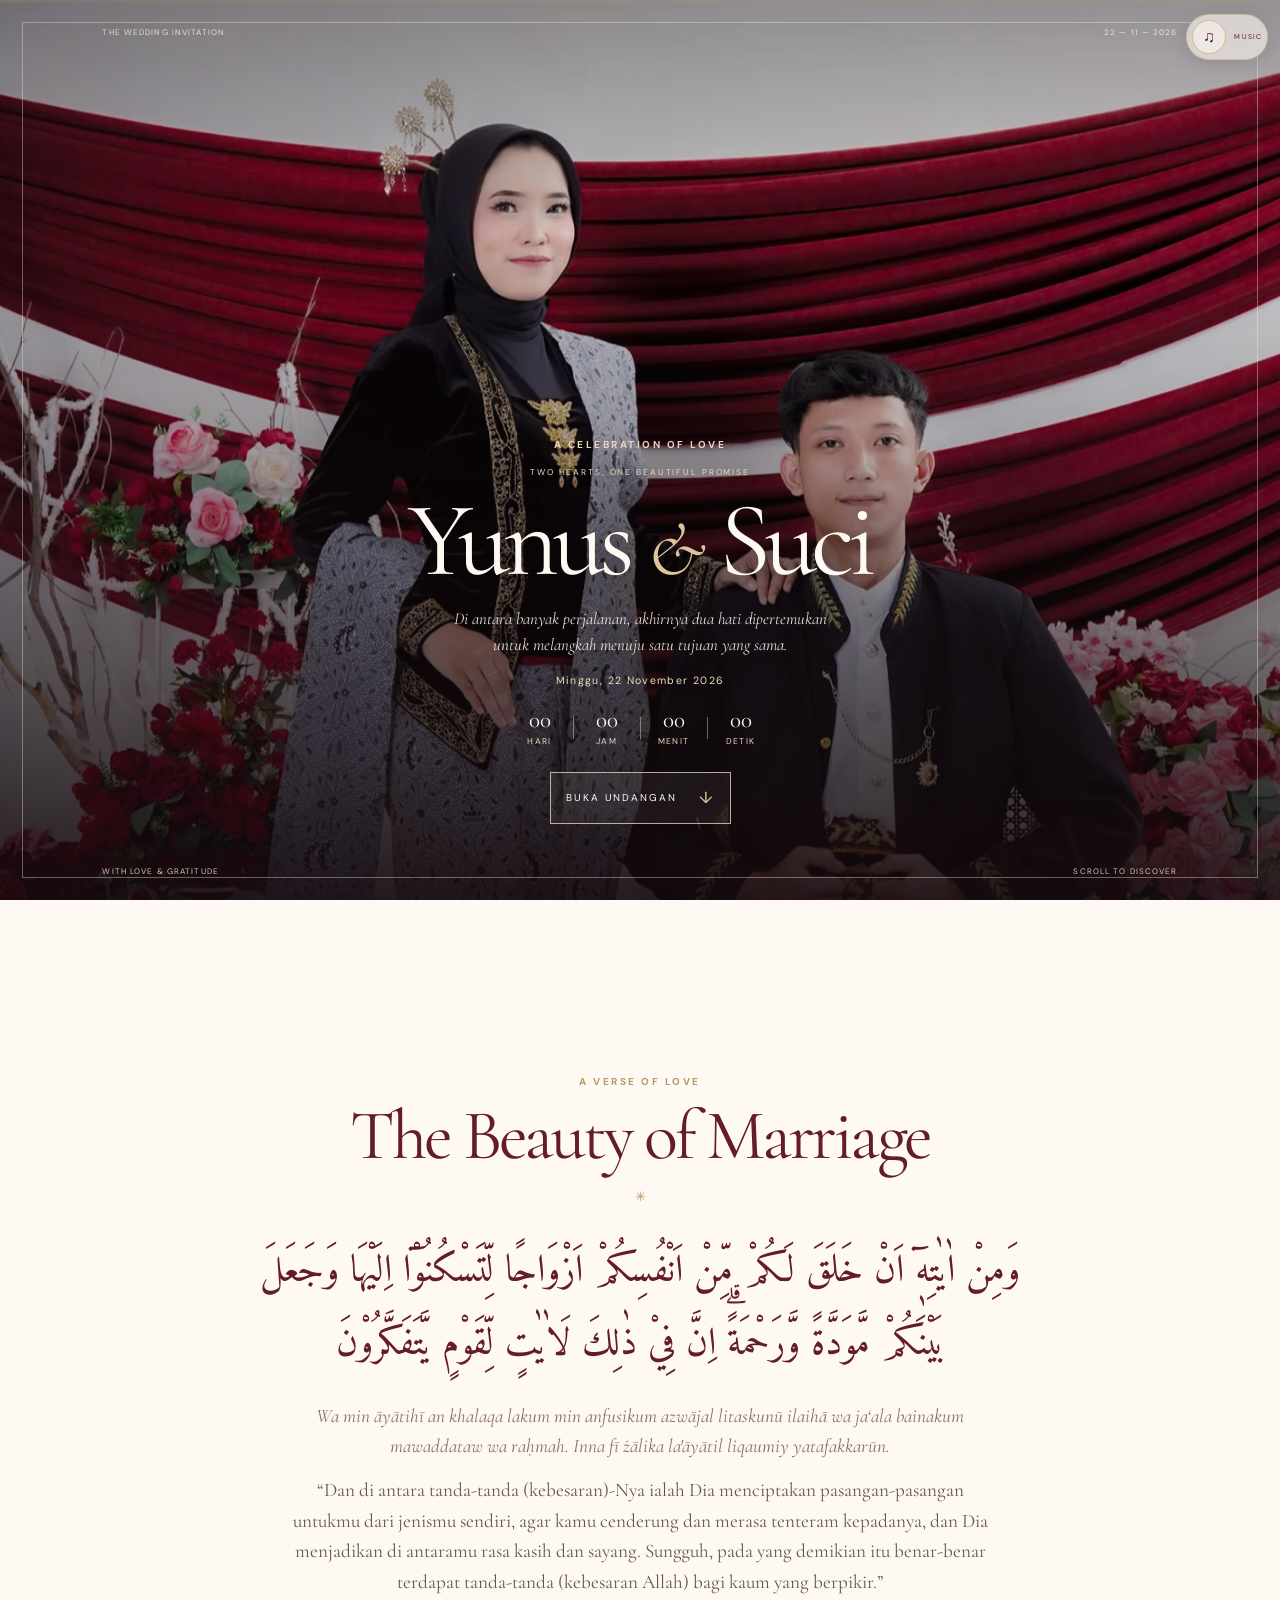
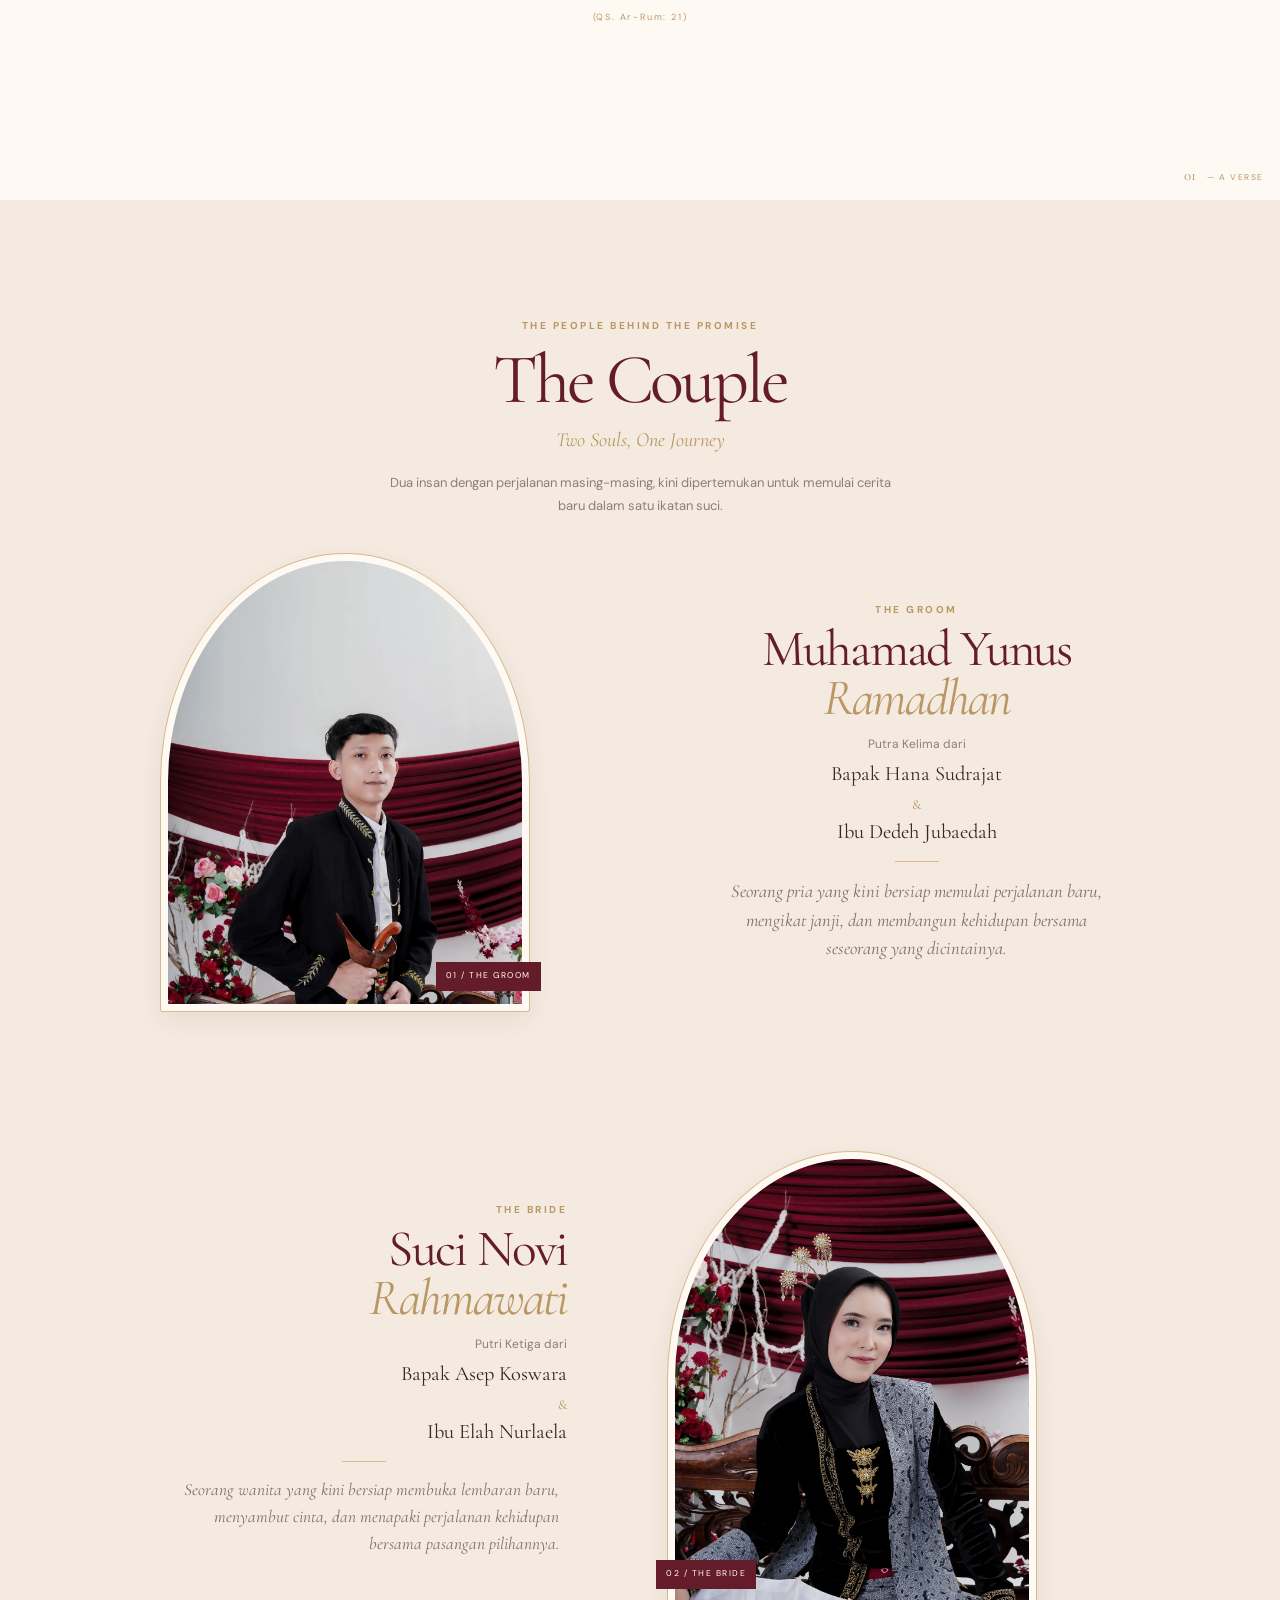
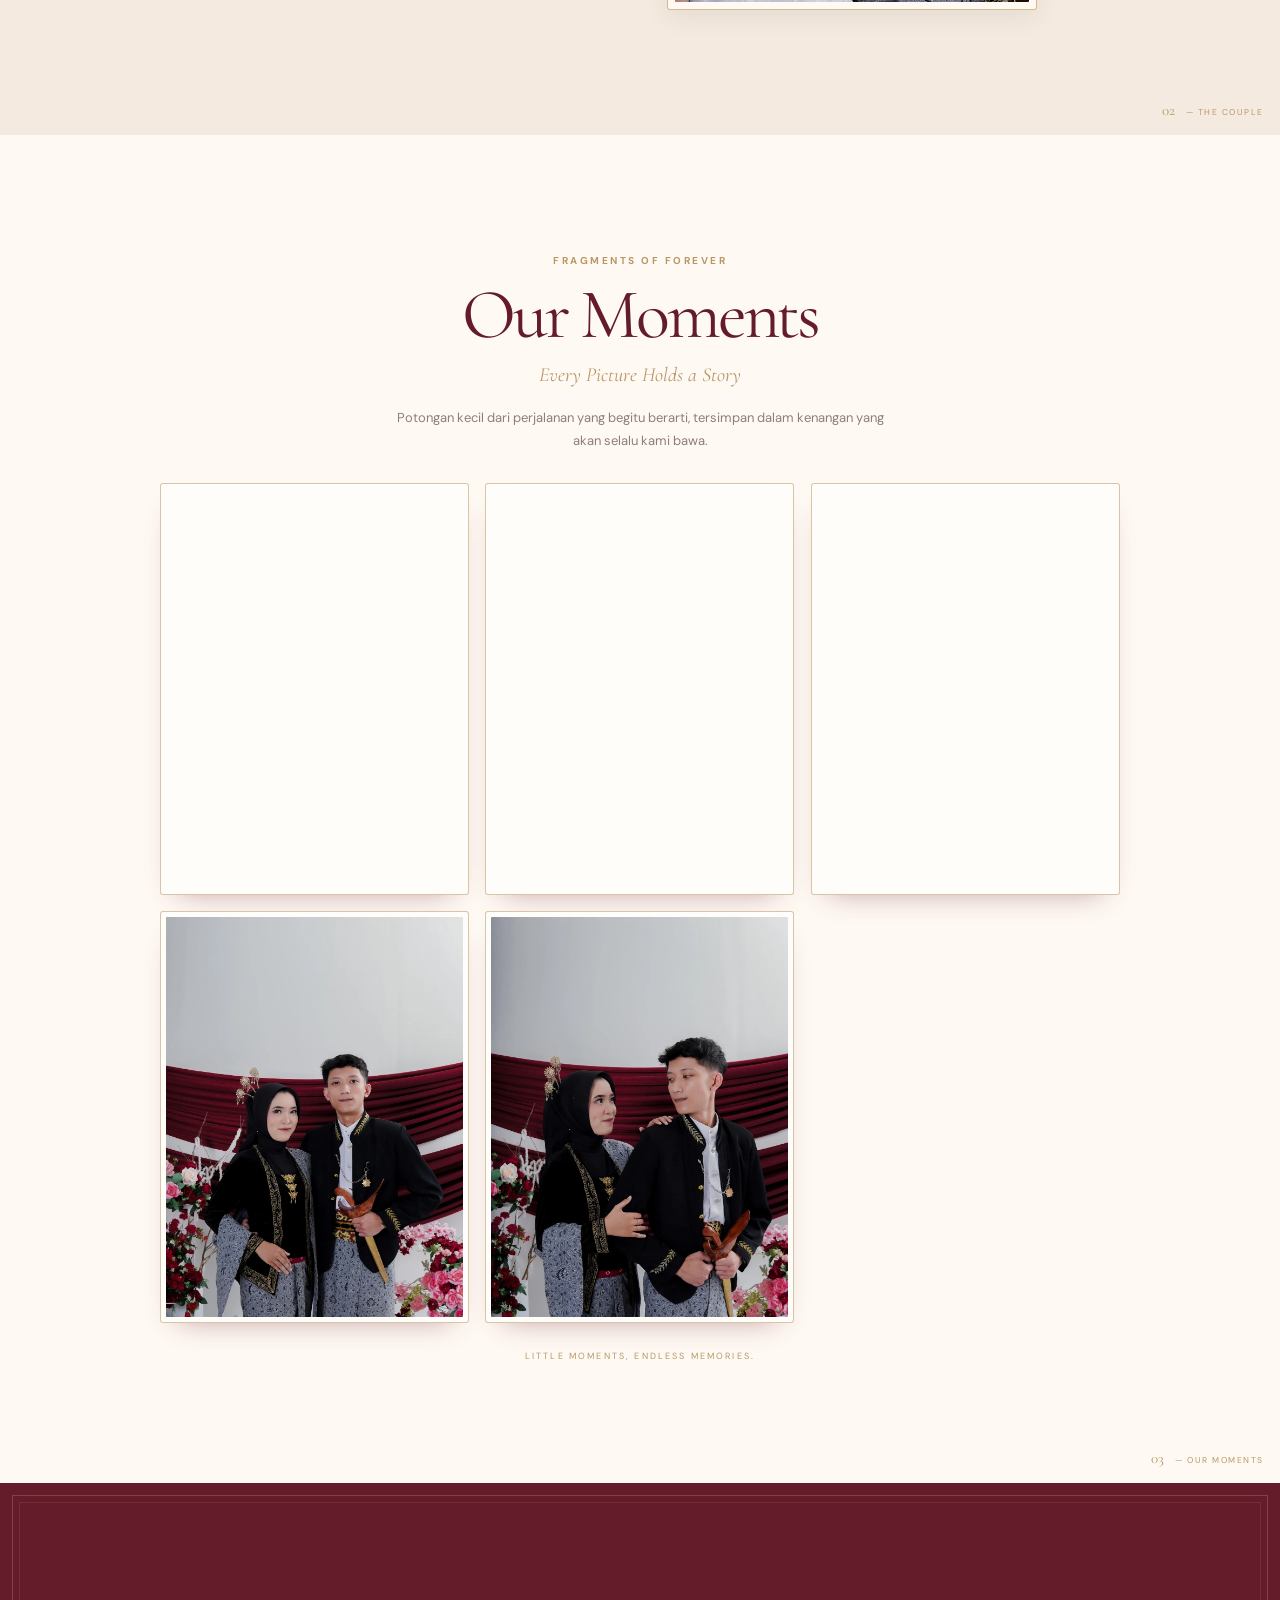
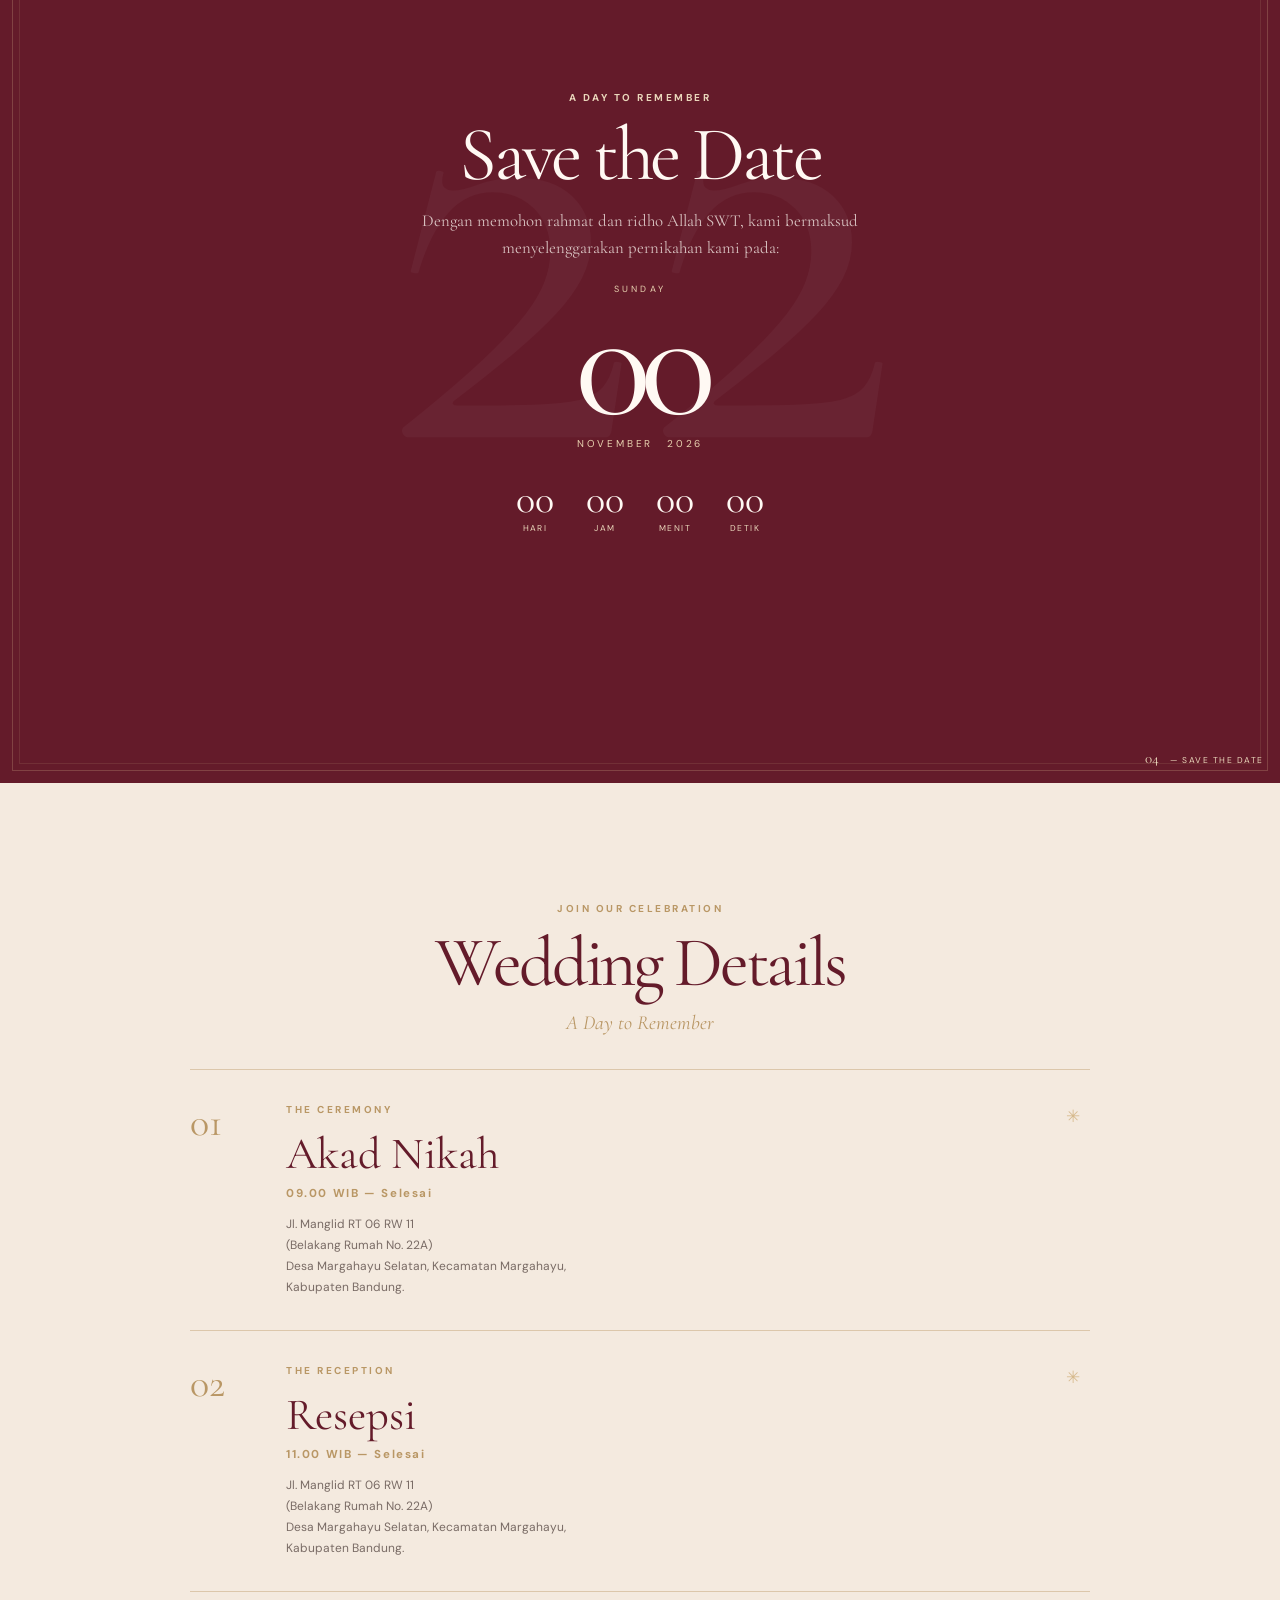
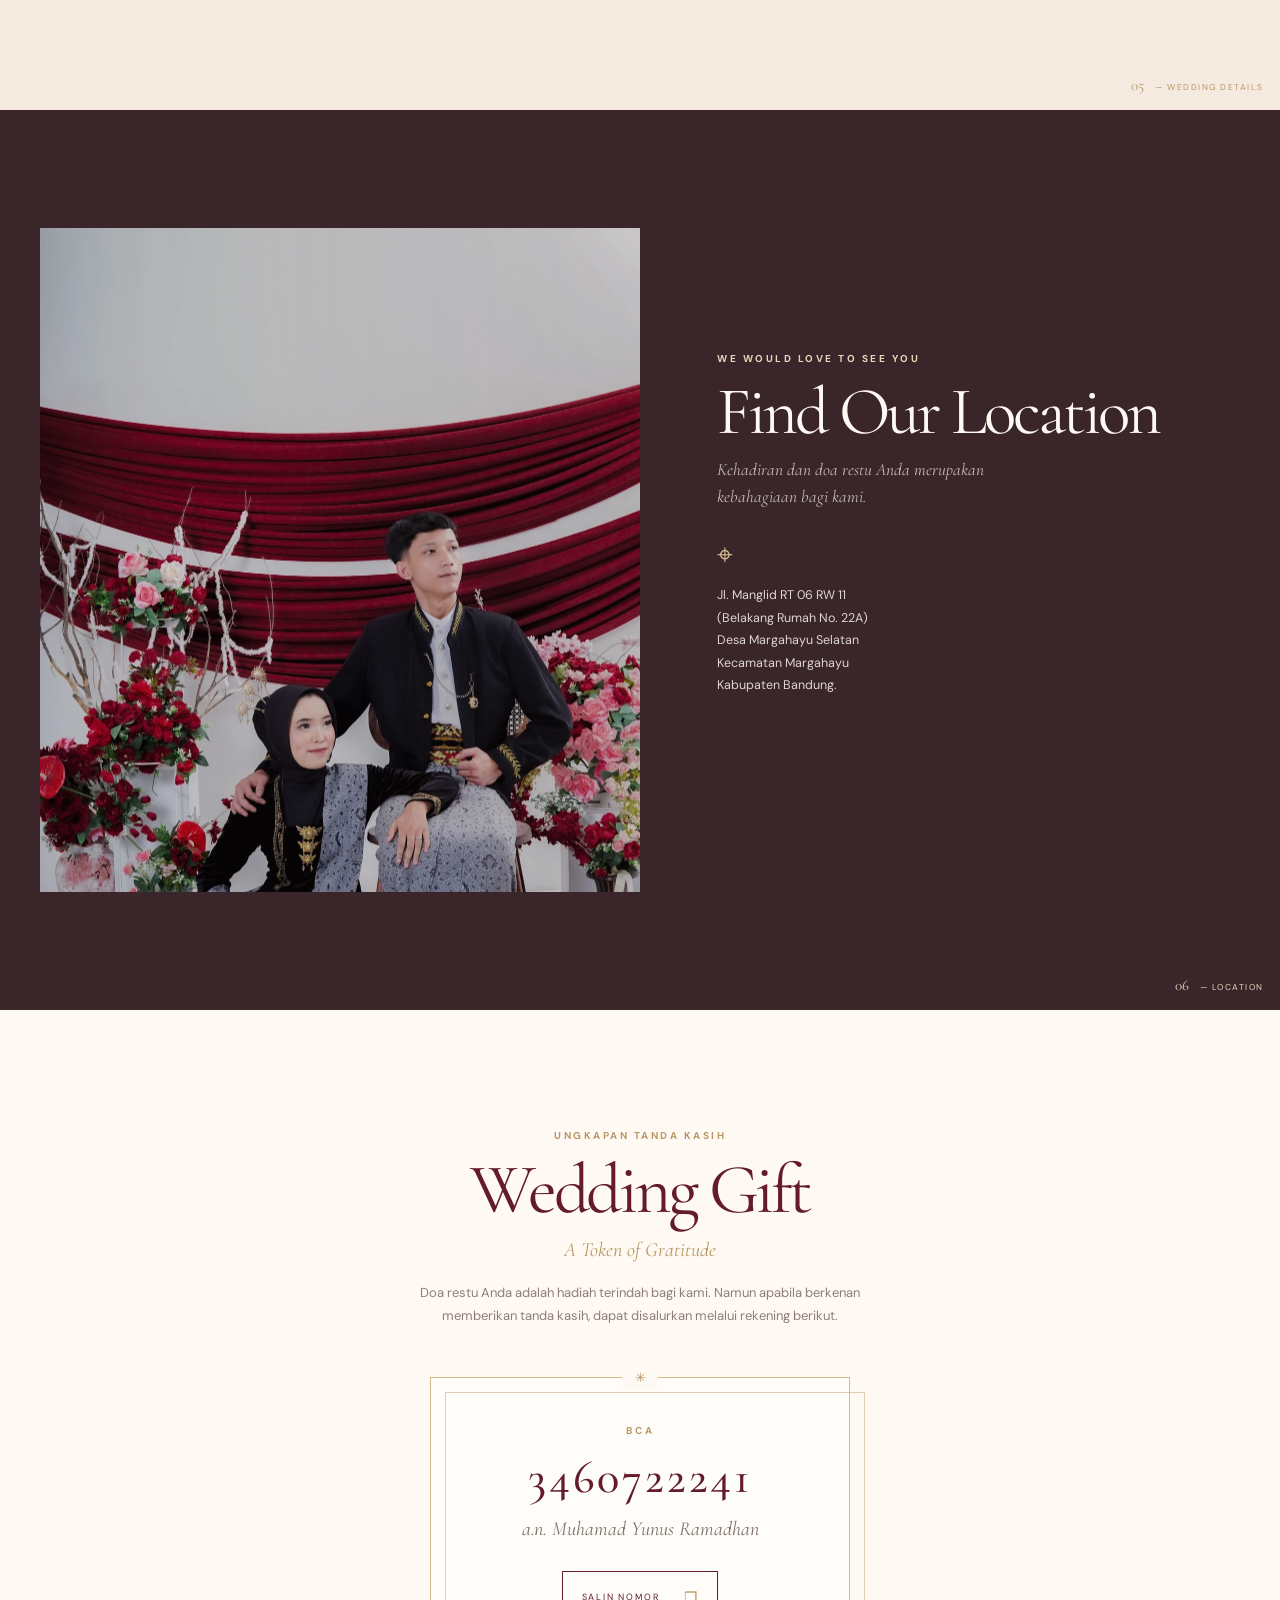
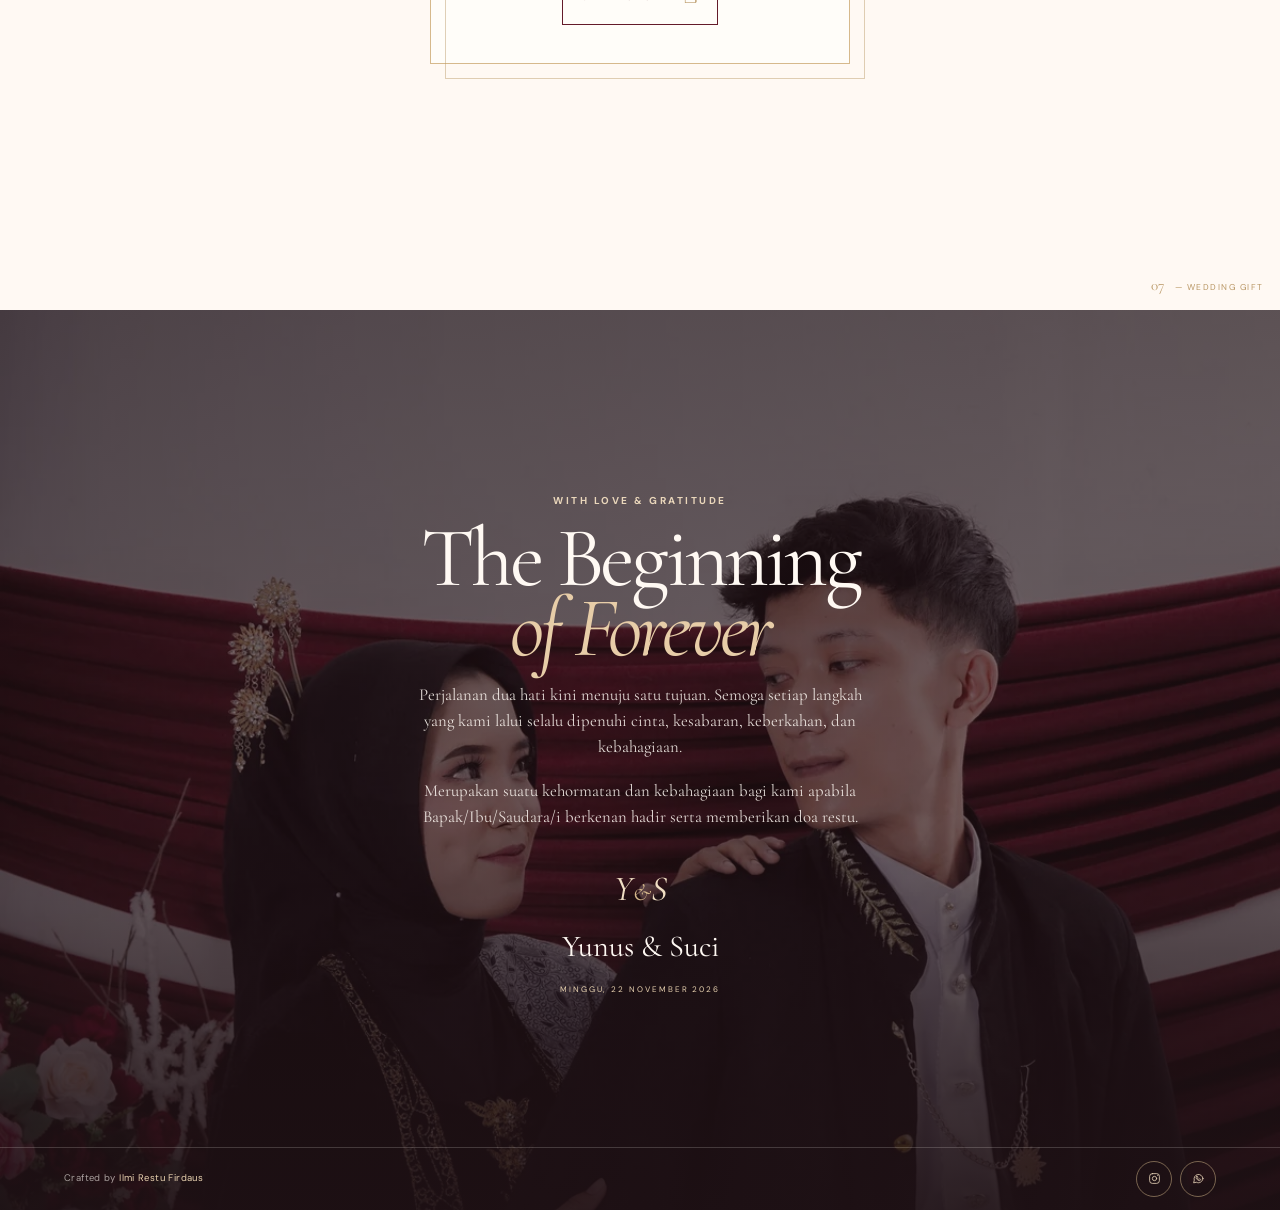
==== commit 2c9211ca: "Tambah nama tamu otomatis dan generator link" ====
--- a/index.html
+++ b/index.html
@@ -48,6 +48,11 @@
           <div><strong id="minutes">--</strong><span>MENIT</span></div><i></i>
           <div><strong id="seconds">--</strong><span>DETIK</span></div>
         </div>
+        <div class="cover-guest reveal" id="coverGuest" hidden>
+          <p>Kepada Yth.</p>
+          <strong id="guestName"></strong>
+          <small>di Tempat</small>
+        </div>
         <button class="open-invitation reveal" id="openInvitation" type="button"><span>BUKA UNDANGAN</span><b aria-hidden="true">↓</b></button>
       </div>
       <div class="cover-bottomline"><span>WITH LOVE & GRATITUDE</span><span>SCROLL TO DISCOVER</span></div>
--- a/css/style.css
+++ b/css/style.css
@@ -870,3 +870,10 @@
 /* --- v4.2: snap bawaan browser dimatikan; perpindahan halaman diatur JS (lebih lambat) --- */
 html{scroll-snap-type:none}
 main>section[id],.couple-divider{scroll-snap-align:none}
+
+
+/* --- Nama tamu di sampul (dari ?to=) --- */
+.cover-guest{margin:0 auto 22px;padding:12px 22px;max-width:92%;border-top:1px solid rgba(234,215,187,.45);border-bottom:1px solid rgba(234,215,187,.45);text-align:center;color:#f1ddbf}
+.cover-guest[hidden]{display:none}
+.cover-guest p,.cover-guest small{display:block;margin:0;font-size:10px;letter-spacing:.2em;text-transform:uppercase}
+.cover-guest strong{display:block;margin:4px 0;color:#fff9f3;font-family:var(--serif);font-size:clamp(1.4rem,5vw,2rem);font-style:italic;font-weight:500;line-height:1.2;overflow-wrap:anywhere}
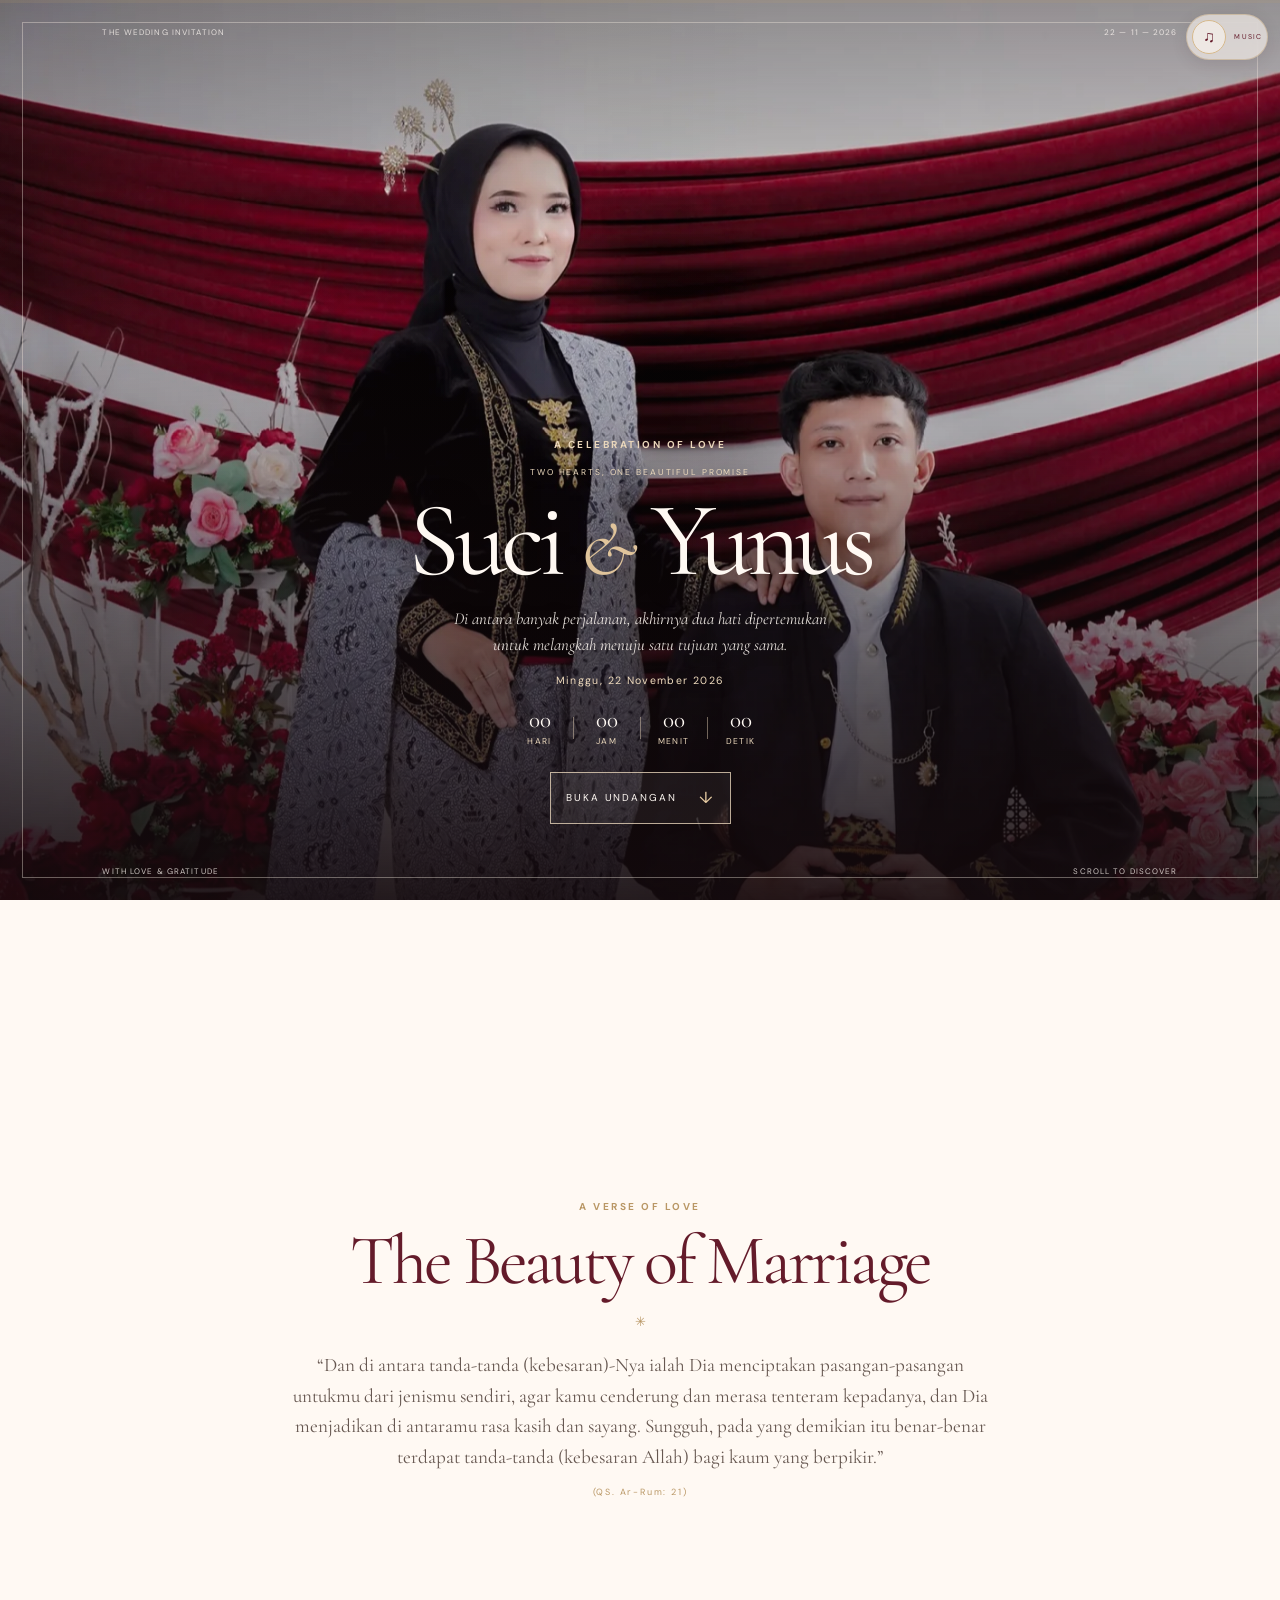
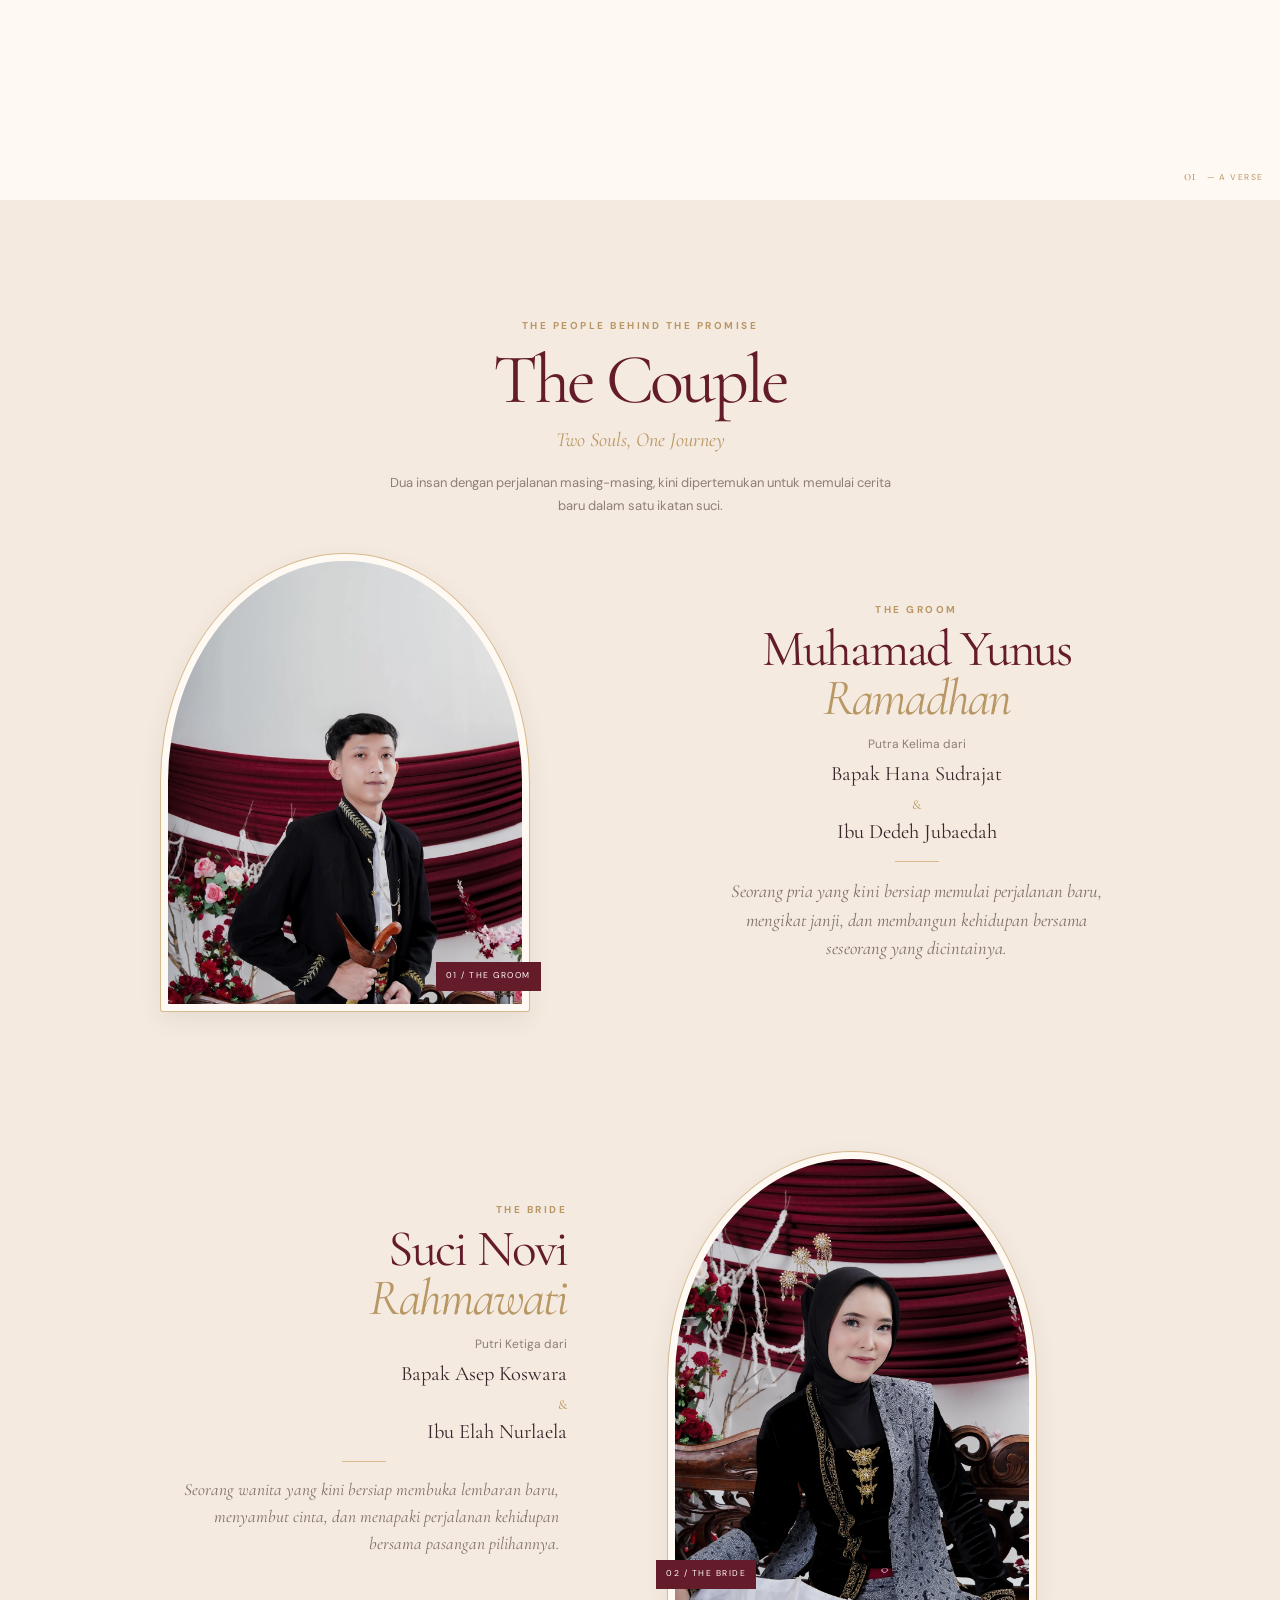
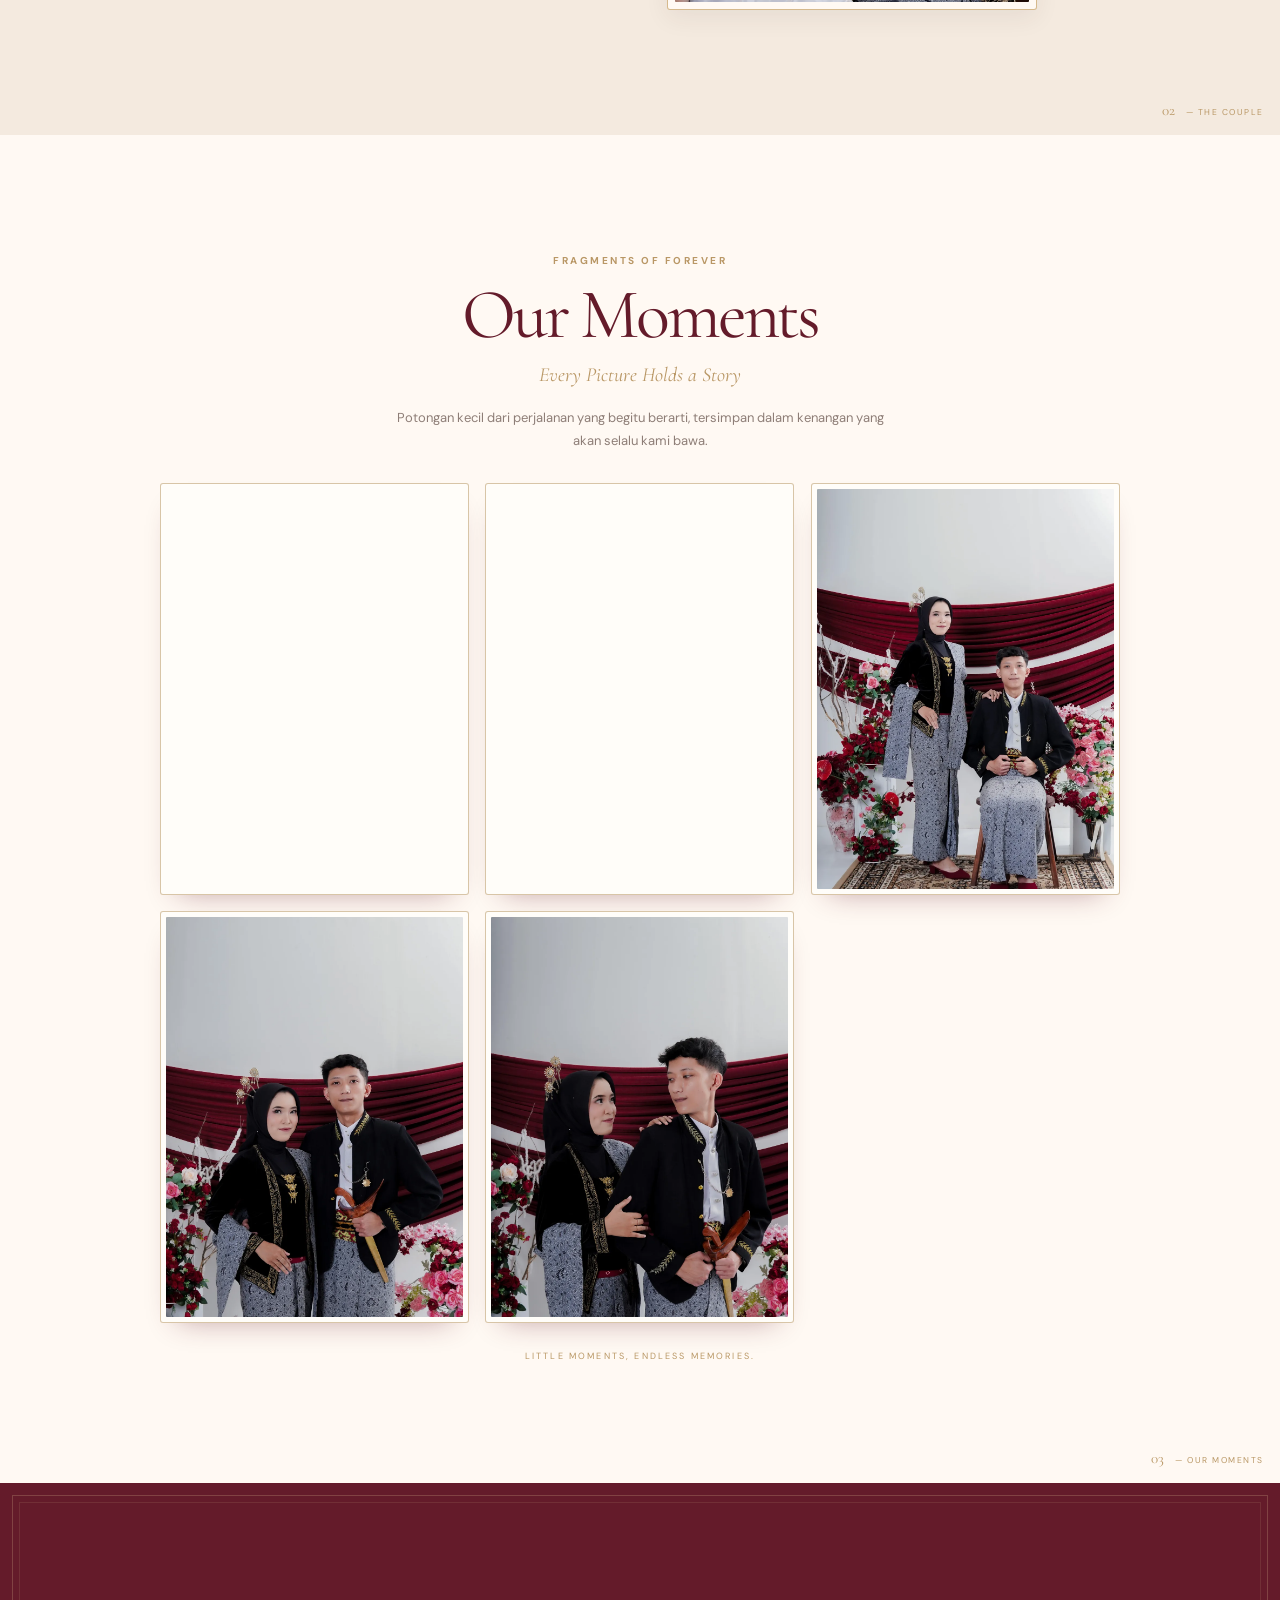
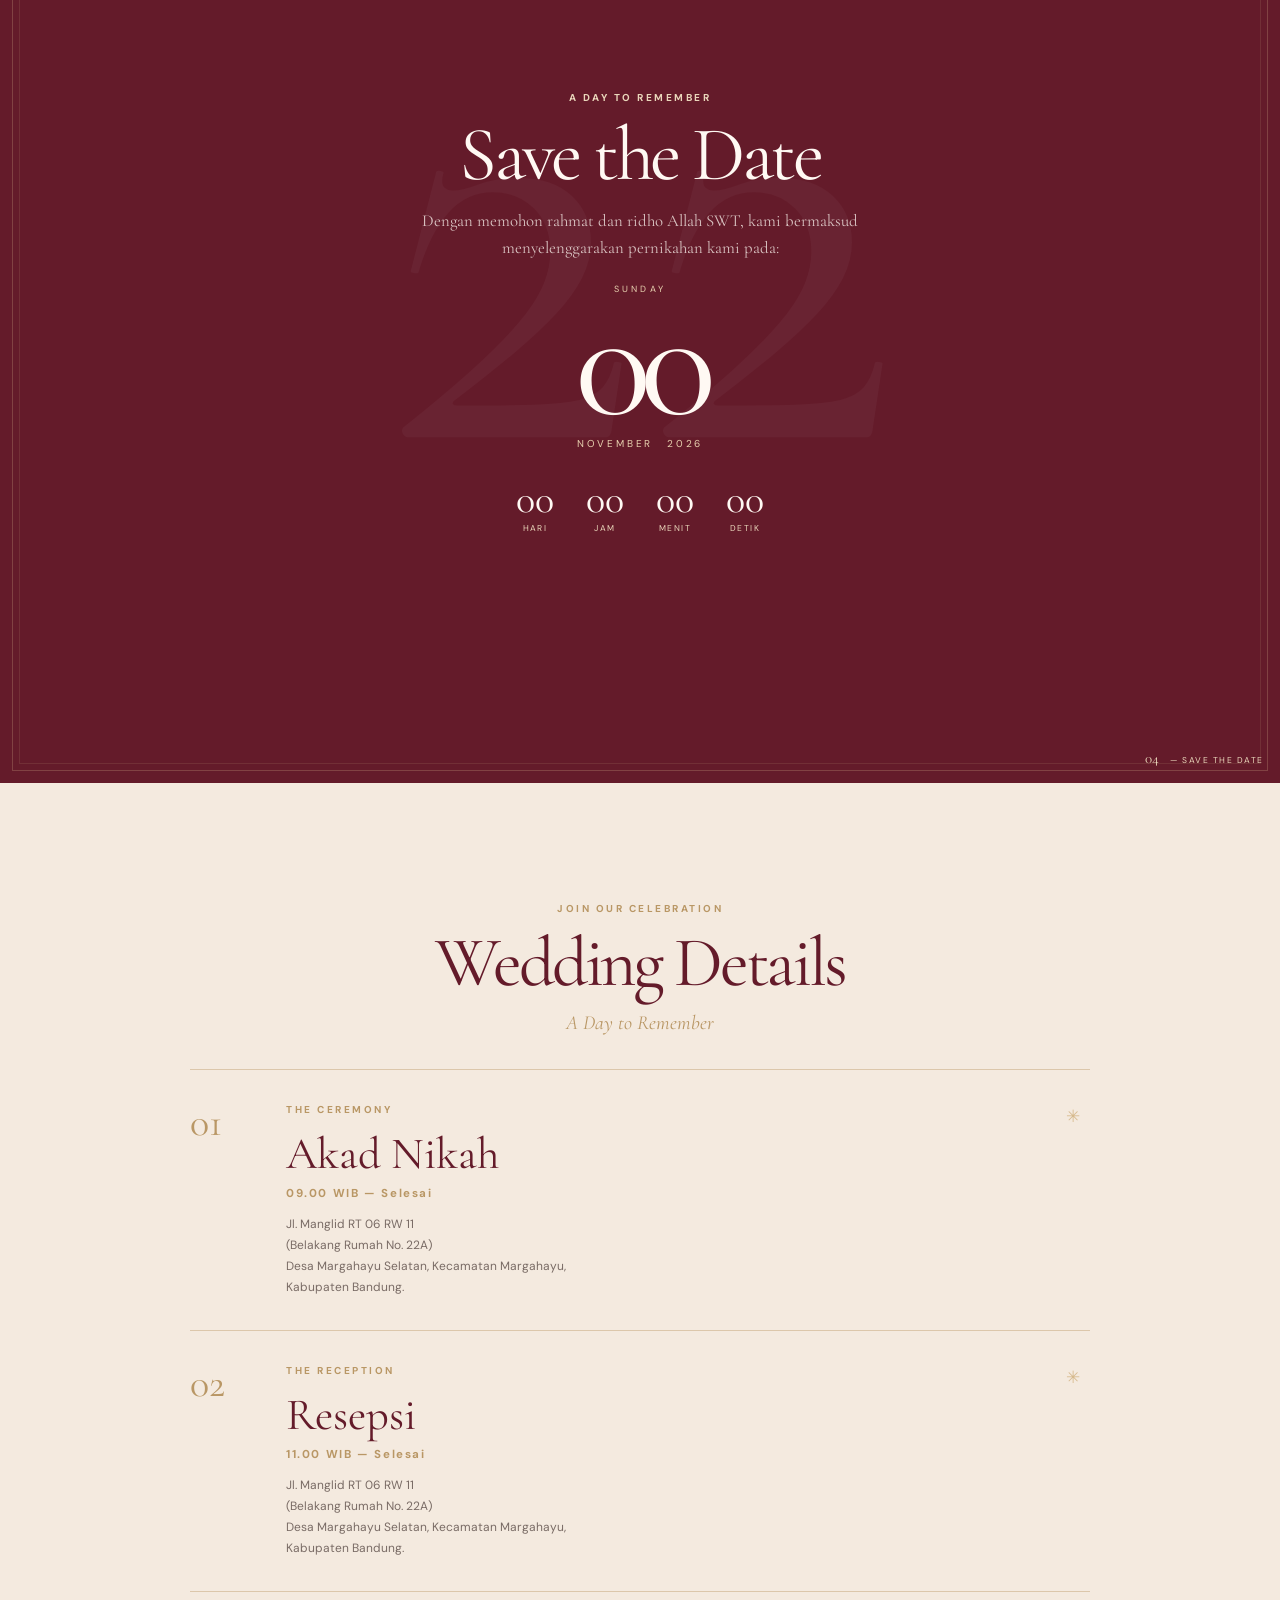
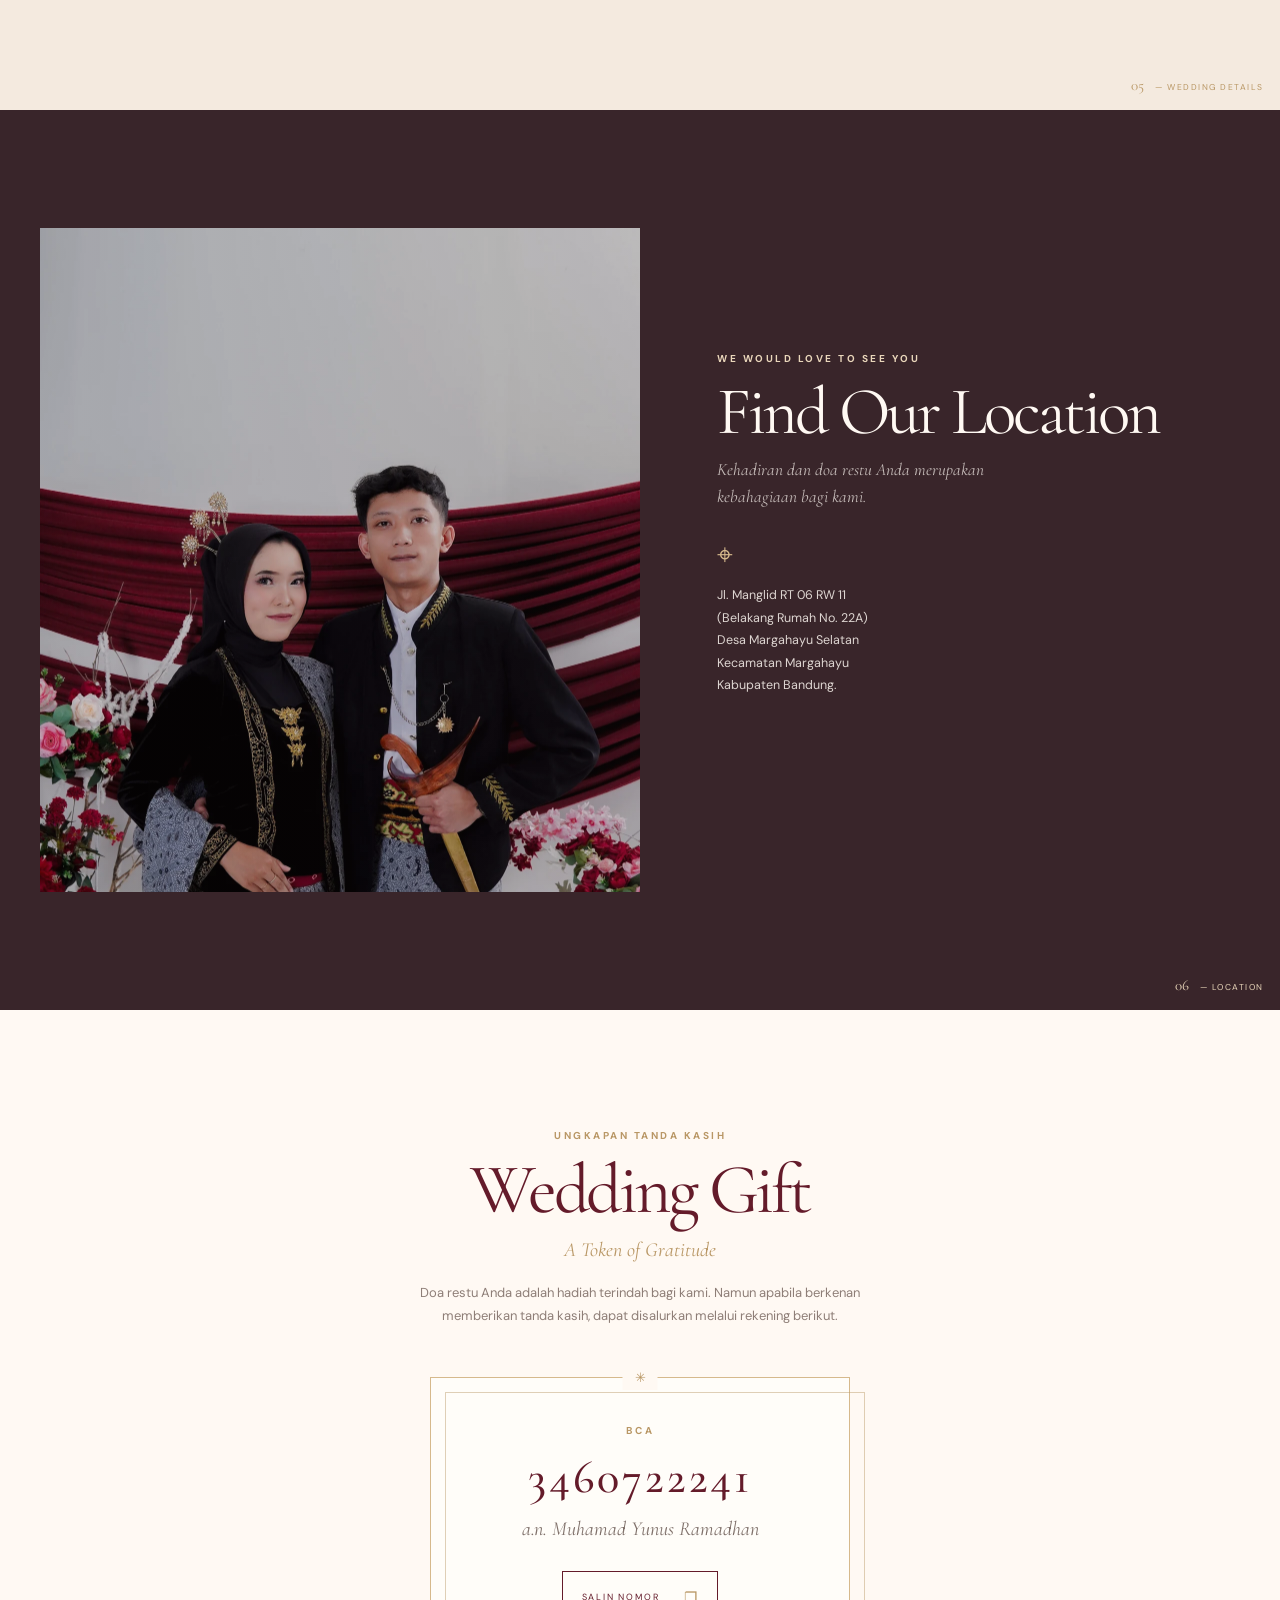
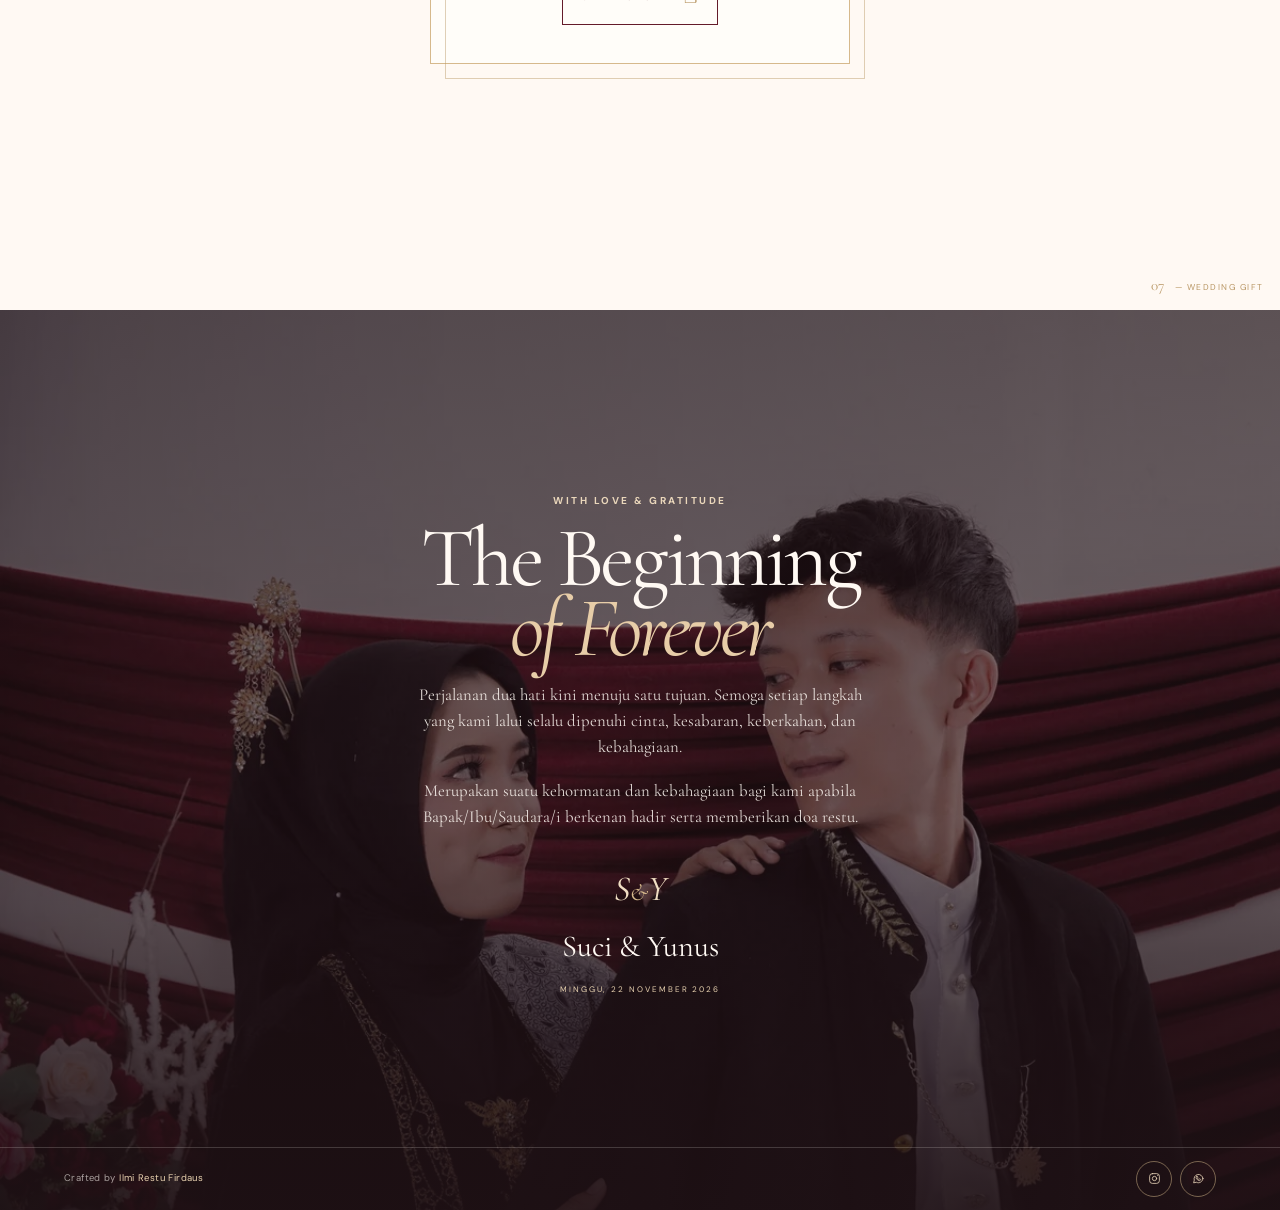
==== commit c1f8f131: "Ubah urutan nama jadi Suci & Yunus dan hapus ayat Arab" ====
--- a/index.html
+++ b/index.html
@@ -6,13 +6,13 @@
   <meta name="theme-color" content="#39252a">
   <meta name="mobile-web-app-capable" content="yes">
   <meta name="format-detection" content="telephone=no">
-  <meta name="description" content="Dengan penuh rasa syukur, Muhamad Yunus Ramadhan & Suci Novi Rahmawati mengundang Anda untuk hadir pada hari pernikahan, Minggu 22 November 2026.">
+  <meta name="description" content="Dengan penuh rasa syukur, Suci Novi Rahmawati & Muhamad Yunus Ramadhan mengundang Anda untuk hadir pada hari pernikahan, Minggu 22 November 2026.">
   <meta property="og:type" content="website">
-  <meta property="og:title" content="Yunus & Suci — The Beginning of Forever">
+  <meta property="og:title" content="Suci & Yunus — The Beginning of Forever">
   <meta property="og:description" content="Two Hearts, One Beautiful Promise. Minggu, 22 November 2026.">
   <meta property="og:image" content="assets/images/cover-3.webp">
   <meta name="author" content="Ilmi Restu Firdaus">
-  <title>Yunus & Suci — The Beginning of Forever</title>
+  <title>Suci & Yunus — The Beginning of Forever</title>
   <link rel="icon" href="assets/icons/favicon.svg" type="image/svg+xml">
   <link rel="preconnect" href="https://fonts.googleapis.com">
   <link rel="preconnect" href="https://fonts.gstatic.com" crossorigin>
@@ -31,15 +31,15 @@
   <main>
     <!-- 01 / COVER -->
     <section class="cover-section" id="home" aria-label="Sampul undangan">
-      <img class="cover-image" src="assets/images/cover-3.webp" alt="Yunus dan Suci berfoto bersama dalam busana adat dengan latar kain merah marun dan bunga" fetchpriority="high">
+      <img class="cover-image" src="assets/images/cover-3.webp" alt="Suci dan Yunus berfoto bersama dalam busana adat dengan latar kain merah marun dan bunga" fetchpriority="high">
       <div class="cover-overlay"></div>
       <div class="cover-frame" aria-hidden="true"></div>
       <div class="cover-topline"><span>THE WEDDING INVITATION</span><span>22 — 11 — 2026</span></div>
       <div class="cover-content">
         <p class="eyebrow light reveal">A CELEBRATION OF LOVE</p>
-        <div class="cover-monogram reveal" aria-label="Monogram Yunus dan Suci">Y<span>&</span>S</div>
+        <div class="cover-monogram reveal" aria-label="Monogram Suci dan Yunus">S<span>&</span>Y</div>
         <p class="cover-kicker reveal">TWO HEARTS, ONE BEAUTIFUL PROMISE</p>
-        <h1 class="cover-names reveal">Yunus <i>&</i> Suci</h1>
+        <h1 class="cover-names reveal">Suci <i>&</i> Yunus</h1>
         <p class="cover-quote reveal">Di antara banyak perjalanan, akhirnya dua hati dipertemukan<br class="desktop-only"> untuk melangkah menuju satu tujuan yang sama.</p>
         <p class="cover-date reveal" id="coverDate">Minggu, 22 November 2026</p>
         <div class="cover-countdown reveal" aria-label="Hitung mundur menuju pernikahan">
@@ -64,8 +64,6 @@
         <p class="eyebrow reveal">A VERSE OF LOVE</p>
         <h2 class="section-title reveal">The Beauty of Marriage</h2>
         <div class="gold-rule reveal"><span></span>✳<span></span></div>
-        <p class="arabic-verse reveal" lang="ar" dir="rtl">وَمِنْ اٰيٰتِهٖٓ اَنْ خَلَقَ لَكُمْ مِّنْ اَنْفُسِكُمْ اَزْوَاجًا لِّتَسْكُنُوْٓا اِلَيْهَا وَجَعَلَ بَيْنَكُمْ مَّوَدَّةً وَّرَحْمَةًۗ اِنَّ فِيْ ذٰلِكَ لَاٰيٰتٍ لِّقَوْمٍ يَّتَفَكَّرُوْنَ</p>
-        <p class="transliteration reveal">Wa min āyātihī an khalaqa lakum min anfusikum azwājal litaskunū ilaihā wa ja‘ala bainakum mawaddataw wa raḥmah. Inna fī żālika la'āyātil liqaumiy yatafakkarūn.</p>
         <blockquote class="verse-translation reveal">“Dan di antara tanda-tanda (kebesaran)-Nya ialah Dia menciptakan pasangan-pasangan untukmu dari jenismu sendiri, agar kamu cenderung dan merasa tenteram kepadanya, dan Dia menjadikan di antaramu rasa kasih dan sayang. Sungguh, pada yang demikian itu benar-benar terdapat tanda-tanda (kebesaran Allah) bagi kaum yang berpikir.”</blockquote>
         <p class="verse-source reveal">(QS. Ar-Rum: 21)</p>
       </div>
@@ -123,7 +121,7 @@
           <p class="section-subtitle">Every Picture Holds a Story</p>
           <p class="section-intro">Potongan kecil dari perjalanan yang begitu berarti, tersimpan dalam kenangan yang akan selalu kami bawa.</p>
         </header>
-        <div class="gallery-grid" id="photoGallery" aria-label="Galeri foto Yunus dan Suci">
+        <div class="gallery-grid" id="photoGallery" aria-label="Galeri foto Suci dan Yunus">
           <!-- Gallery items are generated from js/config.js -->
         </div>
         <p class="gallery-note reveal">LITTLE MOMENTS, ENDLESS MEMORIES.</p>
@@ -190,7 +188,7 @@
 
     <!-- 07 / LOCATION -->
     <section class="location-section section-pad" id="location">
-      <div class="location-photo" role="img" aria-label="Potret Yunus dan Suci"></div>
+      <div class="location-photo" role="img" aria-label="Potret Suci dan Yunus"></div>
       <div class="location-panel">
         <p class="eyebrow light reveal">WE WOULD LOVE TO SEE YOU</p>
         <h2 class="section-title light reveal">Find Our Location</h2>
@@ -220,15 +218,15 @@
 
     <!-- 09 / CLOSING -->
     <section class="closing-section" id="closing">
-      <img src="assets/images/closing.webp" alt="Potret Yunus dan Suci bersama" class="closing-image" loading="lazy">
+      <img src="assets/images/closing.webp" alt="Potret Suci dan Yunus bersama" class="closing-image" loading="lazy">
       <div class="closing-overlay"></div>
       <div class="closing-content">
         <p class="eyebrow light reveal">WITH LOVE & GRATITUDE</p>
         <h2 class="section-title light reveal">The Beginning<br><em>of Forever</em></h2>
         <p class="closing-text reveal">Perjalanan dua hati kini menuju satu tujuan. Semoga setiap langkah yang kami lalui selalu dipenuhi cinta, kesabaran, keberkahan, dan kebahagiaan.</p>
         <p class="closing-text reveal">Merupakan suatu kehormatan dan kebahagiaan bagi kami apabila Bapak/Ibu/Saudara/i berkenan hadir serta memberikan doa restu.</p>
-        <div class="closing-monogram reveal">Y<span>&</span>S</div>
-        <p class="closing-names reveal">Yunus & Suci</p>
+        <div class="closing-monogram reveal">S<span>&</span>Y</div>
+        <p class="closing-names reveal">Suci & Yunus</p>
         <p class="closing-date reveal">MINGGU, 22 NOVEMBER 2026</p>
       </div>
       <footer class="site-footer">
@@ -241,7 +239,7 @@
             <svg viewBox="0 0 24 24" aria-hidden="true"><path d="M20.2 11.8a8.2 8.2 0 0 1-12.1 7.1L3 20l1.2-4.9a8.2 8.2 0 1 1 16-3.3Z"></path><path d="M8.5 8.1c.2-.4.4-.4.7-.4h.4c.2 0 .3.1.4.4l.7 1.6c.1.2.1.4-.1.6l-.5.6c-.2.2-.2.4 0 .6.5.9 1.2 1.6 2.1 2.1.2.1.4.1.6-.1l.7-.8c.2-.2.4-.2.6-.1l1.5.7c.3.1.4.3.4.5 0 .3-.2 1.1-.7 1.5-.5.5-1.2.7-2 .6-1-.1-2.2-.7-3.5-1.8-1.1-.9-2-2.2-2.2-3.2-.2-.9.1-1.7.6-2.2Z"></path></svg>
           </a>
         </div>
-        <span class="footer-end">Y & S · 2026</span>
+        <span class="footer-end">S & Y · 2026</span>
       </footer>
     </section>
   </main>
--- a/css/style.css
+++ b/css/style.css
@@ -143,7 +143,7 @@
 
 /* Location */
 .location-section{position:relative;display:grid;min-height:740px;grid-template-columns:1fr 1fr;background:var(--brown);overflow:hidden}
-.location-photo{min-height:740px;background:linear-gradient(90deg,rgba(38,20,25,.1),rgba(38,20,25,.2)),url("../assets/images/cover.webp") center 37%/cover no-repeat}
+.location-photo{min-height:740px;background:linear-gradient(90deg,rgba(38,20,25,.1),rgba(38,20,25,.2)),url("../assets/images/moment-6.webp") center 37%/cover no-repeat}
 .location-panel{display:flex;flex-direction:column;justify-content:center;align-items:flex-start;padding:100px clamp(40px,8vw,120px);background:var(--brown);color:var(--ivory)}
 .location-panel .section-title{font-size:clamp(3rem,5.5vw,5rem)}
 .location-intro{max-width:350px;margin:23px 0;color:rgba(255,249,243,.7);font-family:var(--serif);font-size:1.25rem;font-style:italic;line-height:1.55}
